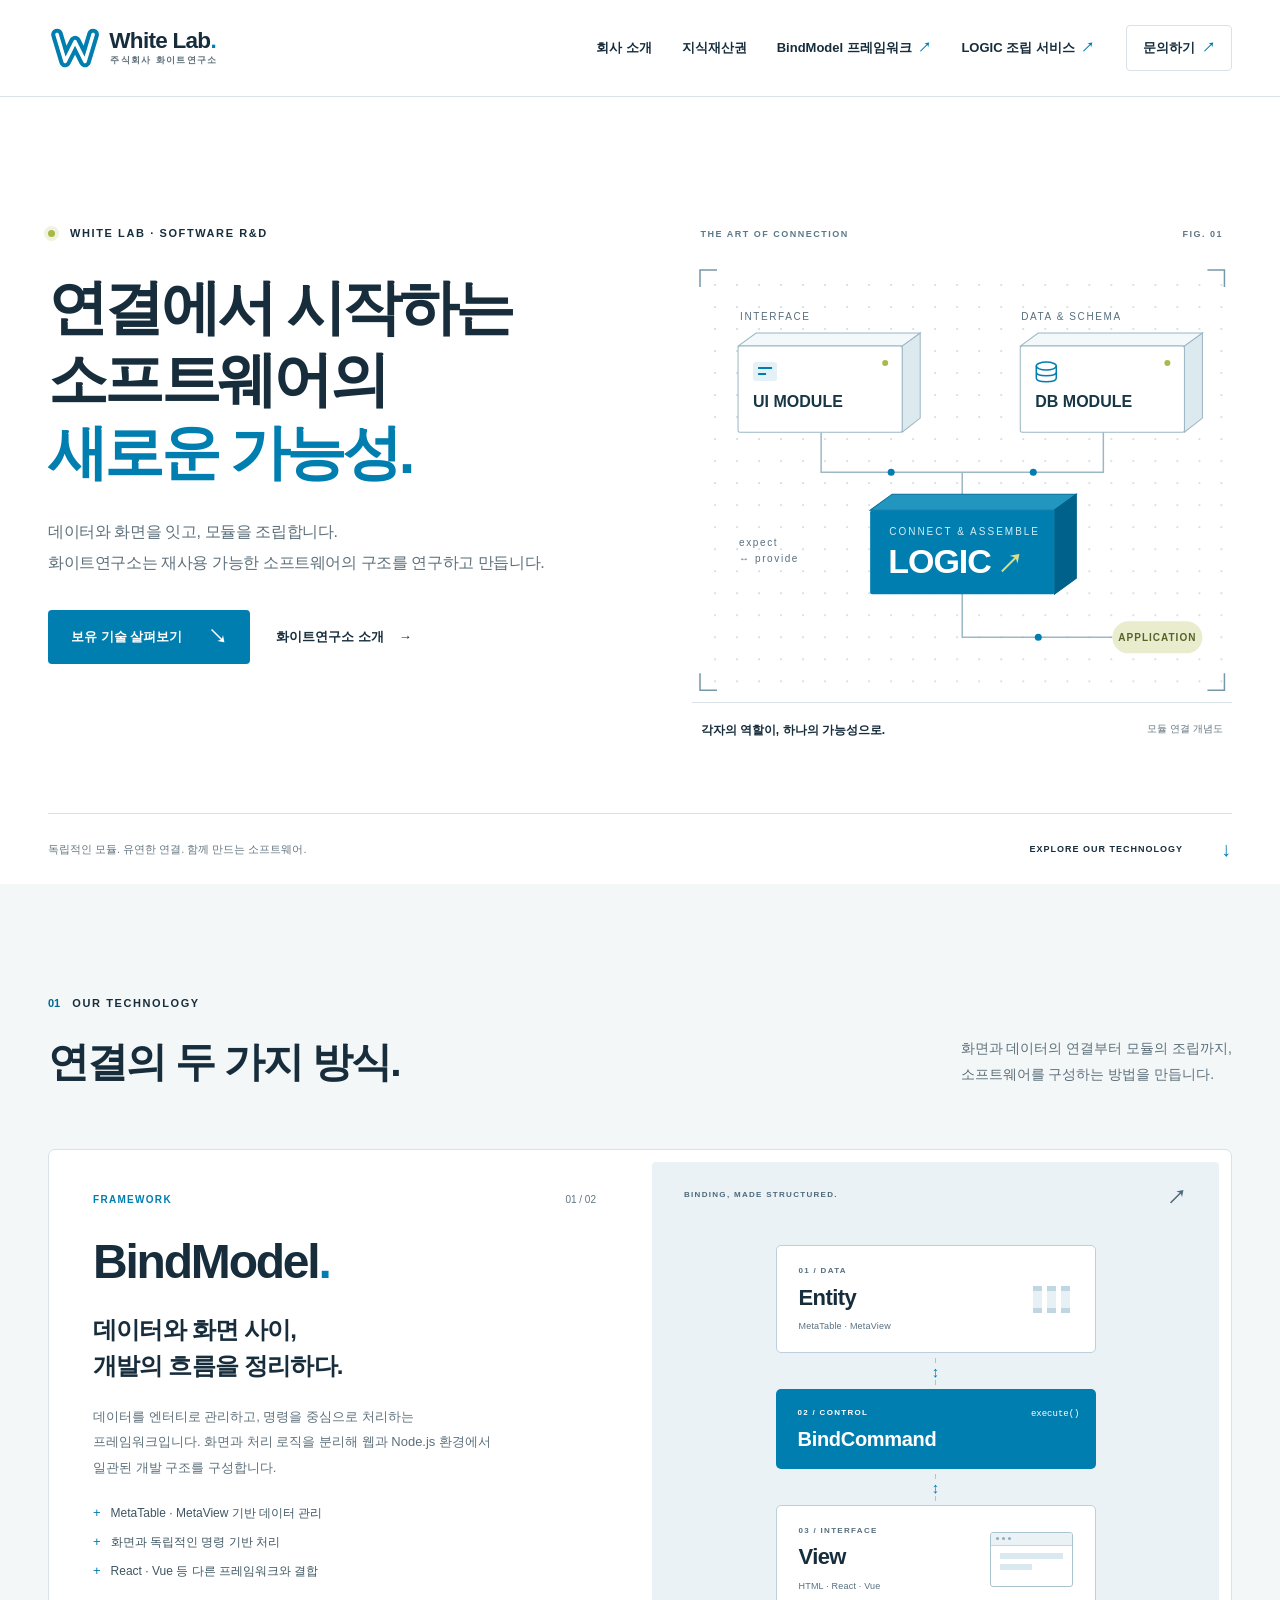
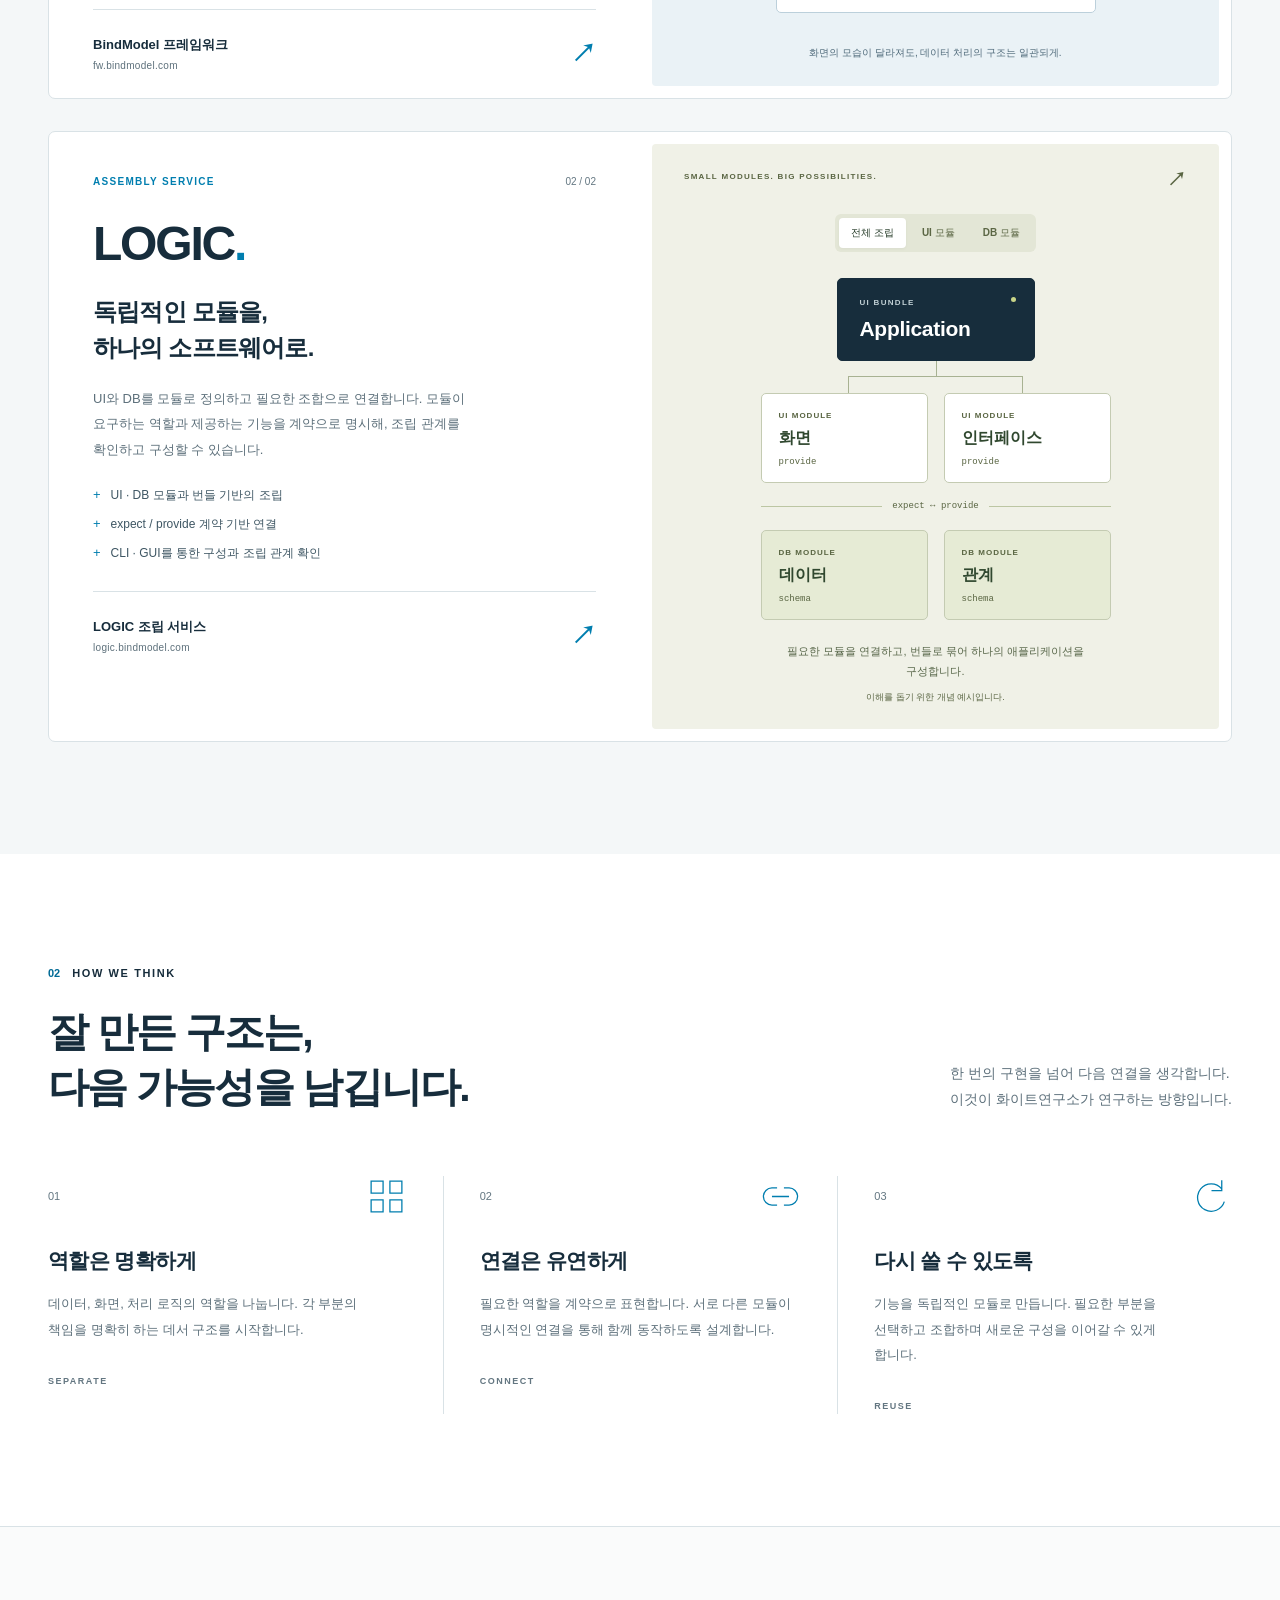
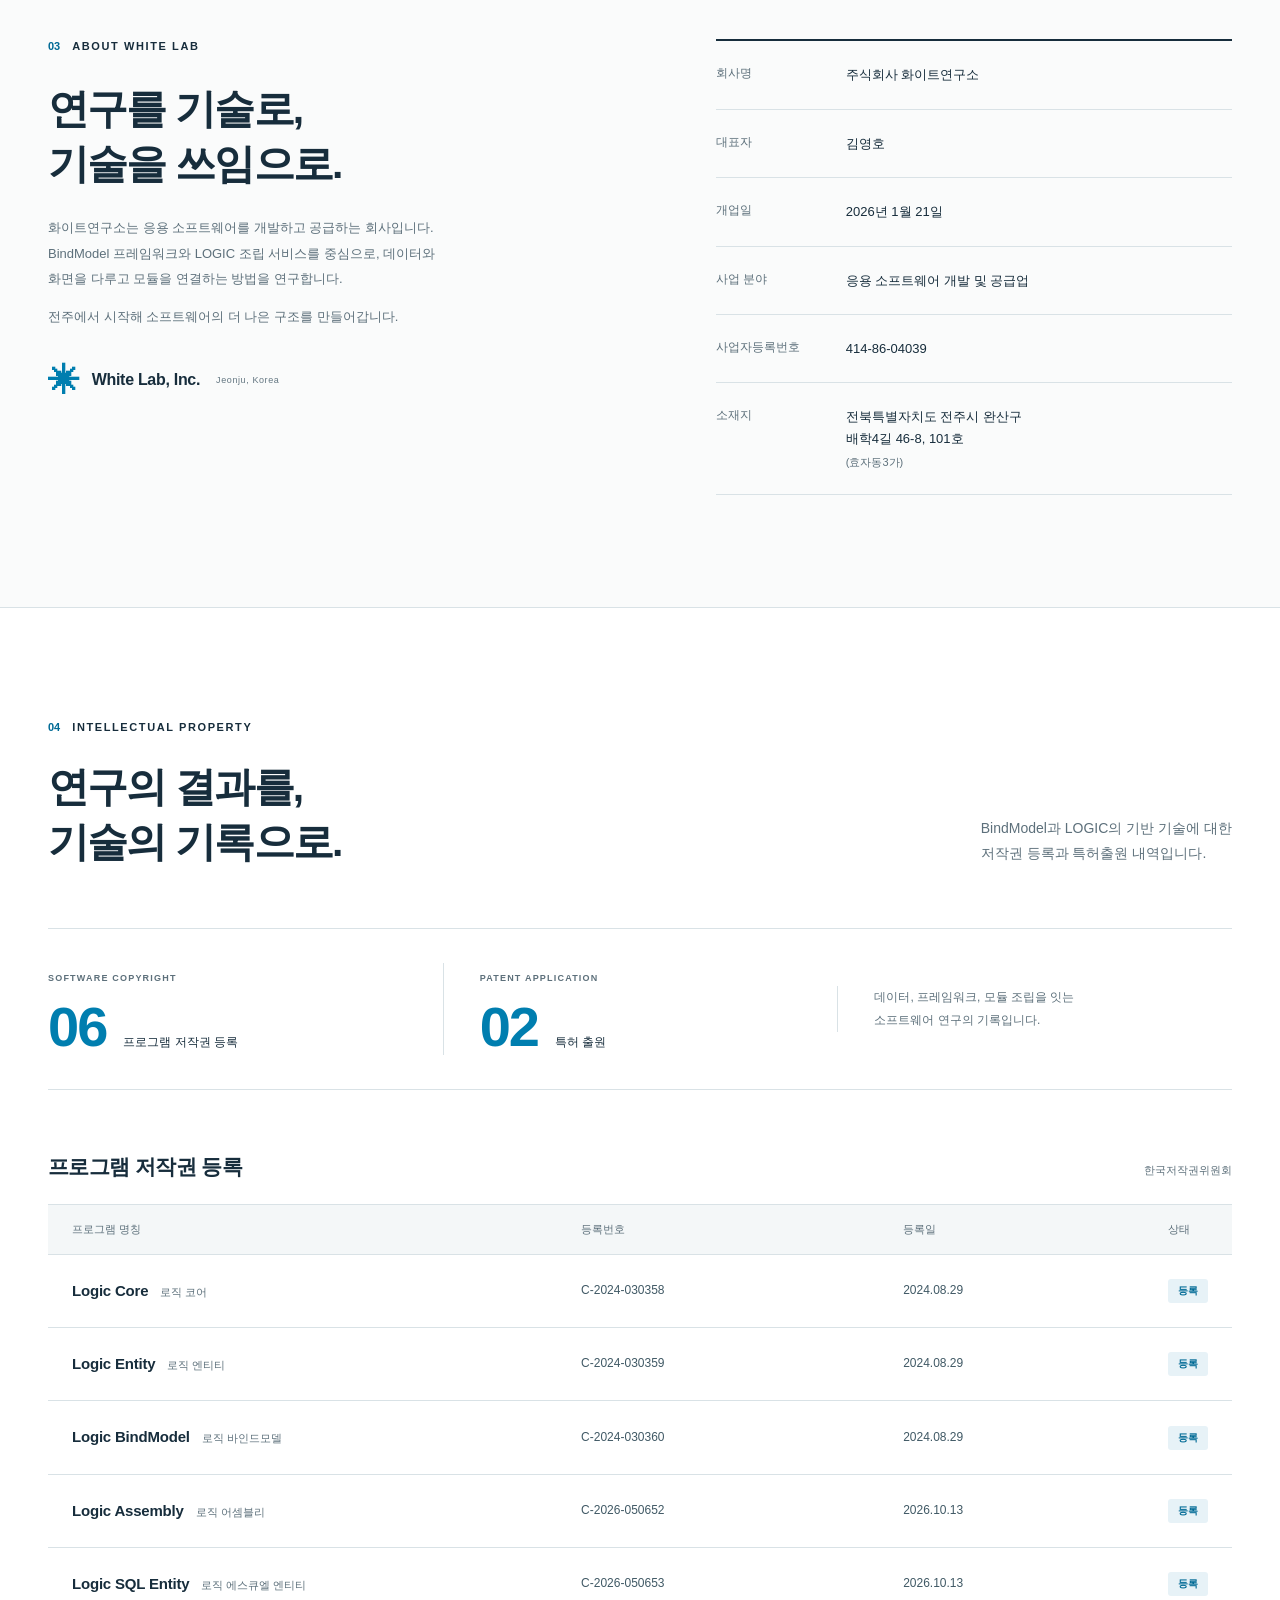
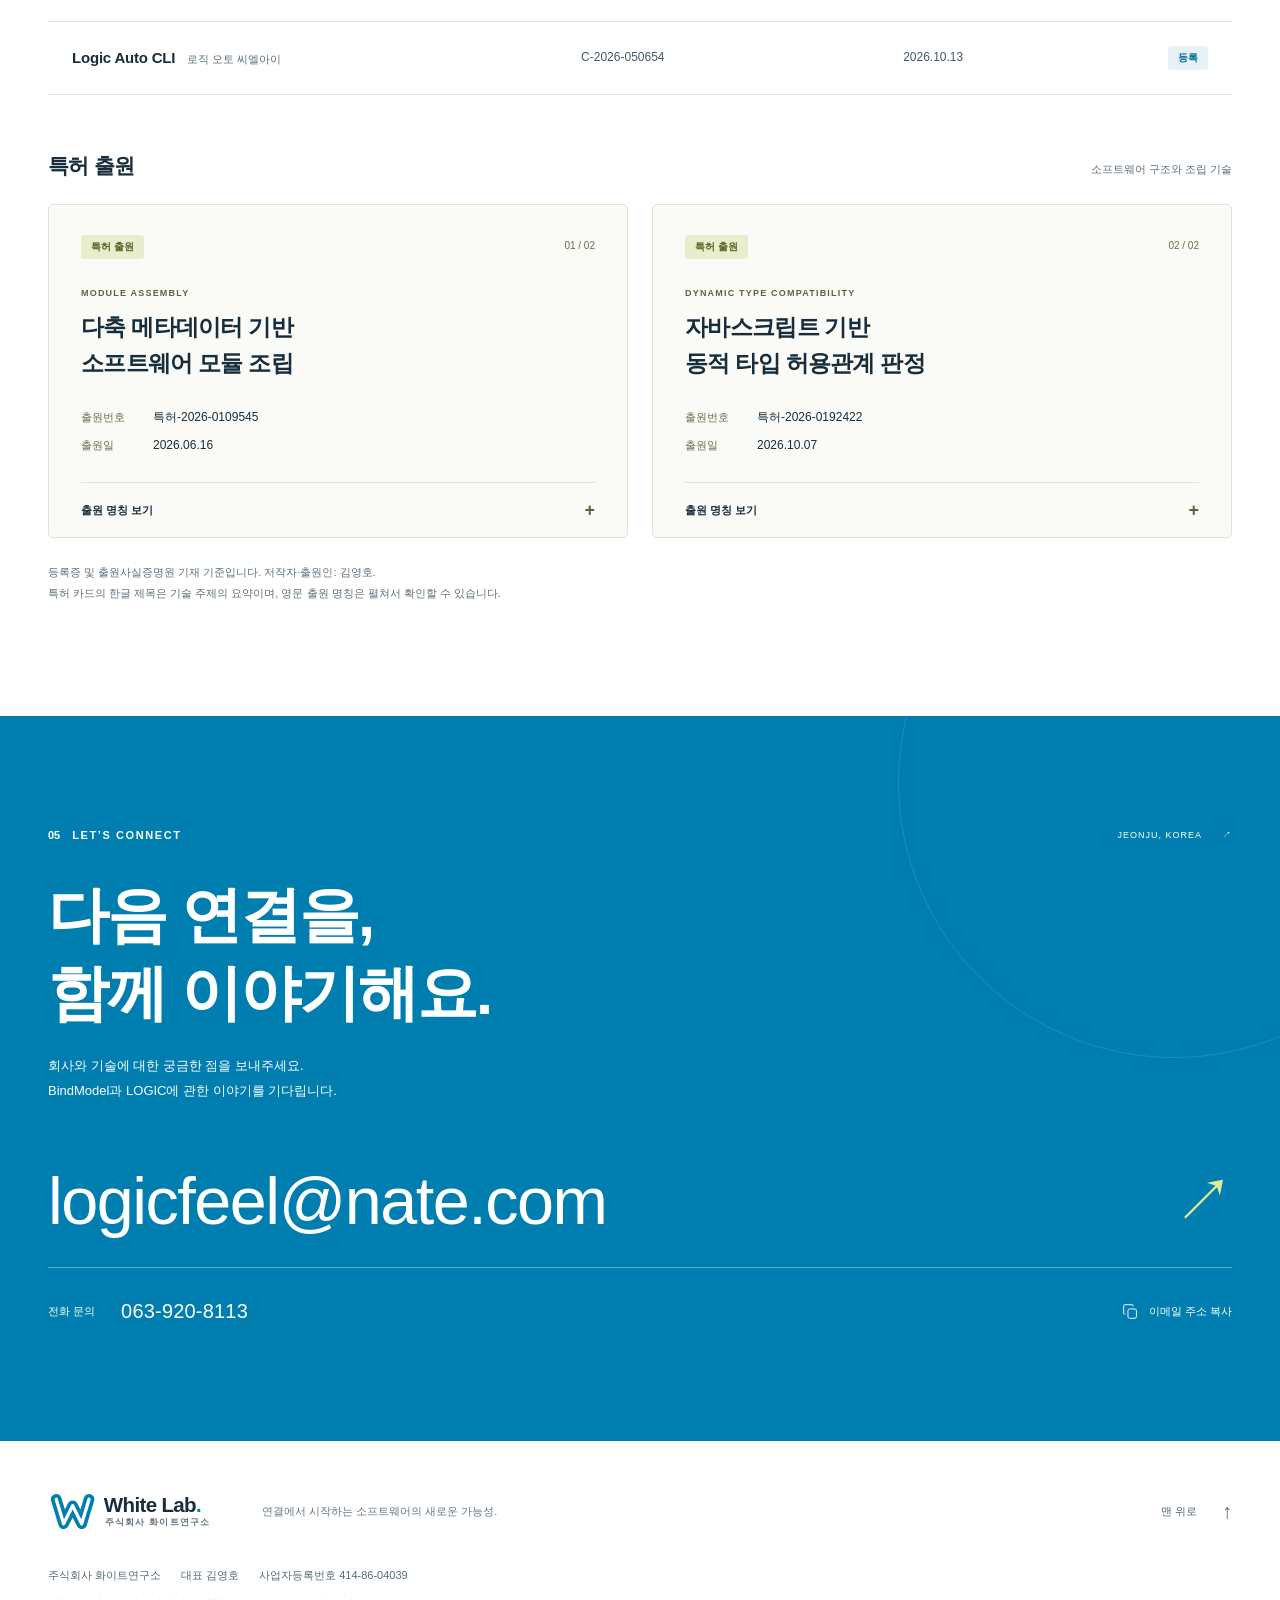
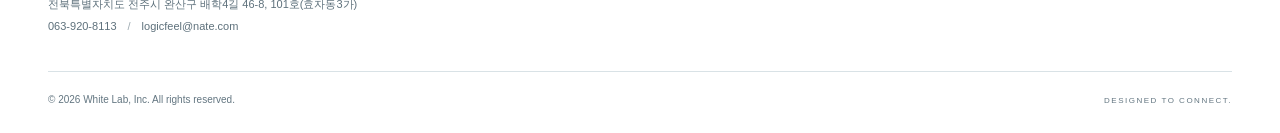
==== docs/index.html @ f27eade4 "fix: align site metadata with published GitHub Pages domain" ====
<!doctype html>
<html lang="ko">
<head>
  <meta charset="utf-8">
  <meta name="viewport" content="width=device-width, initial-scale=1">
  <meta name="theme-color" content="#007eaf">
  <meta name="description" content="주식회사 화이트연구소는 BindModel 프레임워크와 LOGIC 조립 서비스를 통해 데이터와 화면, 모듈과 서비스를 연결하는 소프트웨어 구조를 연구합니다.">
  <meta property="og:type" content="website">
  <meta property="og:url" content="https://bindmodel.com/white-lab/">
  <meta property="og:locale" content="ko_KR">
  <meta property="og:site_name" content="화이트연구소 · White Lab">
  <meta property="og:title" content="화이트연구소 — 연결에서 시작하는 소프트웨어">
  <meta property="og:description" content="BindModel 프레임워크와 LOGIC 조립 서비스. 재사용 가능한 소프트웨어의 구조를 연구하고 만듭니다.">
  <title>화이트연구소 — 연결에서 시작하는 소프트웨어</title>
  <link rel="canonical" href="https://bindmodel.com/white-lab/">
  <link rel="sitemap" type="application/xml" href="./sitemap.xml">
  <link rel="icon" href="./assets/symbol.svg" type="image/svg+xml">
  <link rel="stylesheet" href="./assets/styles.css">
  <script src="./assets/main.js" defer></script>
</head>
<body>
  <a class="skip-link" href="#main">본문으로 바로가기</a>
  <header class="site-header">
    <div class="header-inner container">
      <a class="brand" href="#" aria-label="화이트연구소 첫 화면">
        <img src="./assets/logo.svg" alt="White Lab · 주식회사 화이트연구소" width="224" height="60">
      </a>
      <button class="menu-toggle" type="button" aria-controls="primary-nav" aria-expanded="false" hidden>
        <span class="menu-label">메뉴 열기</span><span class="menu-bars" aria-hidden="true"></span>
      </button>
      <nav class="primary-nav" id="primary-nav" aria-label="주메뉴">
        <a href="#about">회사 소개</a>
        <a href="#intellectual-property">지식재산권</a>
        <a href="https://fw.bindmodel.com/" target="_blank" rel="noopener noreferrer">BindModel 프레임워크 <span aria-hidden="true">↗</span><span class="sr-only"> (새 창)</span></a>
        <a href="https://logic.bindmodel.com/" target="_blank" rel="noopener noreferrer">LOGIC 조립 서비스 <span aria-hidden="true">↗</span><span class="sr-only"> (새 창)</span></a>
        <a class="nav-contact" href="#contact">문의하기 <span aria-hidden="true">↗</span></a>
      </nav>
    </div>
  </header>

  <main id="main">
    <section class="hero container" aria-labelledby="hero-title">
      <div class="hero-copy">
        <p class="eyebrow"><span class="status-dot" aria-hidden="true"></span> WHITE LAB · SOFTWARE R&amp;D</p>
        <h1 id="hero-title">연결에서 시작하는<br>소프트웨어의<br><span>새로운 가능성.</span></h1>
        <p class="hero-description">데이터와 화면을 잇고, 모듈을 조립합니다.<br>화이트연구소는 재사용 가능한<br class="mobile-break"> 소프트웨어의 구조를 연구하고 만듭니다.</p>
        <div class="hero-actions">
          <a class="button button-primary" href="#technology">보유 기술 살펴보기 <span aria-hidden="true">↘</span></a>
          <a class="text-link" href="#about">화이트연구소 소개 <span aria-hidden="true">→</span></a>
        </div>
      </div>
      <figure class="hero-figure">
        <div class="figure-top"><span>THE ART OF CONNECTION</span><span class="figure-index">FIG. 01</span></div>
        <svg class="assembly-art" viewBox="0 0 540 440" role="img" aria-labelledby="art-title art-desc">
          <title id="art-title">화면과 데이터를 연결하는 모듈 조립 개념도</title>
          <desc id="art-desc">UI 모듈과 데이터 모듈이 중앙의 LOGIC을 거쳐 하나의 애플리케이션으로 연결됩니다.</desc>
          <defs>
            <pattern id="dot-grid" width="22" height="22" patternUnits="userSpaceOnUse"><circle cx="1" cy="1" r="1" fill="#cbd9df"/></pattern>
          </defs>
          <rect x="8" y="8" width="524" height="420" fill="url(#dot-grid)"/>
          <g fill="none" stroke="#9db8c5" stroke-width="1.5">
            <path d="M129 170v40h141v41M411 170v40H270"/>
            <path d="M270 331v44h150"/>
            <path d="M8 25V8h17m490 0h17v17M8 411v17h17m490 0h17v-17" stroke="#7598a8"/>
          </g>
          <g class="art-flow" fill="#007eaf"><circle cx="199" cy="210" r="3.5"/><circle cx="341" cy="210" r="3.5"/><circle cx="346" cy="375" r="3.5"/></g>
          <g class="art-module art-module-ui">
            <path d="m46 84 18-13h164l-18 13z" fill="#f3f8fa" stroke="#9ab6c3"/>
            <path d="m210 84 18-13v85l-18 14z" fill="#dce9ee" stroke="#9ab6c3"/>
            <rect x="46" y="84" width="164" height="86" rx="2" fill="#fff" stroke="#9ab6c3"/>
            <rect x="61" y="100" width="24" height="19" rx="3" fill="#e4f1f6"/>
            <path d="M66 106h14m-14 6h8" stroke="#007eaf" stroke-width="2"/>
            <text x="61" y="145" fill="#173746" font-size="16" font-weight="700">UI MODULE</text>
            <circle cx="193" cy="101" r="3" fill="#acba4c"/>
          </g>
          <g class="art-module art-module-data">
            <path d="m328 84 18-13h164l-18 13z" fill="#f3f8fa" stroke="#9ab6c3"/>
            <path d="m492 84 18-13v85l-18 14z" fill="#dce9ee" stroke="#9ab6c3"/>
            <rect x="328" y="84" width="164" height="86" rx="2" fill="#fff" stroke="#9ab6c3"/>
            <g fill="none" stroke="#007eaf" stroke-width="1.5"><ellipse cx="354" cy="104" rx="10" ry="4"/><path d="M344 104v12c0 5 20 5 20 0v-12m-20 6c0 5 20 5 20 0"/></g>
            <text x="343" y="145" fill="#173746" font-size="16" font-weight="700">DB MODULE</text>
            <circle cx="475" cy="101" r="3" fill="#acba4c"/>
          </g>
          <g class="art-module art-module-logic">
            <path d="m178 248 22-16h184l-22 16z" fill="#2296bf" stroke="#006d99"/>
            <path d="m362 248 22-16v84l-22 16z" fill="#00618b" stroke="#00618b"/>
            <rect x="178" y="248" width="184" height="84" rx="2" fill="#007eaf"/>
            <text x="197" y="273" fill="#d2edf7" font-size="10" letter-spacing="2">CONNECT &amp; ASSEMBLE</text>
            <text x="196" y="311" fill="#fff" font-size="34" font-weight="700" letter-spacing="-1">LOGIC<tspan font-size="26" fill="#d3dd8c"> ↗</tspan></text>
          </g>
          <g fill="#566f7e" font-size="10" letter-spacing="1.6"><text x="48" y="58">INTERFACE</text><text x="329" y="58">DATA &amp; SCHEMA</text><text x="47" y="284">expect</text><text x="47" y="300">↔ provide</text></g>
          <rect x="420" y="359" width="90" height="32" rx="16" fill="#e9edce"/>
          <text x="465" y="379" text-anchor="middle" fill="#56632a" font-size="10" font-weight="700" letter-spacing="1">APPLICATION</text>
        </svg>
        <figcaption><span class="figure-caption">각자의 역할이, 하나의 가능성으로.</span><span class="figure-note">모듈 연결 개념도</span></figcaption>
      </figure>
      <div class="hero-bottom"><span>독립적인 모듈. 유연한 연결. 함께 만드는 소프트웨어.</span><a href="#technology">EXPLORE OUR TECHNOLOGY <span aria-hidden="true">↓</span></a></div>
    </section>

    <section class="technology section-space" id="technology" aria-labelledby="technology-title">
      <div class="container">
        <div class="section-heading">
          <p class="eyebrow"><span class="section-number">01</span> OUR TECHNOLOGY</p>
          <div class="heading-row"><h2 id="technology-title">연결의 두 가지 방식.</h2><p>화면과 데이터의 연결부터 모듈의 조립까지,<br>소프트웨어를 구성하는 방법을 만듭니다.</p></div>
        </div>

        <article class="product product-bindmodel" aria-labelledby="bindmodel-title">
          <div class="product-copy">
            <div class="product-meta"><span class="product-type">FRAMEWORK</span><span class="product-order">01 / 02</span></div>
            <h3 id="bindmodel-title">BindModel<span class="product-dot">.</span></h3>
            <p class="product-lead">데이터와 화면 사이,<br>개발의 흐름을 정리하다.</p>
            <p class="product-description">데이터를 엔터티로 관리하고, 명령을 중심으로 처리하는 프레임워크입니다. 화면과 처리 로직을 분리해 웹과 Node.js 환경에서 일관된 개발 구조를 구성합니다.</p>
            <ul class="feature-list"><li>MetaTable · MetaView 기반 데이터 관리</li><li>화면과 독립적인 명령 기반 처리</li><li>React · Vue 등 다른 프레임워크와 결합</li></ul>
            <a class="product-link" href="https://fw.bindmodel.com/" target="_blank" rel="noopener noreferrer"><span>BindModel 프레임워크 <small>fw.bindmodel.com</small></span><span class="link-arrow" aria-hidden="true">↗</span><span class="sr-only"> (새 창)</span></a>
          </div>
          <div class="bindmodel-visual" aria-label="데이터 엔터티, 명령, 화면이 연결되는 BindModel 개념도">
            <div class="visual-label"><span>BINDING, MADE STRUCTURED.</span><span aria-hidden="true">↗</span></div>
            <div class="binding-diagram">
              <div class="binding-node"><span class="node-category">01 / DATA</span><strong>Entity</strong><span class="node-detail">MetaTable · MetaView</span><div class="data-lines" aria-hidden="true"><i></i><i></i><i></i></div></div>
              <div class="binding-connector" aria-hidden="true"><span></span>↕<span></span></div>
              <div class="binding-command"><span class="node-category">02 / CONTROL</span><strong>BindCommand</strong><span class="command-badge">execute()</span></div>
              <div class="binding-connector" aria-hidden="true"><span></span>↕<span></span></div>
              <div class="binding-node binding-view"><div><span class="node-category">03 / INTERFACE</span><strong>View</strong><span class="node-detail">HTML · React · Vue</span></div><div class="mini-window" aria-hidden="true"><div><i></i><i></i><i></i></div><span></span><span></span></div></div>
            </div>
            <p class="visual-footnote">화면의 모습이 달라져도, 데이터 처리의 구조는 일관되게.</p>
          </div>
        </article>

        <article class="product product-logic" aria-labelledby="logic-title">
          <div class="product-copy">
            <div class="product-meta"><span class="product-type">ASSEMBLY SERVICE</span><span class="product-order">02 / 02</span></div>
            <h3 id="logic-title">LOGIC<span class="product-dot">.</span></h3>
            <p class="product-lead">독립적인 모듈을,<br>하나의 소프트웨어로.</p>
            <p class="product-description">UI와 DB를 모듈로 정의하고 필요한 조합으로 연결합니다. 모듈이 요구하는 역할과 제공하는 기능을 계약으로 명시해, 조립 관계를 확인하고 구성할 수 있습니다.</p>
            <ul class="feature-list"><li>UI · DB 모듈과 번들 기반의 조립</li><li>expect / provide 계약 기반 연결</li><li>CLI · GUI를 통한 구성과 조립 관계 확인</li></ul>
            <a class="product-link" href="https://logic.bindmodel.com/" target="_blank" rel="noopener noreferrer"><span>LOGIC 조립 서비스 <small>logic.bindmodel.com</small></span><span class="link-arrow" aria-hidden="true">↗</span><span class="sr-only"> (새 창)</span></a>
          </div>
          <div class="logic-visual">
            <div class="visual-label"><span>SMALL MODULES. BIG POSSIBILITIES.</span><span aria-hidden="true">↗</span></div>
            <div class="diagram-switch" role="group" aria-label="LOGIC 개념도 관점 선택" hidden>
              <button class="diagram-choice" type="button" data-view="assembly" aria-pressed="true">전체 조립</button>
              <button class="diagram-choice" type="button" data-view="ui" aria-pressed="false">UI 모듈</button>
              <button class="diagram-choice" type="button" data-view="db" aria-pressed="false">DB 모듈</button>
            </div>
            <div class="logic-diagram" data-active-view="assembly">
              <div class="assembly-root"><span class="node-category">UI BUNDLE</span><strong>Application</strong><span class="root-indicator" aria-hidden="true"></span></div>
              <div class="tree-branches" aria-hidden="true"><span></span><span></span></div>
              <div class="module-row module-row-ui"><div class="assembly-node"><span>UI MODULE</span><strong>화면</strong><small>provide</small></div><div class="assembly-node"><span>UI MODULE</span><strong>인터페이스</strong><small>provide</small></div></div>
              <div class="contract-bridge"><span></span><code>expect ↔ provide</code><span></span></div>
              <div class="module-row module-row-db"><div class="assembly-node"><span>DB MODULE</span><strong>데이터</strong><small>schema</small></div><div class="assembly-node"><span>DB MODULE</span><strong>관계</strong><small>schema</small></div></div>
            </div>
            <p class="diagram-description" id="diagram-description" aria-live="polite">필요한 모듈을 연결하고, 번들로 묶어 하나의 애플리케이션을 구성합니다.</p>
            <span class="concept-label">이해를 돕기 위한 개념 예시입니다.</span>
          </div>
        </article>
      </div>
    </section>

    <section class="approach section-space" aria-labelledby="approach-title">
      <div class="container">
        <div class="section-heading"><p class="eyebrow"><span class="section-number">02</span> HOW WE THINK</p><div class="heading-row"><h2 id="approach-title">잘 만든 구조는,<br>다음 가능성을 남깁니다.</h2><p>한 번의 구현을 넘어 다음 연결을 생각합니다.<br>이것이 화이트연구소가 연구하는 방향입니다.</p></div></div>
        <div class="principles">
          <article class="principle"><div class="principle-top"><span>01</span><svg viewBox="0 0 48 48" aria-hidden="true"><path d="M6 6h14v14H6zm22 0h14v14H28zM6 28h14v14H6zm22 0h14v14H28z"/></svg></div><h3>역할은 명확하게</h3><p>데이터, 화면, 처리 로직의 역할을 나눕니다. 각 부분의 책임을 명확히 하는 데서 구조를 시작합니다.</p><span class="principle-word">SEPARATE</span></article>
          <article class="principle"><div class="principle-top"><span>02</span><svg viewBox="0 0 48 48" aria-hidden="true"><path d="M20 14h-6a10 10 0 0 0 0 20h6m8-20h6a10 10 0 0 1 0 20h-6M14 24h20"/></svg></div><h3>연결은 유연하게</h3><p>필요한 역할을 계약으로 표현합니다. 서로 다른 모듈이 명시적인 연결을 통해 함께 동작하도록 설계합니다.</p><span class="principle-word">CONNECT</span></article>
          <article class="principle"><div class="principle-top"><span>03</span><svg viewBox="0 0 48 48" aria-hidden="true"><path d="M36 15a16 16 0 1 0 3 15M36 5v12H24"/></svg></div><h3>다시 쓸 수 있도록</h3><p>기능을 독립적인 모듈로 만듭니다. 필요한 부분을 선택하고 조합하며 새로운 구성을 이어갈 수 있게 합니다.</p><span class="principle-word">REUSE</span></article>
        </div>
      </div>
    </section>

    <section class="about section-space" id="about" aria-labelledby="about-title">
      <div class="container about-grid">
        <div class="about-copy"><p class="eyebrow"><span class="section-number">03</span> ABOUT WHITE LAB</p><h2 id="about-title">연구를 기술로,<br>기술을 쓰임으로.</h2><p>화이트연구소는 응용 소프트웨어를 개발하고 공급하는 회사입니다. BindModel 프레임워크와 LOGIC 조립 서비스를 중심으로, 데이터와 화면을 다루고 모듈을 연결하는 방법을 연구합니다.</p><p>전주에서 시작해 소프트웨어의 더 나은 구조를 만들어갑니다.</p><div class="about-signature"><span class="small-cross" aria-hidden="true">✳</span> White Lab, Inc.<span>Jeonju, Korea</span></div></div>
        <dl class="company-facts"><div><dt>회사명</dt><dd>주식회사 화이트연구소</dd></div><div><dt>대표자</dt><dd>김영호</dd></div><div><dt>개업일</dt><dd><time datetime="2026-01-21">2026년 1월 21일</time></dd></div><div><dt>사업 분야</dt><dd>응용 소프트웨어 개발 및 공급업</dd></div><div><dt>사업자등록번호</dt><dd>414-86-04039</dd></div><div><dt>소재지</dt><dd>전북특별자치도 전주시 완산구<br>배학4길 46-8, 101호<span class="address-detail">(효자동3가)</span></dd></div></dl>
      </div>
    </section>

    <section class="intellectual-property section-space" id="intellectual-property" aria-labelledby="ip-title">
      <div class="container">
        <div class="section-heading">
          <p class="eyebrow"><span class="section-number">04</span> INTELLECTUAL PROPERTY</p>
          <div class="heading-row"><h2 id="ip-title">연구의 결과를,<br>기술의 기록으로.</h2><p>BindModel과 LOGIC의 기반 기술에 대한<br>저작권 등록과 특허출원 내역입니다.</p></div>
        </div>

        <div class="ip-totals" aria-label="저작권 등록 6건, 특허 출원 2건">
          <div class="ip-total"><span class="ip-total-label">SOFTWARE COPYRIGHT</span><div><strong>06</strong><span>프로그램 저작권 등록</span></div></div>
          <div class="ip-total"><span class="ip-total-label">PATENT APPLICATION</span><div><strong>02</strong><span>특허 출원</span></div></div>
          <p class="ip-total-note">데이터, 프레임워크, 모듈 조립을 잇는<br>소프트웨어 연구의 기록입니다.</p>
        </div>

        <div class="ip-group-heading"><h3 id="copyright-title">프로그램 저작권 등록</h3><span>한국저작권위원회</span></div>
        <table class="copyright-table" aria-labelledby="copyright-title">
          <caption class="sr-only">등록된 프로그램 6건의 명칭, 등록번호, 등록일과 상태</caption>
          <thead><tr><th scope="col">프로그램 명칭</th><th scope="col">등록번호</th><th scope="col">등록일</th><th scope="col">상태</th></tr></thead>
          <tbody>
            <tr><th scope="row"><strong>Logic Core</strong><span>로직 코어</span></th><td><span class="ip-mobile-label">등록번호</span>C-2024-030358</td><td><span class="ip-mobile-label">등록일</span><time datetime="2024-08-29">2024.08.29</time></td><td><span class="ip-status ip-status-registered">등록</span></td></tr>
            <tr><th scope="row"><strong>Logic Entity</strong><span>로직 엔티티</span></th><td><span class="ip-mobile-label">등록번호</span>C-2024-030359</td><td><span class="ip-mobile-label">등록일</span><time datetime="2024-08-29">2024.08.29</time></td><td><span class="ip-status ip-status-registered">등록</span></td></tr>
            <tr><th scope="row"><strong>Logic BindModel</strong><span>로직 바인드모델</span></th><td><span class="ip-mobile-label">등록번호</span>C-2024-030360</td><td><span class="ip-mobile-label">등록일</span><time datetime="2024-08-29">2024.08.29</time></td><td><span class="ip-status ip-status-registered">등록</span></td></tr>
            <tr><th scope="row"><strong>Logic Assembly</strong><span>로직 어셈블리</span></th><td><span class="ip-mobile-label">등록번호</span>C-2026-050652</td><td><span class="ip-mobile-label">등록일</span><time datetime="2026-10-13">2026.10.13</time></td><td><span class="ip-status ip-status-registered">등록</span></td></tr>
            <tr><th scope="row"><strong>Logic SQL Entity</strong><span>로직 에스큐엘 엔티티</span></th><td><span class="ip-mobile-label">등록번호</span>C-2026-050653</td><td><span class="ip-mobile-label">등록일</span><time datetime="2026-10-13">2026.10.13</time></td><td><span class="ip-status ip-status-registered">등록</span></td></tr>
            <tr><th scope="row"><strong>Logic Auto CLI</strong><span>로직 오토 씨엘아이</span></th><td><span class="ip-mobile-label">등록번호</span>C-2026-050654</td><td><span class="ip-mobile-label">등록일</span><time datetime="2026-10-13">2026.10.13</time></td><td><span class="ip-status ip-status-registered">등록</span></td></tr>
          </tbody>
        </table>

        <div class="ip-group-heading patent-group-heading"><h3 id="patents-title">특허 출원</h3><span>소프트웨어 구조와 조립 기술</span></div>
        <div class="patent-grid" role="group" aria-labelledby="patents-title">
          <article class="patent-record" aria-labelledby="patent-assembly-title">
            <div class="patent-record-top"><span class="ip-status ip-status-filed">특허 출원</span><span class="patent-index">01 / 02</span></div>
            <p class="patent-topic">MODULE ASSEMBLY</p>
            <h4 id="patent-assembly-title">다축 메타데이터 기반<br>소프트웨어 모듈 조립</h4>
            <dl class="patent-metadata"><div><dt>출원번호</dt><dd>특허-2026-0109545</dd></div><div><dt>출원일</dt><dd><time datetime="2026-06-16">2026.06.16</time></dd></div></dl>
            <details class="patent-details"><summary>출원 명칭 보기<span aria-hidden="true">+</span></summary><p lang="en">METHOD AND SYSTEM FOR ASSEMBLING SOFTWARE MODULES USING MULTI-AXIS DEPENDENCY METADATA AND RESOLUTION</p></details>
          </article>
          <article class="patent-record" aria-labelledby="patent-type-title">
            <div class="patent-record-top"><span class="ip-status ip-status-filed">특허 출원</span><span class="patent-index">02 / 02</span></div>
            <p class="patent-topic">DYNAMIC TYPE COMPATIBILITY</p>
            <h4 id="patent-type-title">자바스크립트 기반<br>동적 타입 허용관계 판정</h4>
            <dl class="patent-metadata"><div><dt>출원번호</dt><dd>특허-2026-0192422</dd></div><div><dt>출원일</dt><dd><time datetime="2026-10-07">2026.10.07</time></dd></div></dl>
            <details class="patent-details"><summary>출원 명칭 보기<span aria-hidden="true">+</span></summary><p lang="en">METHOD, APPARATUS AND RECORDING MEDIUM FOR DYNAMIC TYPE COMPATIBILITY DETERMINATION USING INTERPRETATION OF JAVASCRIPT VALUE STRUCTURES AS TYPE META-EXPRESSIONS AND A DIRECTED COMPATIBILITY GRAPH</p></details>
          </article>
        </div>
        <p class="ip-source-note">등록증 및 출원사실증명원 기재 기준입니다. 저작자·출원인: 김영호.<br>특허 카드의 한글 제목은 기술 주제의 요약이며, 영문 출원 명칭은 펼쳐서 확인할 수 있습니다.</p>
      </div>
    </section>

    <section class="contact section-space" id="contact" aria-labelledby="contact-title">
      <div class="container">
        <div class="contact-top"><p class="eyebrow"><span class="section-number">05</span> LET’S CONNECT</p><span class="contact-location">JEONJU, KOREA <span aria-hidden="true">↗</span></span></div>
        <h2 id="contact-title">다음 연결을,<br>함께 이야기해요.</h2>
        <p class="contact-description">회사와 기술에 대한 궁금한 점을 보내주세요.<br>BindModel과 LOGIC에 관한 이야기를 기다립니다.</p>
        <a class="contact-email" href="mailto:logicfeel@nate.com"><span>logicfeel@nate.com</span><span class="contact-email-arrow" aria-hidden="true">↗</span></a>
        <div class="contact-bottom"><div class="contact-phone"><span>전화 문의</span><a href="tel:+82639208113">063-920-8113</a></div><button class="copy-email" type="button" data-email="logicfeel@nate.com" hidden><svg viewBox="0 0 20 20" aria-hidden="true"><rect x="7" y="7" width="10" height="11" rx="2"/><path d="M4 13H3a1 1 0 0 1-1-1V3a1 1 0 0 1 1-1h9a1 1 0 0 1 1 1v1"/></svg><span>이메일 주소 복사</span></button></div>
        <p class="copy-status sr-only" role="status"></p>
      </div>
    </section>
  </main>

  <footer class="site-footer">
    <div class="container"><div class="footer-top"><a href="#" class="footer-brand" aria-label="화이트연구소 첫 화면"><img src="./assets/logo.svg" alt="White Lab · 주식회사 화이트연구소" width="224" height="60" loading="lazy"></a><p>연결에서 시작하는 소프트웨어의 새로운 가능성.</p><a class="back-top" href="#">맨 위로 <span aria-hidden="true">↑</span></a></div><div class="footer-details"><span>주식회사 화이트연구소</span><span>대표 김영호</span><span>사업자등록번호 414-86-04039</span></div><address>전북특별자치도 전주시 완산구 배학4길 46-8, 101호(효자동3가)<br><a href="tel:+82639208113">063-920-8113</a><span class="footer-separator" aria-hidden="true">/</span><a href="mailto:logicfeel@nate.com">logicfeel@nate.com</a></address><div class="footer-bottom"><small>© <span id="copyright-year">2026</span> White Lab, Inc. All rights reserved.</small><span>DESIGNED TO CONNECT.</span></div></div>
  </footer>
</body>
</html>
---- docs/assets/styles.css ----
@charset "UTF-8";

:root {
  --blue: #007eaf;
  --blue-dark: #006a95;
  --ink: #172d3c;
  --muted: #5d707b;
  --line: #d9e2e6;
  --paper: #f4f7f8;
  --olive: #aab746;
  --olive-light: #e9edce;
  --font: -apple-system, BlinkMacSystemFont, "Apple SD Gothic Neo", "Noto Sans KR", "Malgun Gothic", "Segoe UI", sans-serif;
}

* { box-sizing: border-box; }
html { scroll-behavior: smooth; scroll-padding-top: 112px; }
body { margin: 0; color: var(--ink); background: #fff; font-family: var(--font); font-size: 16px; line-height: 1.65; word-break: keep-all; -webkit-font-smoothing: antialiased; }
::selection { color: var(--ink); background: #dfe9a3; }
a { color: inherit; text-decoration: none; }
button { font: inherit; }
button, a { -webkit-tap-highlight-color: transparent; }
button { cursor: pointer; }
img, svg { display: block; max-width: 100%; }
figure, h1, h2, h3, p, dl, dd { margin: 0; }
button[hidden], [hidden] { display: none !important; }
button:focus-visible, a:focus-visible, summary:focus-visible { outline: 3px solid var(--blue); outline-offset: 6px; border-radius: 3px; }
.contact a:focus-visible, .contact button:focus-visible { outline-color: #e5edb5; }
.container { width: min(1248px, calc(100% - 96px)); margin-inline: auto; }
.sr-only { position: absolute; width: 1px; height: 1px; padding: 0; margin: -1px; overflow: hidden; clip: rect(0, 0, 0, 0); white-space: nowrap; border: 0; }
.skip-link { position: fixed; z-index: 20; top: 12px; left: 16px; padding: 10px 20px; background: var(--ink); color: #fff; transform: translateY(-160%); }
.skip-link:focus { transform: translateY(0); }
.section-space { padding-block: 112px; }
.eyebrow { display: flex; gap: 12px; align-items: center; font-size: 11px; font-weight: 700; line-height: 1.4; letter-spacing: 1.6px; }
.section-number { color: var(--blue-dark); font-size: 11px; letter-spacing: 0; }
.site-header { position: sticky; z-index: 10; top: 0; background: #fff; border-bottom: 1px solid var(--line); }
.header-inner { display: flex; align-items: center; justify-content: space-between; gap: 32px; min-height: 96px; }
.brand { flex-shrink: 0; }
.brand img { width: 202px; height: auto; }
.primary-nav { display: flex; align-items: center; gap: 30px; }
.primary-nav a { font-size: 13px; font-weight: 600; white-space: nowrap; transition: color .2s; }
.primary-nav a:hover { color: var(--blue); }
.primary-nav a > span[aria-hidden] { padding-left: 3px; color: var(--blue); }
.primary-nav .nav-contact { margin-left: 2px; padding: 11px 16px; border: 1px solid var(--line); border-radius: 4px; }
.primary-nav .nav-contact:hover { border-color: var(--blue); }
.menu-toggle { display: none; }

.hero { display: grid; grid-template-columns: 1.07fr 1fr; gap: 28px; align-items: center; padding-top: 84px; }
.hero-copy { padding-bottom: 32px; }
.status-dot { width: 7px; height: 7px; border-radius: 50%; background: var(--olive); box-shadow: 0 0 0 4px #f0f3df; margin-right: 3px; }
h1 { margin-top: 30px; font-size: clamp(44px, 4.65vw, 68px); font-weight: 750; line-height: 1.22; letter-spacing: -3.7px; }
h1 > span { color: var(--blue); }
.hero-description { margin-top: 28px; color: var(--muted); font-size: 16px; line-height: 1.9; letter-spacing: -.4px; }
.mobile-break { display: none; }
.hero-actions { display: flex; align-items: center; gap: 26px; margin-top: 32px; }
.button { display: inline-flex; align-items: center; justify-content: center; gap: 26px; padding: 15px 22px; border: 1px solid transparent; border-radius: 4px; font-size: 13px; font-weight: 650; transition: background .2s, transform .2s; }
.button:hover { transform: translateY(-2px); }
.button-primary { color: #fff; background: var(--blue); }
.button-primary:hover { background: var(--blue-dark); }
.button > span { font-size: 19px; line-height: 1; }
.text-link { display: inline-flex; gap: 15px; align-items: center; font-size: 13px; font-weight: 600; }
.text-link:hover { color: var(--blue); }
.hero-figure { margin-top: 28px; padding: 18px 0 0 18px; }
.figure-top { display: flex; align-items: center; justify-content: space-between; padding-inline: 9px; color: #5b7989; font-size: 9px; font-weight: 600; letter-spacing: 1.5px; }
.figure-index { color: #637681; }
.assembly-art { width: 100%; margin-top: 20px; font-family: var(--font); }
.art-module { transition: transform .5s ease; }
.hero-figure:hover .art-module-ui { transform: translateY(-4px); }
.hero-figure:hover .art-module-data { transform: translateY(-7px); }
.hero-figure:hover .art-module-logic { transform: translateY(3px); }
.hero-figure figcaption { display: flex; justify-content: space-between; gap: 10px; padding: 18px 9px 0; border-top: 1px solid var(--line); }
.figure-caption { font-size: 12px; font-weight: 600; }
.figure-note { color: #637681; font-size: 10px; }
.hero-bottom { grid-column: 1 / -1; display: flex; align-items: center; justify-content: space-between; gap: 20px; padding: 25px 0; margin-top: 44px; border-top: 1px solid var(--line); }
.hero-bottom > span { color: #657681; font-size: 11px; }
.hero-bottom > a { display: flex; gap: 38px; align-items: center; font-size: 9px; font-weight: 650; letter-spacing: 1px; }
.hero-bottom > a > span { color: var(--blue); font-size: 20px; line-height: 1; }

.technology { background: var(--paper); }
.section-heading { margin-bottom: 58px; }
.heading-row { display: flex; justify-content: space-between; align-items: flex-end; gap: 36px; margin-top: 24px; }
h2 { font-size: clamp(32px, 3.2vw, 44px); line-height: 1.35; letter-spacing: -1.8px; font-weight: 700; }
.heading-row > p { padding-bottom: 3px; color: var(--muted); font-size: 14px; line-height: 1.85; }
.product { display: grid; grid-template-columns: 1fr 1fr; background: #fff; border: 1px solid var(--line); border-radius: 7px; overflow: hidden; }
.product + .product { margin-top: 32px; }
.product-copy { padding: 42px 44px 0; }
.product-meta { display: flex; justify-content: space-between; gap: 20px; align-items: center; }
.product-type { color: var(--blue); font-size: 10px; font-weight: 700; letter-spacing: 1.3px; }
.product-order { color: #637681; font-size: 10px; font-variant-numeric: tabular-nums; }
.product h3 { margin-top: 28px; font-size: 48px; line-height: 1.1; letter-spacing: -2.2px; }
.product-dot { color: var(--blue); }
.product-lead { margin-top: 23px; font-size: 24px; font-weight: 650; line-height: 1.5; letter-spacing: -.8px; }
.product-description { max-width: 410px; margin-top: 20px; color: var(--muted); font-size: 13px; line-height: 1.95; }
.feature-list { display: grid; gap: 7px; margin: 22px 0 28px; padding: 0; list-style: none; }
.feature-list li { display: flex; gap: 10px; align-items: baseline; color: #3e5663; font-size: 12px; }
.feature-list li::before { content: "+"; flex-shrink: 0; color: var(--blue); font-size: 13px; }
.product-link { display: flex; gap: 24px; align-items: center; justify-content: space-between; padding: 23px 0; border-top: 1px solid var(--line); font-size: 13px; font-weight: 700; }
.product-link small { display: block; margin-top: 3px; color: var(--muted); font-size: 10px; font-weight: 400; letter-spacing: .3px; }
.link-arrow { color: var(--blue); font-size: 25px; transition: transform .2s; }
.product-link:hover .link-arrow { transform: translate(3px, -3px); }
.product-link:hover { color: var(--blue); }
.bindmodel-visual, .logic-visual { display: flex; flex-direction: column; align-items: stretch; margin: 12px; padding: 26px 32px 24px; background: #eaf2f6; border-radius: 4px; }
.visual-label { display: flex; justify-content: space-between; gap: 10px; color: #4e6979; font-size: 8px; font-weight: 650; letter-spacing: 1.3px; }
.visual-label > span:last-child { font-size: 19px; line-height: 1; }
.binding-diagram { flex: 1; display: flex; flex-direction: column; justify-content: center; width: min(320px, 100%); margin: 34px auto 26px; }
.binding-node { position: relative; padding: 18px 22px; background: #fff; border: 1px solid #bcd0db; border-radius: 5px; }
.node-category { display: block; color: #566f7e; font-size: 8px; font-weight: 600; letter-spacing: 1.3px; }
.binding-node strong { display: block; margin-top: 6px; font-size: 22px; font-weight: 650; letter-spacing: -.6px; line-height: 1.3; }
.node-detail { display: block; margin-top: 7px; color: #566f7e; font-size: 9px; letter-spacing: .2px; }
.data-lines { position: absolute; top: 40px; right: 25px; display: grid; grid-template-columns: repeat(3, 9px); gap: 5px; }
.data-lines i { width: 9px; height: 27px; border-top: 5px solid #c0d7e2; border-bottom: 5px solid #c0d7e2; background: #e7f0f4; }
.binding-connector { display: flex; flex-direction: column; align-items: center; justify-content: center; gap: 1px; height: 36px; color: var(--blue); font-size: 15px; line-height: 1; }
.binding-connector > span { display: block; width: 1px; height: 5px; background: #abc6d3; }
.binding-command { position: relative; padding: 17px 22px; color: #fff; background: var(--blue); border-radius: 5px; }
.binding-command .node-category { color: #fff; }
.binding-command strong { display: block; margin-top: 7px; font-size: 20px; letter-spacing: -.3px; line-height: 1.3; }
.command-badge { position: absolute; top: 18px; right: 16px; color: #fff; font-family: ui-monospace, monospace; font-size: 9px; }
.binding-view { display: flex; align-items: center; justify-content: space-between; gap: 12px; }
.mini-window { width: 83px; height: 55px; border: 1px solid #a9c3d0; border-radius: 3px; overflow: hidden; }
.mini-window > div { display: flex; gap: 3px; height: 13px; padding: 4px 5px; background: #eaf2f6; border-bottom: 1px solid #c5d7e0; }
.mini-window i { width: 3px; height: 3px; background: #8eafbf; border-radius: 50%; }
.mini-window > span { display: block; height: 6px; margin: 7px 9px 0; background: #dae8ef; }
.mini-window > span:last-child { width: 32px; margin-top: 5px; }
.visual-footnote { max-width: 320px; margin: 0 auto; color: #4e6979; font-size: 10px; text-align: center; line-height: 1.8; }

.logic-visual { background: #f0f1e7; }
.logic-visual .visual-label { color: #596542; }
.diagram-switch { display: flex; justify-content: center; gap: 4px; align-self: center; max-width: 100%; margin-top: 25px; padding: 4px; background: #e3e6d6; border-radius: 6px; }
.diagram-choice { padding: 7px 12px; border: 0; border-radius: 4px; color: #5b6644; background: transparent; font-size: 10px; font-weight: 550; }
.diagram-choice[aria-pressed="true"] { color: #263c29; background: #fff; box-shadow: 0 1px 3px #3547240c; }
.diagram-choice:hover { background: #ffffff80; }
.logic-diagram { flex: 1; display: flex; flex-direction: column; justify-content: center; width: min(350px, 100%); margin: 26px auto 22px; }
.assembly-root { position: relative; width: 198px; align-self: center; padding: 17px 22px; color: #fff; background: var(--ink); border: 1px solid var(--ink); border-radius: 5px; transition: background .25s; }
.assembly-root .node-category { color: #c1d0d5; }
.assembly-root strong { display: block; margin-top: 6px; font-size: 21px; font-weight: 600; line-height: 1.3; letter-spacing: -.3px; }
.root-indicator { position: absolute; top: 18px; right: 18px; width: 5px; height: 5px; background: #c8d488; border-radius: 50%; }
.tree-branches { position: relative; display: flex; justify-content: center; height: 32px; }
.tree-branches::before { position: absolute; top: 0; left: 50%; content: ""; width: 1px; height: 16px; background: #a8b292; }
.tree-branches span { width: 25%; margin-top: 15px; border-top: 1px solid #a8b292; }
.tree-branches span:first-child { border-left: 1px solid #a8b292; }
.tree-branches span:last-child { border-right: 1px solid #a8b292; }
.module-row { display: grid; grid-template-columns: 1fr 1fr; gap: 16px; transition: opacity .25s; }
.assembly-node { padding: 15px 17px 12px; border: 1px solid #c4cbb2; border-radius: 5px; background: #fff; transition: background .25s, border-color .25s; }
.assembly-node > span { display: block; color: #596542; font-size: 8px; font-weight: 600; letter-spacing: 1px; }
.assembly-node > strong { display: block; margin-top: 5px; color: #30482f; font-size: 16px; font-weight: 650; line-height: 1.4; }
.assembly-node > small { display: block; margin-top: 6px; color: #596542; font-family: ui-monospace, monospace; font-size: 9px; }
.module-row-db .assembly-node { background: #e6ebd5; }
.contract-bridge { display: flex; gap: 10px; justify-content: center; align-items: center; margin: 16px 0; }
.contract-bridge span { flex: 1; height: 1px; background: #bcc6a3; }
.contract-bridge code { color: #596542; font-size: 9px; }
.logic-diagram[data-active-view="ui"] .module-row-ui .assembly-node { background: #e0f0f7; border-color: var(--blue); }
.logic-diagram[data-active-view="ui"] .module-row-db { opacity: .4; }
.logic-diagram[data-active-view="db"] .module-row-ui { opacity: .4; }
.logic-diagram[data-active-view="db"] .module-row-db .assembly-node { background: #dce5b5; border-color: #788835; }
.diagram-description { max-width: 350px; min-height: 38px; margin: 0 auto; color: #58674a; font-size: 11px; line-height: 1.8; text-align: center; }
.concept-label { display: block; margin-top: 8px; color: #596542; font-size: 9px; text-align: center; }

.approach { border-bottom: 1px solid var(--line); }
.principles { display: grid; grid-template-columns: repeat(3, 1fr); margin-top: 60px; }
.principle { position: relative; padding: 0 36px 0 0; }
.principle + .principle { padding-left: 36px; border-left: 1px solid var(--line); }
.principle:last-child { padding-right: 0; }
.principle-top { display: flex; justify-content: space-between; align-items: center; color: #637681; font-size: 11px; font-variant-numeric: tabular-nums; }
.principle-top svg { width: 41px; height: 41px; fill: none; stroke: var(--blue); stroke-width: 1.5; }
.principle h3 { margin-top: 27px; font-size: 21px; font-weight: 650; letter-spacing: -.6px; }
.principle p { max-width: 320px; margin-top: 13px; color: var(--muted); font-size: 13px; line-height: 1.95; }
.principle-word { display: block; margin-top: 32px; color: #637681; font-size: 9px; font-weight: 600; letter-spacing: 1.5px; }

.about { background: #fafbfb; }
.about-grid { display: grid; grid-template-columns: 1.1fr 1fr; gap: 100px; }
.about h2 { margin-top: 27px; }
.about-copy > p:not(.eyebrow) { max-width: 420px; margin-top: 23px; color: var(--muted); font-size: 13px; line-height: 1.95; }
.about-copy > p + p:not(.eyebrow) { margin-top: 13px; }
.about-signature { display: flex; align-items: center; gap: 12px; margin-top: 35px; font-size: 16px; font-weight: 650; letter-spacing: -.3px; }
.small-cross { color: var(--blue); font-size: 32px; line-height: 1; }
.about-signature > span:last-child { margin-left: 4px; color: #637681; font-size: 9px; font-weight: 400; letter-spacing: .6px; }
.company-facts { border-top: 2px solid var(--ink); }
.company-facts > div { display: grid; grid-template-columns: 115px 1fr; gap: 15px; padding: 23px 0; border-bottom: 1px solid var(--line); }
.company-facts dt { color: var(--muted); font-size: 12px; }
.company-facts dd { font-size: 13px; font-weight: 500; }
.address-detail { display: block; margin-top: 4px; color: var(--muted); font-size: 11px; font-weight: 400; }

.intellectual-property { border-top: 1px solid var(--line); }
.ip-totals { display: grid; grid-template-columns: 1fr 1fr 1.1fr; gap: 36px; align-items: center; padding: 34px 0; margin-bottom: 60px; border-block: 1px solid var(--line); }
.ip-total + .ip-total { padding-left: 36px; border-left: 1px solid var(--line); }
.ip-total-label { color: var(--muted); font-size: 9px; font-weight: 600; letter-spacing: 1.2px; }
.ip-total > div { display: flex; align-items: baseline; gap: 17px; margin-top: 9px; }
.ip-total strong { color: var(--blue); font-size: 56px; font-weight: 600; line-height: 1; letter-spacing: -2px; font-variant-numeric: tabular-nums; }
.ip-total > div > span { font-size: 12px; font-weight: 550; }
.ip-total-note { padding-left: 36px; color: var(--muted); border-left: 1px solid var(--line); font-size: 12px; line-height: 1.9; }
.ip-group-heading { display: flex; align-items: baseline; justify-content: space-between; gap: 24px; margin-bottom: 20px; }
.ip-group-heading h3 { font-size: 21px; font-weight: 650; letter-spacing: -.6px; }
.ip-group-heading > span { color: var(--muted); font-size: 11px; }
.copyright-table { width: 100%; border-collapse: collapse; text-align: left; }
.copyright-table thead { background: var(--paper); }
.copyright-table thead th { padding: 15px 24px; color: var(--muted); border-block: 1px solid var(--line); font-size: 11px; font-weight: 500; }
.copyright-table tbody th, .copyright-table td { padding: 23px 24px; border-bottom: 1px solid var(--line); }
.copyright-table tbody th { width: 43%; font-weight: 400; }
.copyright-table tbody th strong { display: inline-block; margin-right: 12px; font-size: 15px; font-weight: 650; letter-spacing: -.2px; }
.copyright-table tbody th > span { display: inline-block; color: var(--muted); font-size: 11px; }
.copyright-table td { color: #405965; font-size: 12px; white-space: nowrap; font-variant-numeric: tabular-nums; }
.copyright-table td:last-child { width: 85px; }
.ip-mobile-label { display: none; }
.ip-status { display: inline-block; padding: 4px 10px; border-radius: 3px; font-size: 10px; font-weight: 650; line-height: 1.6; white-space: nowrap; }
.ip-status-registered { color: var(--blue-dark); background: #e7f2f7; }
.ip-status-filed { color: #536323; background: var(--olive-light); }
.patent-group-heading { margin-top: 54px; }
.patent-grid { display: grid; grid-template-columns: 1fr 1fr; gap: 24px; align-items: start; }
.patent-record { min-width: 0; padding: 30px 32px 0; background: #fafbf6; border: 1px solid #dfe4d3; border-radius: 5px; }
.patent-record-top { display: flex; align-items: center; justify-content: space-between; gap: 16px; }
.patent-index { color: #63704f; font-size: 10px; font-variant-numeric: tabular-nums; }
.patent-topic { margin-top: 27px; color: #596542; font-size: 9px; font-weight: 600; letter-spacing: 1.2px; }
.patent-record h4 { margin: 10px 0 0; font-size: 23px; font-weight: 650; line-height: 1.55; letter-spacing: -.7px; }
.patent-metadata { display: grid; gap: 9px; margin-top: 26px; }
.patent-metadata > div { display: flex; align-items: baseline; gap: 24px; }
.patent-metadata dt { flex: 0 0 48px; color: #64714f; font-size: 11px; }
.patent-metadata dd { font-size: 12px; font-variant-numeric: tabular-nums; }
.patent-details { margin-top: 26px; border-top: 1px solid #dfe4d3; }
.patent-details summary { display: flex; justify-content: space-between; gap: 20px; padding: 18px 0; font-size: 11px; font-weight: 600; cursor: pointer; list-style: none; }
.patent-details summary::-webkit-details-marker { display: none; }
.patent-details summary > span { color: #596542; font-size: 18px; line-height: 1; transition: transform .2s; }
.patent-details[open] summary > span { transform: rotate(45deg); }
.patent-details p { padding-bottom: 24px; color: #596542; font-size: 11px; line-height: 1.85; overflow-wrap: anywhere; word-break: normal; }
.ip-source-note { margin-top: 24px; color: var(--muted); font-size: 11px; line-height: 1.9; }

.contact { position: relative; color: #fff; background: var(--blue); overflow: hidden; }
.contact::after { position: absolute; top: -210px; right: -170px; width: 550px; height: 550px; border: 1px solid #ffffff1f; border-radius: 50%; content: ""; pointer-events: none; }
.contact .container { position: relative; z-index: 1; }
.contact-top { display: flex; justify-content: space-between; align-items: center; gap: 20px; }
.contact .eyebrow { color: #fff; }
.contact .section-number { color: #fff; }
.contact-location { display: flex; align-items: center; gap: 20px; color: #fff; font-size: 9px; font-weight: 500; letter-spacing: 1px; }
.contact h2 { margin-top: 32px; font-size: clamp(40px, 4.8vw, 64px); line-height: 1.28; letter-spacing: -2px; }
.contact-description { margin-top: 21px; color: #fff; font-size: 13px; line-height: 1.9; }
.contact-email { display: flex; align-items: center; justify-content: space-between; gap: 20px; padding: 32px 0 24px; margin-top: 25px; border-bottom: 1px solid #ffffff59; font-size: clamp(28px, 5.2vw, 70px); font-weight: 500; letter-spacing: -1.5px; line-height: 1.25; }
.contact-email-arrow { color: #e0e99a; font-size: .9em; transition: transform .2s; }
.contact-email:hover .contact-email-arrow { transform: translate(5px, -5px); }
.contact-bottom { display: flex; justify-content: space-between; align-items: center; gap: 20px; padding-top: 26px; }
.contact-phone { display: flex; gap: 26px; align-items: center; }
.contact-phone > span { color: #fff; font-size: 11px; }
.contact-phone > a { font-size: 20px; font-weight: 500; letter-spacing: .2px; }
.copy-email { display: flex; gap: 10px; align-items: center; padding: 8px 0 8px 8px; color: #fff; background: transparent; border: 0; font-size: 11px; }
.copy-email:hover { text-decoration: underline; text-underline-offset: 4px; }
.copy-email svg { width: 17px; height: 17px; fill: none; stroke: currentColor; stroke-width: 1.1; }

.site-footer { padding: 46px 0 25px; background: #fff; }
.footer-top { display: flex; align-items: center; gap: 30px; margin-bottom: 30px; }
.footer-brand img { width: 184px; height: auto; }
.footer-top p { flex: 1; color: #637681; font-size: 11px; }
.back-top { display: flex; gap: 25px; align-items: center; color: #526975; font-size: 11px; }
.back-top span { font-size: 20px; }
.footer-details { display: flex; flex-wrap: wrap; gap: 8px 20px; color: #556b77; font-size: 11px; }
.site-footer address { margin-top: 9px; color: var(--muted); font-size: 11px; font-style: normal; line-height: 2; }
.site-footer address a:hover { color: var(--blue); }
.footer-separator { margin-inline: 11px; color: #9daab1; }
.footer-bottom { display: flex; justify-content: space-between; align-items: center; gap: 20px; margin-top: 34px; padding-top: 20px; border-top: 1px solid var(--line); color: #637681; }
.footer-bottom small { font-size: 10px; }
.footer-bottom > span { font-size: 8px; letter-spacing: 1.5px; }

.error-main { min-height: calc(100svh - 190px); padding-block: 65px 80px; }
.error-code { margin-top: 25px; color: var(--blue); font-size: clamp(72px, 10vw, 120px); font-weight: 650; line-height: 1; letter-spacing: -5px; }
.error-code > span { color: var(--olive); }
.error-main h1 { margin-top: 25px; font-size: clamp(32px, 4vw, 48px); letter-spacing: -1.8px; }
.error-description { margin-top: 20px; color: var(--muted); font-size: 14px; line-height: 1.9; }
.error-footer { display: flex; flex-wrap: wrap; justify-content: space-between; gap: 12px; padding-block: 22px; border-top: 1px solid var(--line); color: var(--muted); font-size: 11px; }

@media (min-width: 1600px) {
  .hero { padding-top: 106px; }
  .hero-bottom { margin-top: 64px; }
}

@media (max-width: 1120px) {
  .container { width: calc(100% - 64px); }
  .header-inner { gap: 20px; }
  .brand img { width: 180px; }
  .primary-nav { gap: 20px; }
  .primary-nav a { font-size: 12px; }
  .primary-nav .nav-contact { padding-inline: 12px; }
  h1 { font-size: 51px; letter-spacing: -2.8px; }
  .hero { gap: 15px; }
  .hero-actions { gap: 18px; }
  .button { gap: 18px; padding-inline: 17px; font-size: 12px; }
  .text-link { gap: 10px; font-size: 12px; }
  .hero-figure { padding-left: 0; }
  .product-copy { padding: 34px 30px 0; }
  .bindmodel-visual, .logic-visual { padding: 25px 23px; }
  .product h3 { font-size: 43px; }
  .product-lead { font-size: 22px; }
  .about-grid { gap: 60px; }
  .company-facts > div { grid-template-columns: 100px 1fr; }
}

@media (max-width: 900px) {
  html { scroll-padding-top: 94px; }
  .header-inner { min-height: 80px; flex-wrap: wrap; gap: 0; }
  .brand img { width: 184px; }
  .menu-toggle { display: flex; gap: 13px; align-items: center; justify-content: center; min-width: 44px; min-height: 44px; padding: 8px; background: transparent; border: 0; color: var(--ink); font-size: 11px; }
  .menu-bars { position: relative; width: 20px; height: 12px; border-top: 1.5px solid currentColor; border-bottom: 1.5px solid currentColor; }
  .menu-bars::after { position: absolute; top: 4px; left: 0; width: 20px; border-top: 1.5px solid currentColor; content: ""; }
  .menu-toggle[aria-expanded="true"] .menu-bars { height: 0; border-bottom: 0; transform: rotate(45deg); }
  .menu-toggle[aria-expanded="true"] .menu-bars::after { top: -1.5px; transform: rotate(-90deg); }
  .primary-nav { flex-basis: 100%; flex-wrap: wrap; gap: 12px 24px; padding: 18px 0 23px; }
  .js .primary-nav { display: none; }
  .js .primary-nav.is-open { display: flex; flex-direction: column; align-items: stretch; gap: 0; padding: 10px 0 22px; }
  .primary-nav a { font-size: 13px; padding: 12px 0; }
  .js .primary-nav a { padding: 14px 0; border-top: 1px solid var(--line); }
  .primary-nav .nav-contact { margin-left: 0; padding: 10px 15px; }
  .js .primary-nav .nav-contact { margin-top: 8px; padding: 12px 15px; }
  .hero { padding-top: 58px; }
  h1 { font-size: 43px; letter-spacing: -2.5px; }
  .hero-description { font-size: 14px; }
  .hero-actions { flex-wrap: wrap; gap: 18px; }
  .hero-copy { padding-bottom: 0; }
  .figure-caption { font-size: 10px; }
  .figure-note { font-size: 8px; }
  .figure-top { font-size: 7px; letter-spacing: 1px; }
  .hero-bottom { margin-top: 32px; }
  .section-space { padding-block: 84px; }
  .heading-row > p { font-size: 12px; }
  .product-copy { padding: 28px 24px 0; }
  .product-description { font-size: 12px; }
  .feature-list li { font-size: 11px; }
  .bindmodel-visual, .logic-visual { padding: 25px 18px; margin: 8px; }
  .visual-label { font-size: 7px; letter-spacing: .8px; }
  .diagram-choice { padding-inline: 10px; }
  .binding-node, .binding-command { padding-inline: 17px; }
  .command-badge { font-size: 8px; right: 13px; }
  .binding-command strong { font-size: 18px; }
  .assembly-node { padding-inline: 12px; }
  .module-row { gap: 10px; }
  .principle { padding-right: 24px; }
  .principle + .principle { padding-left: 24px; }
  .principle h3 { font-size: 19px; }
  .principle p { font-size: 12px; }
  .about-grid { gap: 35px; }
  .company-facts > div { grid-template-columns: 82px 1fr; gap: 10px; }
  .company-facts dt { font-size: 11px; }
  .company-facts dd { font-size: 12px; }
  .ip-totals { gap: 24px; }
  .ip-total + .ip-total { padding-left: 24px; }
  .ip-total > div { align-items: flex-start; flex-direction: column; gap: 12px; }
  .ip-total strong { font-size: 48px; }
  .ip-total-note { padding-left: 24px; font-size: 11px; }
  .copyright-table thead th, .copyright-table tbody th, .copyright-table td { padding-inline: 16px; }
  .copyright-table tbody th strong { display: block; margin-right: 0; }
  .copyright-table tbody th > span { margin-top: 4px; }
  .patent-record { padding: 25px 24px 0; }
  .patent-record h4 { font-size: 20px; }
  .footer-top p { display: none; }
  .back-top { margin-left: auto; }
}

@media (max-width: 680px) {
  .container { width: calc(100% - 40px); }
  html { scroll-padding-top: 88px; }
  .header-inner { min-height: 74px; }
  .brand img { width: 172px; }
  .menu-toggle { padding-right: 0; }
  .menu-label { font-size: 10px; }
  .hero { grid-template-columns: 1fr; gap: 0; padding-top: 48px; }
  .hero .eyebrow { font-size: 9px; letter-spacing: 1.3px; }
  h1 { margin-top: 26px; font-size: clamp(38px, 8.8vw, 56px); line-height: 1.27; letter-spacing: -2px; }
  .hero-description { margin-top: 23px; font-size: 13px; line-height: 1.95; }
  .hero-actions { margin-top: 26px; gap: 22px; }
  .button { padding: 14px 18px; font-size: 11px; }
  .text-link { font-size: 11px; }
  .hero-figure { width: min(480px, 100%); justify-self: center; margin-top: 48px; padding-top: 20px; border-top: 1px solid var(--line); }
  .figure-top { font-size: 8px; }
  .assembly-art { margin-top: 16px; }
  .hero-figure figcaption { padding-top: 15px; }
  .figure-caption { font-size: 11px; }
  .figure-note { font-size: 9px; }
  .hero-bottom { margin-top: 32px; padding-block: 20px; }
  .hero-bottom > span { max-width: 200px; font-size: 10px; }
  .hero-bottom > a { font-size: 0; gap: 0; }
  .hero-bottom > a > span { font-size: 23px; }
  .section-space { padding-block: 64px; }
  .eyebrow { gap: 10px; font-size: 9px; letter-spacing: 1.3px; }
  .section-number { font-size: 10px; }
  .section-heading { margin-bottom: 32px; }
  .heading-row { display: block; margin-top: 20px; }
  h2 { font-size: 31px; letter-spacing: -1.3px; }
  .heading-row > p { margin-top: 18px; font-size: 12px; }
  .product { grid-template-columns: 1fr; border-radius: 5px; }
  .product + .product { margin-top: 25px; }
  .product-copy { padding: 28px 25px 0; }
  .product h3 { margin-top: 22px; font-size: 43px; }
  .product-lead { margin-top: 18px; font-size: 21px; }
  .product-description { max-width: 100%; margin-top: 17px; font-size: 12px; }
  .feature-list { margin-top: 20px; margin-bottom: 23px; }
  .feature-list li { font-size: 11px; }
  .product-link { padding-block: 20px; font-size: 12px; }
  .bindmodel-visual, .logic-visual { margin: 0 8px 8px; padding: 23px 25px; }
  .visual-label { font-size: 8px; }
  .binding-diagram { width: min(300px, 100%); margin-block: 28px 22px; }
  .binding-node { padding: 16px 20px; }
  .binding-command { padding: 16px 20px; }
  .binding-command strong { font-size: 20px; }
  .visual-footnote { font-size: 9px; }
  .logic-diagram { width: min(320px, 100%); margin-block: 24px 22px; }
  .diagram-choice { padding-inline: 13px; }
  .assembly-node { padding: 15px 17px; }
  .diagram-description { min-height: 40px; font-size: 10px; }
  .concept-label { margin-top: 7px; font-size: 8px; }
  .principles { grid-template-columns: 1fr; margin-top: 35px; }
  .principle, .principle + .principle { padding: 0 0 25px; border-left: 0; }
  .principle + .principle { padding-top: 25px; border-top: 1px solid var(--line); }
  .principle:last-child { padding-bottom: 0; }
  .principle-top svg { width: 35px; height: 35px; }
  .principle h3 { margin-top: 14px; font-size: 20px; }
  .principle p { max-width: 100%; margin-top: 10px; font-size: 12px; }
  .principle-word { margin-top: 18px; font-size: 8px; }
  .about-grid { grid-template-columns: 1fr; gap: 38px; }
  .about h2 { margin-top: 20px; }
  .about-copy > p:not(.eyebrow) { max-width: 100%; margin-top: 20px; font-size: 12px; }
  .about-signature { margin-top: 26px; }
  .company-facts > div { grid-template-columns: 103px 1fr; padding-block: 19px; }
  .company-facts dt { font-size: 11px; }
  .company-facts dd { font-size: 12px; }
  .ip-totals { grid-template-columns: 1fr 1fr; gap: 20px; padding-block: 24px; margin-bottom: 36px; }
  .ip-total + .ip-total { padding-left: 20px; }
  .ip-total-label { font-size: 8px; letter-spacing: .7px; }
  .ip-total strong { font-size: 45px; }
  .ip-total > div > span { font-size: 11px; }
  .ip-total-note { grid-column: 1 / -1; padding-left: 0; border-left: 0; font-size: 11px; }
  .ip-total-note br { display: none; }
  .ip-group-heading { gap: 12px; margin-bottom: 16px; }
  .ip-group-heading h3 { font-size: 18px; }
  .ip-group-heading > span { font-size: 9px; }
  .copyright-table, .copyright-table tbody { display: block; }
  .copyright-table thead { position: absolute; width: 1px; height: 1px; overflow: hidden; clip: rect(0, 0, 0, 0); white-space: nowrap; }
  .copyright-table tbody { border-top: 1px solid var(--line); }
  .copyright-table tbody tr { display: grid; grid-template-columns: 1fr auto; gap: 9px 12px; padding: 20px 0; border-bottom: 1px solid var(--line); }
  .copyright-table tbody th, .copyright-table td { width: auto; padding: 0; border-bottom: 0; }
  .copyright-table tbody th { grid-column: 1 / -1; padding-bottom: 4px; }
  .copyright-table tbody th strong { display: inline-block; margin-right: 10px; font-size: 15px; }
  .copyright-table tbody th > span { margin-top: 0; font-size: 10px; }
  .copyright-table td { font-size: 11px; }
  .copyright-table td:nth-child(2) { grid-column: 1; grid-row: 2; }
  .copyright-table td:nth-child(3) { grid-column: 1 / -1; grid-row: 3; }
  .copyright-table td:last-child { grid-column: 2; grid-row: 2 / 4; width: auto; align-self: center; }
  .ip-mobile-label { display: inline-block; width: 52px; color: var(--muted); font-size: 10px; }
  .ip-status { font-size: 9px; padding: 4px 9px; }
  .patent-group-heading { margin-top: 38px; }
  .patent-group-heading > span { max-width: 110px; text-align: right; }
  .patent-grid { grid-template-columns: 1fr; gap: 16px; }
  .patent-record { padding: 24px 23px 0; }
  .patent-topic { margin-top: 23px; font-size: 8px; }
  .patent-record h4 { font-size: 21px; }
  .patent-metadata { margin-top: 21px; }
  .patent-metadata > div { gap: 18px; }
  .patent-metadata dt { font-size: 10px; }
  .patent-metadata dd { font-size: 11px; }
  .patent-details { margin-top: 21px; }
  .patent-details p { font-size: 10px; }
  .ip-source-note { margin-top: 20px; font-size: 10px; }
  .contact h2 { margin-top: 28px; font-size: 39px; letter-spacing: -1.5px; }
  .contact-location { font-size: 7px; gap: 9px; letter-spacing: .8px; }
  .contact-description { margin-top: 19px; font-size: 12px; }
  .contact-email { gap: 12px; padding-top: 24px; padding-bottom: 20px; margin-top: 16px; font-size: clamp(24px, 6.3vw, 42px); letter-spacing: -.7px; }
  .contact-bottom { padding-top: 21px; gap: 13px; }
  .contact-phone { display: block; }
  .contact-phone > span { display: block; margin-bottom: 5px; font-size: 10px; }
  .contact-phone > a { font-size: 17px; }
  .copy-email { font-size: 10px; gap: 7px; padding-block: 12px; }
  .site-footer { padding-top: 30px; }
  .footer-top { margin-bottom: 24px; }
  .footer-brand img { width: 165px; }
  .back-top { gap: 16px; font-size: 10px; }
  .footer-details { gap: 6px 13px; font-size: 10px; }
  .site-footer address { margin-top: 9px; font-size: 10px; }
  .footer-bottom { flex-wrap: wrap; gap: 13px; margin-top: 27px; padding-top: 18px; }
  .footer-bottom small { font-size: 9px; }
  .footer-bottom > span { font-size: 7px; }
}

@media (max-width: 370px) {
  .container { width: calc(100% - 32px); }
  h1 { font-size: 34px; }
  .hero-actions { gap: 17px; }
  .button { padding-inline: 13px; gap: 12px; }
  .text-link { font-size: 10px; gap: 6px; }
  .mobile-break { display: inline; }
  .product-copy { padding-inline: 20px; }
  .bindmodel-visual, .logic-visual { padding-inline: 18px; }
  .visual-label { font-size: 7px; }
  .company-facts > div { grid-template-columns: 90px 1fr; }
  .contact-email { font-size: 22px; }
  .contact-location { display: none; }
}

@media (prefers-reduced-motion: reduce) {
  html { scroll-behavior: auto; }
  *, *::before, *::after { transition: none !important; animation: none !important; }
}

@media print {
  .site-header { position: static; }
  .primary-nav, .hero-actions, .hero-bottom, .back-top, .copy-email, .diagram-switch { display: none !important; }
  .container { width: 100%; }
  .section-space { padding-block: 32px; }
  .product, .principle, .company-facts, .copyright-table tr, .patent-record { break-inside: avoid; }
  .contact { color: var(--ink); background: #fff; border-block: 1px solid var(--line); }
  .contact .eyebrow, .contact-description, .contact-phone > span, .contact-location { color: var(--muted); }
  .contact-email { font-size: 36px; border-color: var(--line); }
  .contact::after { display: none; }
}
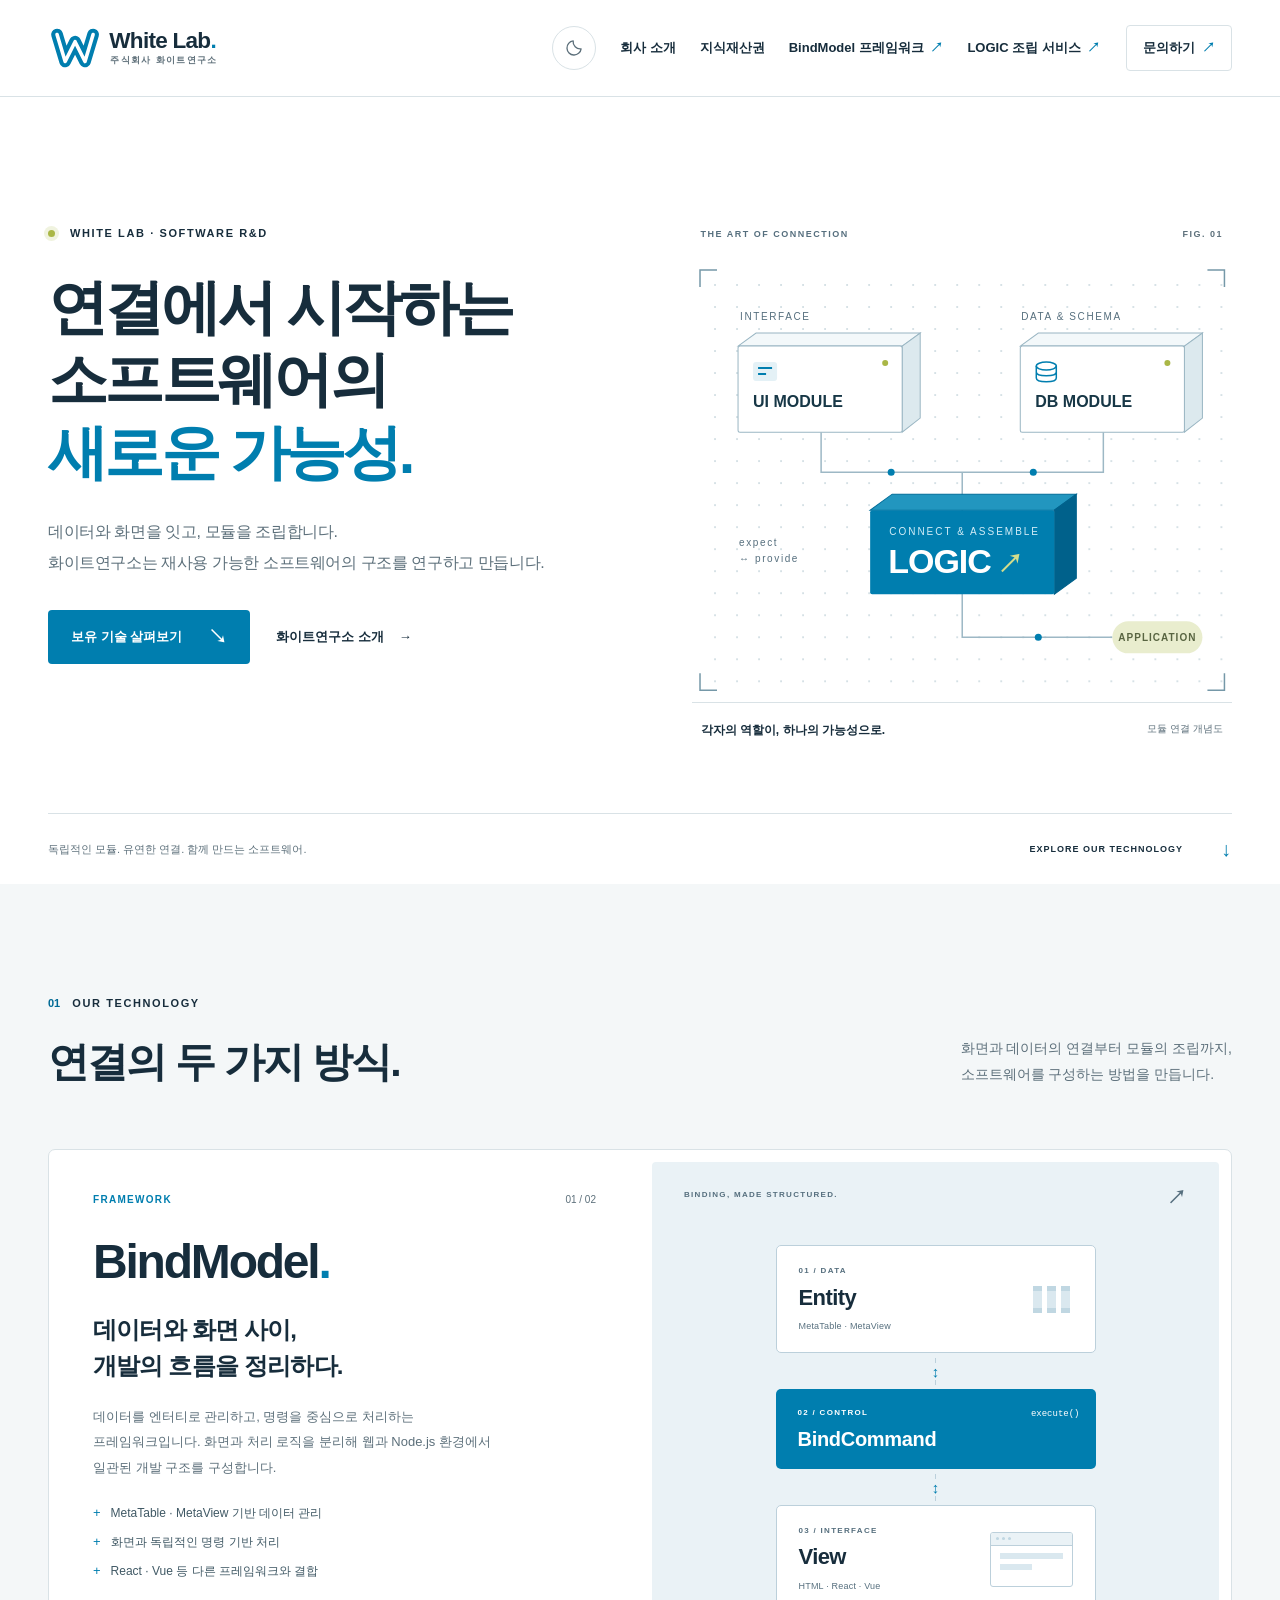
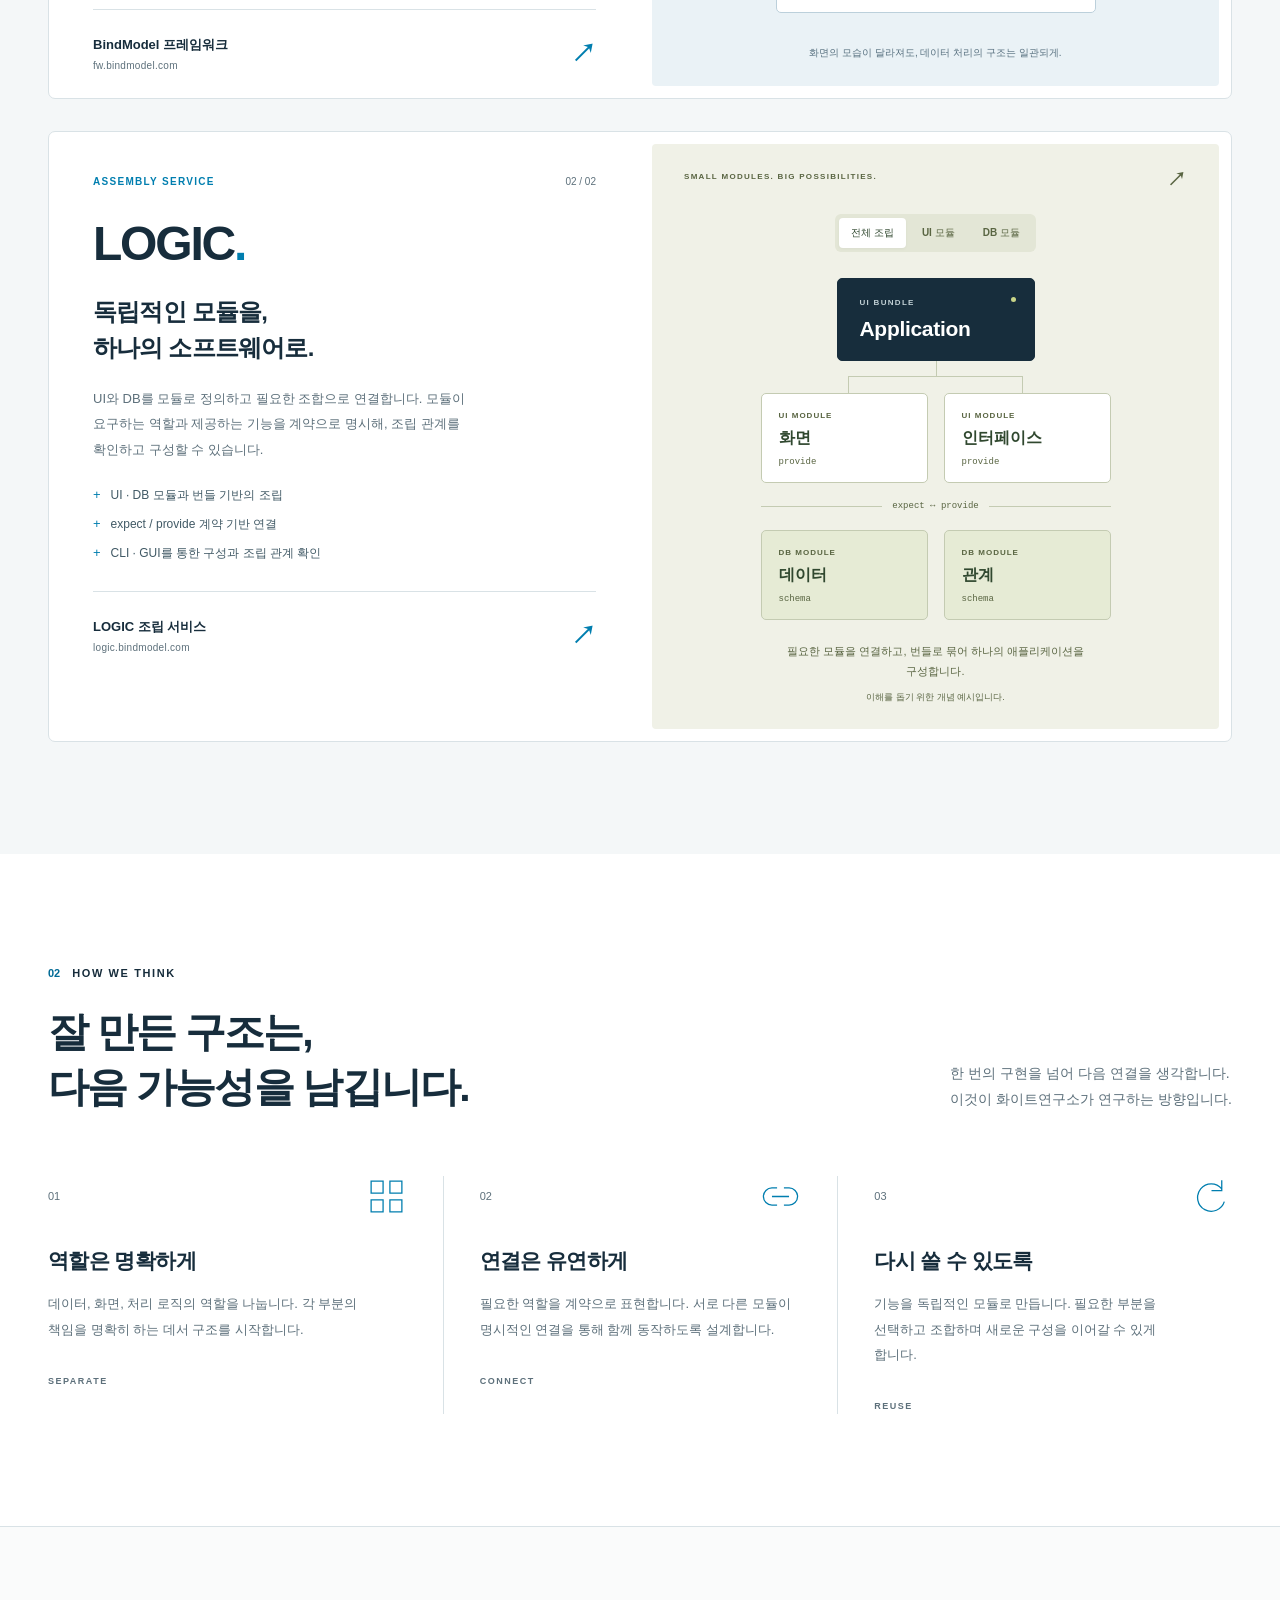
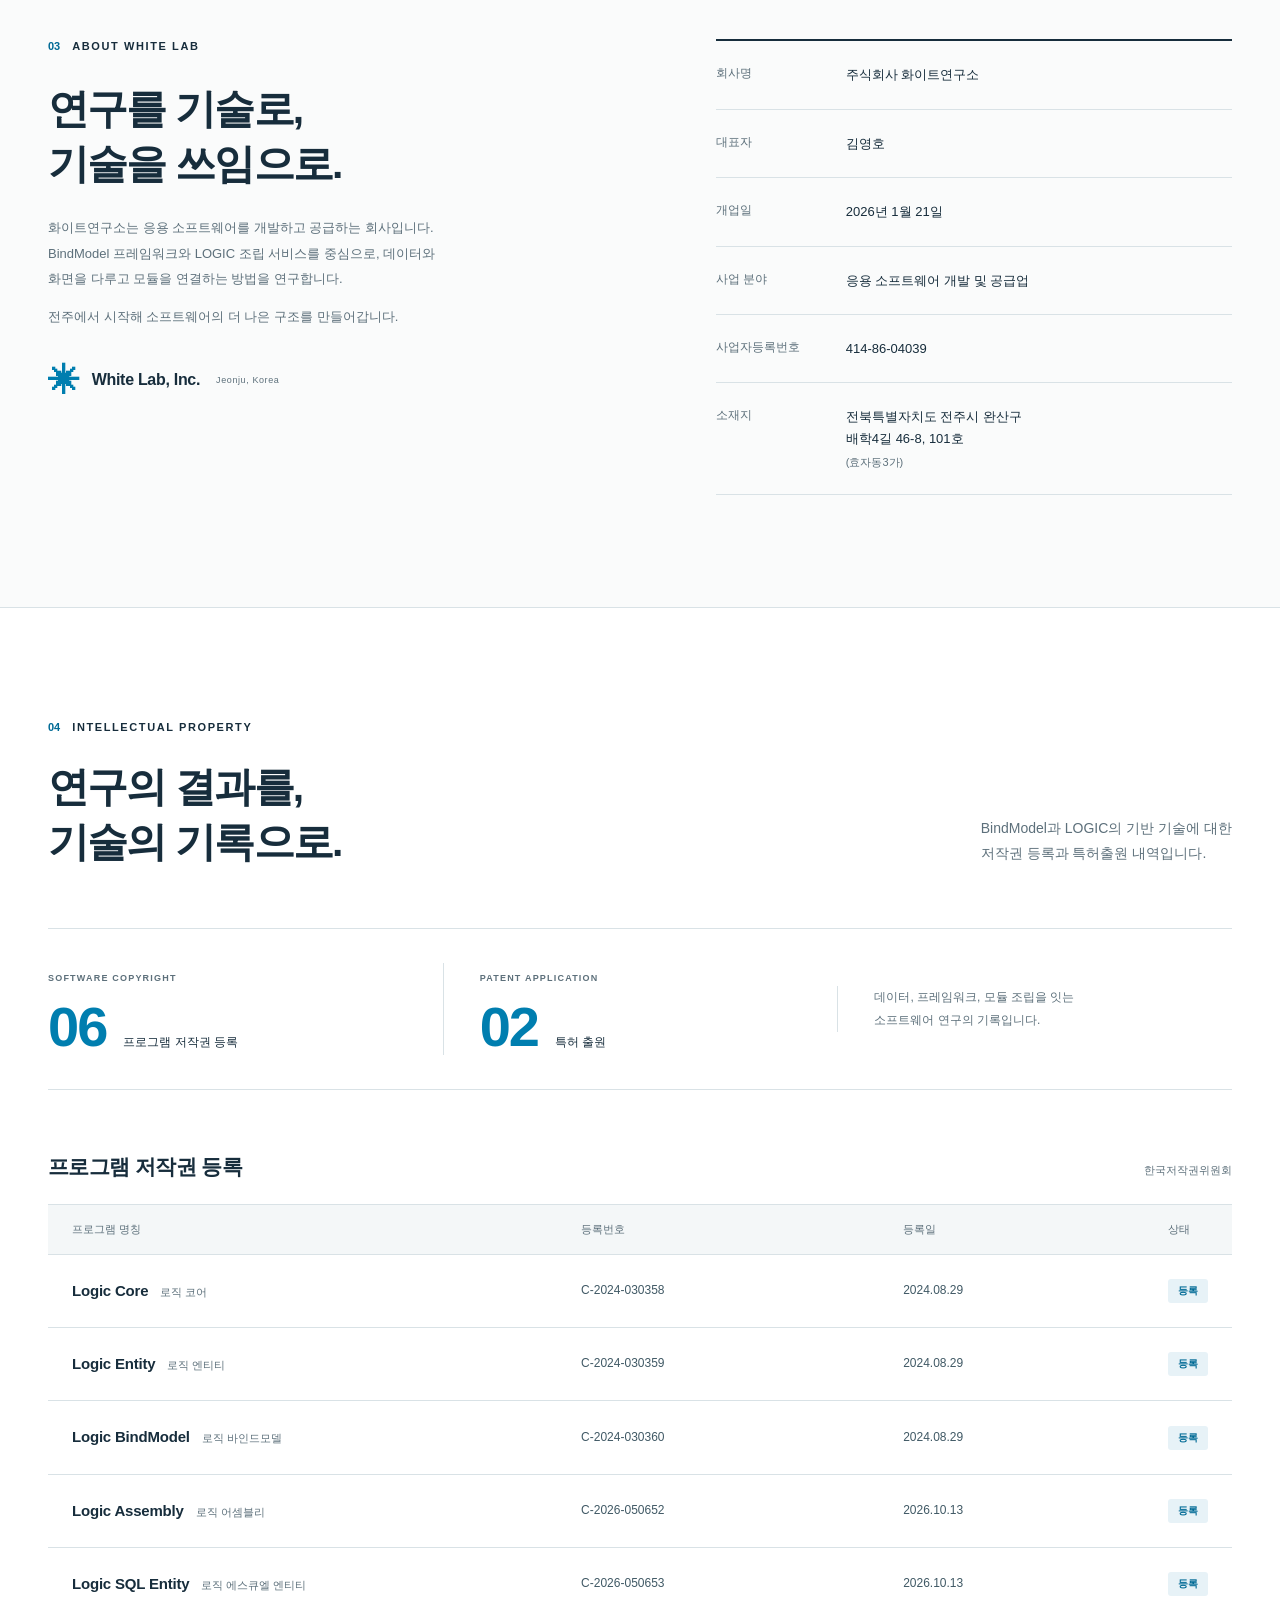
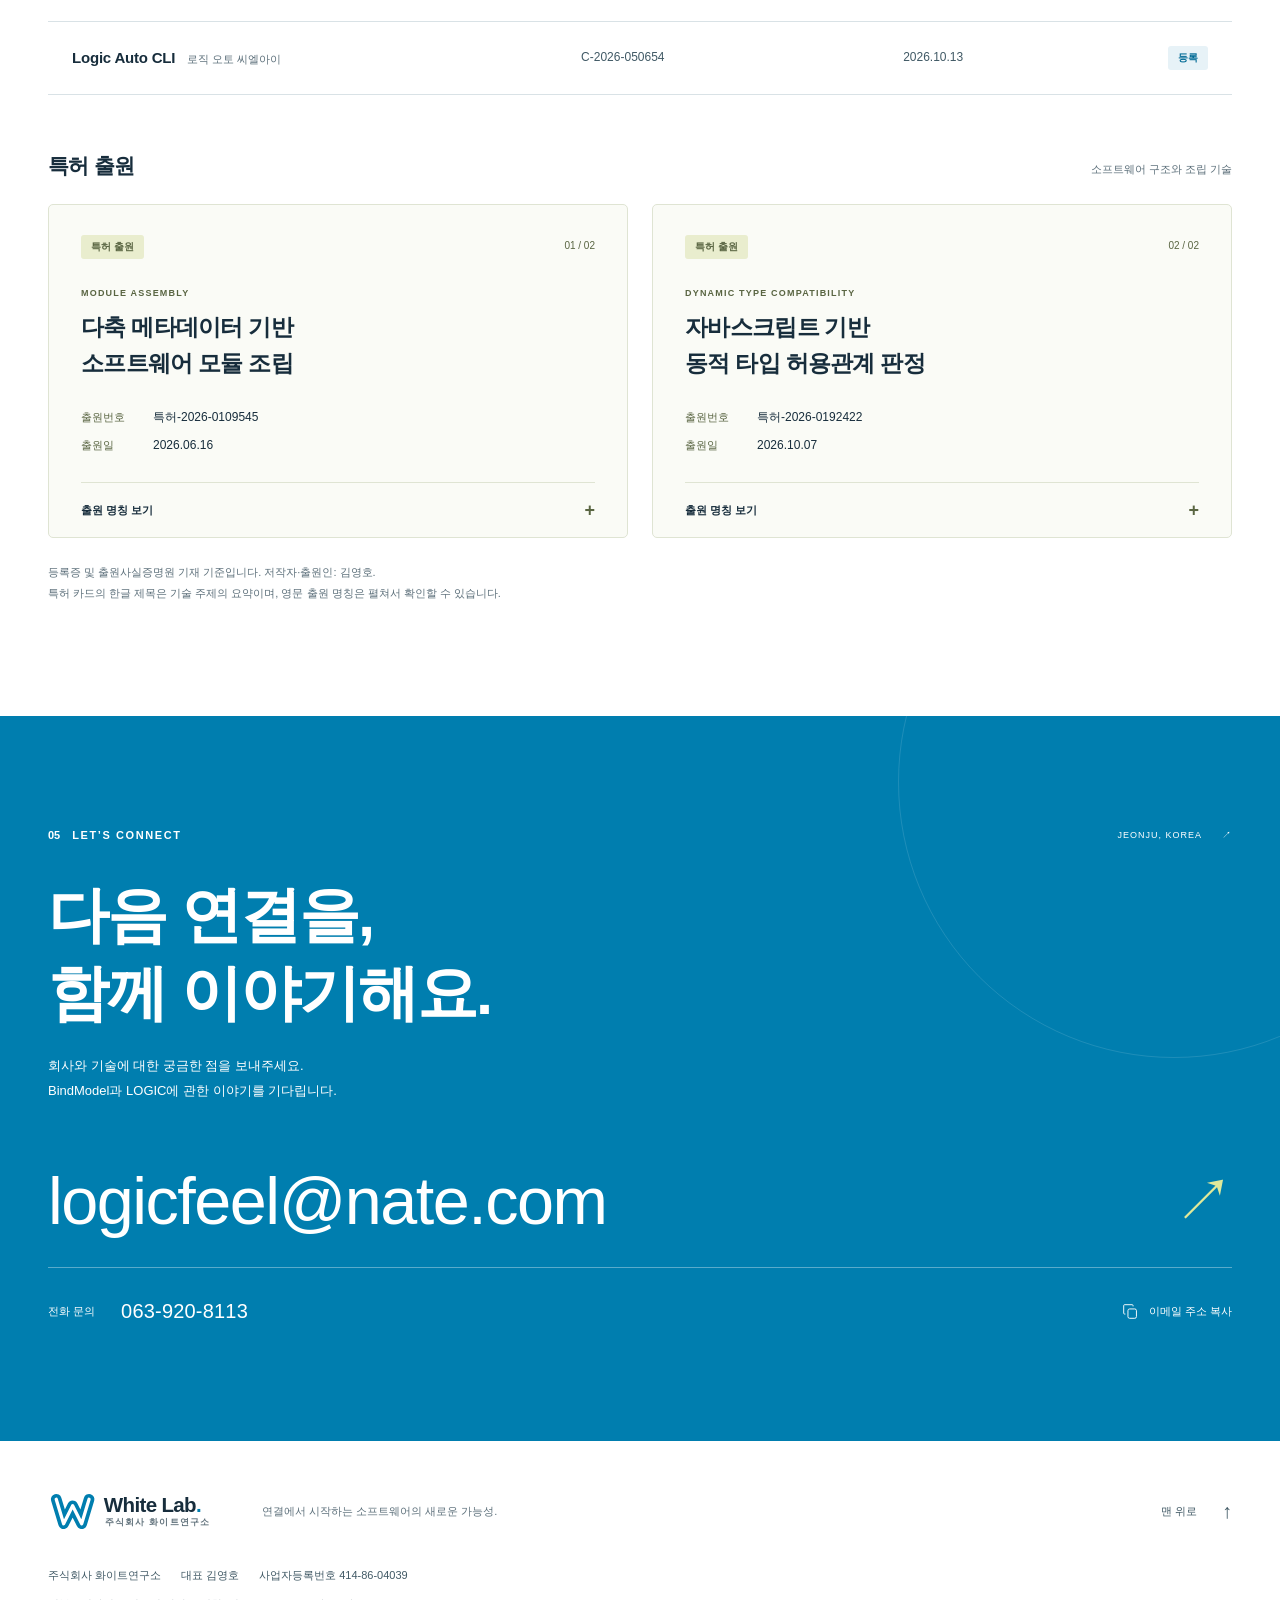
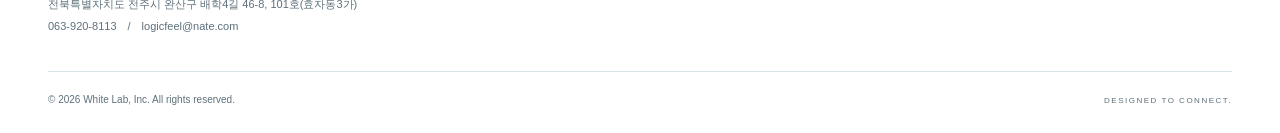
==== commit 3baf3e3d: "다크 모드" ====
--- a/docs/index.html
+++ b/docs/index.html
@@ -6,15 +6,16 @@
   <meta name="theme-color" content="#007eaf">
   <meta name="description" content="주식회사 화이트연구소는 BindModel 프레임워크와 LOGIC 조립 서비스를 통해 데이터와 화면, 모듈과 서비스를 연결하는 소프트웨어 구조를 연구합니다.">
   <meta property="og:type" content="website">
-  <meta property="og:url" content="https://bindmodel.com/white-lab/">
+  <meta property="og:url" content="https://bindmodel.com/">
   <meta property="og:locale" content="ko_KR">
   <meta property="og:site_name" content="화이트연구소 · White Lab">
   <meta property="og:title" content="화이트연구소 — 연결에서 시작하는 소프트웨어">
   <meta property="og:description" content="BindModel 프레임워크와 LOGIC 조립 서비스. 재사용 가능한 소프트웨어의 구조를 연구하고 만듭니다.">
   <title>화이트연구소 — 연결에서 시작하는 소프트웨어</title>
-  <link rel="canonical" href="https://bindmodel.com/white-lab/">
+  <link rel="canonical" href="https://bindmodel.com/">
   <link rel="sitemap" type="application/xml" href="./sitemap.xml">
   <link rel="icon" href="./assets/symbol.svg" type="image/svg+xml">
+  <script src="./assets/theme.js"></script>
   <link rel="stylesheet" href="./assets/styles.css">
   <script src="./assets/main.js" defer></script>
 </head>
@@ -23,11 +24,18 @@
   <header class="site-header">
     <div class="header-inner container">
       <a class="brand" href="#" aria-label="화이트연구소 첫 화면">
-        <img src="./assets/logo.svg" alt="White Lab · 주식회사 화이트연구소" width="224" height="60">
+        <img class="logo-light" src="./assets/logo.svg" alt="White Lab · 주식회사 화이트연구소" width="224" height="60">
+        <img class="logo-dark" src="./assets/logo-dark.svg" alt="White Lab · 주식회사 화이트연구소" width="224" height="60">
       </a>
-      <button class="menu-toggle" type="button" aria-controls="primary-nav" aria-expanded="false" hidden>
-        <span class="menu-label">메뉴 열기</span><span class="menu-bars" aria-hidden="true"></span>
-      </button>
+      <div class="header-actions">
+        <button class="theme-toggle" type="button" aria-label="다크 모드" aria-pressed="false" title="다크 모드로 전환" hidden>
+          <svg class="theme-icon-moon" viewBox="0 0 24 24" aria-hidden="true"><path d="M20.5 13A8.5 8.5 0 0 1 11 3.5 8.5 8.5 0 1 0 20.5 13Z"/></svg>
+          <svg class="theme-icon-sun" viewBox="0 0 24 24" aria-hidden="true"><circle cx="12" cy="12" r="4"/><path d="M12 2v2m0 16v2M2 12h2m16 0h2M5 5l1.5 1.5m11 11L19 19M5 19l1.5-1.5m11-11L19 5"/></svg>
+        </button>
+        <button class="menu-toggle" type="button" aria-controls="primary-nav" aria-expanded="false" hidden>
+          <span class="menu-label">메뉴 열기</span><span class="menu-bars" aria-hidden="true"></span>
+        </button>
+      </div>
       <nav class="primary-nav" id="primary-nav" aria-label="주메뉴">
         <a href="#about">회사 소개</a>
         <a href="#intellectual-property">지식재산권</a>
@@ -55,31 +63,31 @@
           <title id="art-title">화면과 데이터를 연결하는 모듈 조립 개념도</title>
           <desc id="art-desc">UI 모듈과 데이터 모듈이 중앙의 LOGIC을 거쳐 하나의 애플리케이션으로 연결됩니다.</desc>
           <defs>
-            <pattern id="dot-grid" width="22" height="22" patternUnits="userSpaceOnUse"><circle cx="1" cy="1" r="1" fill="#cbd9df"/></pattern>
+            <pattern id="dot-grid" width="22" height="22" patternUnits="userSpaceOnUse"><circle cx="1" cy="1" r="1" fill="var(--art-grid)"/></pattern>
           </defs>
           <rect x="8" y="8" width="524" height="420" fill="url(#dot-grid)"/>
-          <g fill="none" stroke="#9db8c5" stroke-width="1.5">
+          <g fill="none" stroke="var(--art-wire)" stroke-width="1.5">
             <path d="M129 170v40h141v41M411 170v40H270"/>
             <path d="M270 331v44h150"/>
-            <path d="M8 25V8h17m490 0h17v17M8 411v17h17m490 0h17v-17" stroke="#7598a8"/>
-          </g>
-          <g class="art-flow" fill="#007eaf"><circle cx="199" cy="210" r="3.5"/><circle cx="341" cy="210" r="3.5"/><circle cx="346" cy="375" r="3.5"/></g>
+            <path d="M8 25V8h17m490 0h17v17M8 411v17h17m490 0h17v-17" stroke="var(--art-corner)"/>
+          </g>
+          <g class="art-flow" fill="var(--blue)"><circle cx="199" cy="210" r="3.5"/><circle cx="341" cy="210" r="3.5"/><circle cx="346" cy="375" r="3.5"/></g>
           <g class="art-module art-module-ui">
-            <path d="m46 84 18-13h164l-18 13z" fill="#f3f8fa" stroke="#9ab6c3"/>
-            <path d="m210 84 18-13v85l-18 14z" fill="#dce9ee" stroke="#9ab6c3"/>
-            <rect x="46" y="84" width="164" height="86" rx="2" fill="#fff" stroke="#9ab6c3"/>
-            <rect x="61" y="100" width="24" height="19" rx="3" fill="#e4f1f6"/>
-            <path d="M66 106h14m-14 6h8" stroke="#007eaf" stroke-width="2"/>
-            <text x="61" y="145" fill="#173746" font-size="16" font-weight="700">UI MODULE</text>
-            <circle cx="193" cy="101" r="3" fill="#acba4c"/>
+            <path d="m46 84 18-13h164l-18 13z" fill="var(--art-node-top)" stroke="var(--art-node-line)"/>
+            <path d="m210 84 18-13v85l-18 14z" fill="var(--art-node-side)" stroke="var(--art-node-line)"/>
+            <rect x="46" y="84" width="164" height="86" rx="2" fill="var(--surface)" stroke="var(--art-node-line)"/>
+            <rect x="61" y="100" width="24" height="19" rx="3" fill="var(--art-icon-bg)"/>
+            <path d="M66 106h14m-14 6h8" stroke="var(--blue)" stroke-width="2"/>
+            <text x="61" y="145" fill="var(--art-ink)" font-size="16" font-weight="700">UI MODULE</text>
+            <circle cx="193" cy="101" r="3" fill="var(--olive)"/>
           </g>
           <g class="art-module art-module-data">
-            <path d="m328 84 18-13h164l-18 13z" fill="#f3f8fa" stroke="#9ab6c3"/>
-            <path d="m492 84 18-13v85l-18 14z" fill="#dce9ee" stroke="#9ab6c3"/>
-            <rect x="328" y="84" width="164" height="86" rx="2" fill="#fff" stroke="#9ab6c3"/>
-            <g fill="none" stroke="#007eaf" stroke-width="1.5"><ellipse cx="354" cy="104" rx="10" ry="4"/><path d="M344 104v12c0 5 20 5 20 0v-12m-20 6c0 5 20 5 20 0"/></g>
-            <text x="343" y="145" fill="#173746" font-size="16" font-weight="700">DB MODULE</text>
-            <circle cx="475" cy="101" r="3" fill="#acba4c"/>
+            <path d="m328 84 18-13h164l-18 13z" fill="var(--art-node-top)" stroke="var(--art-node-line)"/>
+            <path d="m492 84 18-13v85l-18 14z" fill="var(--art-node-side)" stroke="var(--art-node-line)"/>
+            <rect x="328" y="84" width="164" height="86" rx="2" fill="var(--surface)" stroke="var(--art-node-line)"/>
+            <g fill="none" stroke="var(--blue)" stroke-width="1.5"><ellipse cx="354" cy="104" rx="10" ry="4"/><path d="M344 104v12c0 5 20 5 20 0v-12m-20 6c0 5 20 5 20 0"/></g>
+            <text x="343" y="145" fill="var(--art-ink)" font-size="16" font-weight="700">DB MODULE</text>
+            <circle cx="475" cy="101" r="3" fill="var(--olive)"/>
           </g>
           <g class="art-module art-module-logic">
             <path d="m178 248 22-16h184l-22 16z" fill="#2296bf" stroke="#006d99"/>
@@ -88,9 +96,9 @@
             <text x="197" y="273" fill="#d2edf7" font-size="10" letter-spacing="2">CONNECT &amp; ASSEMBLE</text>
             <text x="196" y="311" fill="#fff" font-size="34" font-weight="700" letter-spacing="-1">LOGIC<tspan font-size="26" fill="#d3dd8c"> ↗</tspan></text>
           </g>
-          <g fill="#566f7e" font-size="10" letter-spacing="1.6"><text x="48" y="58">INTERFACE</text><text x="329" y="58">DATA &amp; SCHEMA</text><text x="47" y="284">expect</text><text x="47" y="300">↔ provide</text></g>
-          <rect x="420" y="359" width="90" height="32" rx="16" fill="#e9edce"/>
-          <text x="465" y="379" text-anchor="middle" fill="#56632a" font-size="10" font-weight="700" letter-spacing="1">APPLICATION</text>
+          <g fill="var(--diagram-label)" font-size="10" letter-spacing="1.6"><text x="48" y="58">INTERFACE</text><text x="329" y="58">DATA &amp; SCHEMA</text><text x="47" y="284">expect</text><text x="47" y="300">↔ provide</text></g>
+          <rect x="420" y="359" width="90" height="32" rx="16" fill="var(--olive-light)"/>
+          <text x="465" y="379" text-anchor="middle" fill="var(--olive-ink)" font-size="10" font-weight="700" letter-spacing="1">APPLICATION</text>
         </svg>
         <figcaption><span class="figure-caption">각자의 역할이, 하나의 가능성으로.</span><span class="figure-note">모듈 연결 개념도</span></figcaption>
       </figure>
@@ -235,7 +243,7 @@
   </main>
 
   <footer class="site-footer">
-    <div class="container"><div class="footer-top"><a href="#" class="footer-brand" aria-label="화이트연구소 첫 화면"><img src="./assets/logo.svg" alt="White Lab · 주식회사 화이트연구소" width="224" height="60" loading="lazy"></a><p>연결에서 시작하는 소프트웨어의 새로운 가능성.</p><a class="back-top" href="#">맨 위로 <span aria-hidden="true">↑</span></a></div><div class="footer-details"><span>주식회사 화이트연구소</span><span>대표 김영호</span><span>사업자등록번호 414-86-04039</span></div><address>전북특별자치도 전주시 완산구 배학4길 46-8, 101호(효자동3가)<br><a href="tel:+82639208113">063-920-8113</a><span class="footer-separator" aria-hidden="true">/</span><a href="mailto:logicfeel@nate.com">logicfeel@nate.com</a></address><div class="footer-bottom"><small>© <span id="copyright-year">2026</span> White Lab, Inc. All rights reserved.</small><span>DESIGNED TO CONNECT.</span></div></div>
+    <div class="container"><div class="footer-top"><a href="#" class="footer-brand" aria-label="화이트연구소 첫 화면"><img class="logo-light" src="./assets/logo.svg" alt="White Lab · 주식회사 화이트연구소" width="224" height="60" loading="lazy"><img class="logo-dark" src="./assets/logo-dark.svg" alt="White Lab · 주식회사 화이트연구소" width="224" height="60" loading="lazy"></a><p>연결에서 시작하는 소프트웨어의 새로운 가능성.</p><a class="back-top" href="#">맨 위로 <span aria-hidden="true">↑</span></a></div><div class="footer-details"><span>주식회사 화이트연구소</span><span>대표 김영호</span><span>사업자등록번호 414-86-04039</span></div><address>전북특별자치도 전주시 완산구 배학4길 46-8, 101호(효자동3가)<br><a href="tel:+82639208113">063-920-8113</a><span class="footer-separator" aria-hidden="true">/</span><a href="mailto:logicfeel@nate.com">logicfeel@nate.com</a></address><div class="footer-bottom"><small>© <span id="copyright-year">2026</span> White Lab, Inc. All rights reserved.</small><span>DESIGNED TO CONNECT.</span></div></div>
   </footer>
 </body>
 </html>
--- a/docs/assets/styles.css
+++ b/docs/assets/styles.css
@@ -1,6 +1,43 @@
 @charset "UTF-8";
 
 :root {
+  color-scheme: light;
+  --surface: #fff;
+  --about-bg: #fafbfb;
+  --blue-fill: #007eaf;
+  --blue-fill-hover: #006a95;
+  --contact-bg: #007eaf;
+  --text-secondary: #405965;
+  --diagram-blue-bg: #eaf2f6;
+  --diagram-label: #566f7e;
+  --diagram-node-line: #bcd0db;
+  --diagram-detail-line: #c0d7e2;
+  --diagram-detail-bg: #dae8ef;
+  --diagram-olive-bg: #f0f1e7;
+  --olive-ink: #596542;
+  --olive-strong: #30482f;
+  --olive-control: #e3e6d6;
+  --olive-hover: #ffffff80;
+  --olive-line: #c4cbb2;
+  --olive-surface: #e6ebd5;
+  --olive-active-bg: #dce5b5;
+  --olive-active-line: #788835;
+  --root-bg: #172d3c;
+  --registered-bg: #e7f2f7;
+  --patent-bg: #fafbf6;
+  --patent-line: #dfe4d3;
+  --status-halo: #f0f3df;
+  --art-grid: #cbd9df;
+  --art-wire: #9db8c5;
+  --art-corner: #7598a8;
+  --art-node-top: #f3f8fa;
+  --art-node-side: #dce9ee;
+  --art-node-line: #9ab6c3;
+  --art-ink: #173746;
+  --art-icon-bg: #e4f1f6;
+  --logo-light-display: block;
+  --logo-dark-display: none;
+
   --blue: #007eaf;
   --blue-dark: #006a95;
   --ink: #172d3c;
@@ -12,10 +49,107 @@
   --font: -apple-system, BlinkMacSystemFont, "Apple SD Gothic Neo", "Noto Sans KR", "Malgun Gothic", "Segoe UI", sans-serif;
 }
 
+/* Keep system dark mode usable even when JavaScript is disabled. */
+@media screen and (prefers-color-scheme: dark) {
+  :root:not([data-theme]) {
+    color-scheme: dark;
+    --blue: #63c7ef;
+    --blue-dark: #88d9f6;
+    --ink: #e8f0f5;
+    --muted: #a3b5c0;
+    --line: #2c3e4b;
+    --paper: #0c151c;
+    --olive: #bac96b;
+    --olive-light: #303c25;
+    --surface: #101a22;
+    --about-bg: #14212a;
+    --blue-fill: #0079a8;
+    --blue-fill-hover: #006a95;
+    --contact-bg: #103b50;
+    --text-secondary: #b8c9d3;
+    --diagram-blue-bg: #152a38;
+    --diagram-label: #a8c3d2;
+    --diagram-node-line: #456375;
+    --diagram-detail-line: #587d91;
+    --diagram-detail-bg: #2c4859;
+    --diagram-olive-bg: #20291f;
+    --olive-ink: #bdcda0;
+    --olive-strong: #dce8cb;
+    --olive-control: #2d3827;
+    --olive-hover: #3b4b32;
+    --olive-line: #566847;
+    --olive-surface: #2d3b26;
+    --olive-active-bg: #3b4f2d;
+    --olive-active-line: #a7bc6c;
+    --root-bg: #283e4c;
+    --registered-bg: #17394a;
+    --patent-bg: #1a241c;
+    --patent-line: #3c4b33;
+    --status-halo: #2c3526;
+    --art-grid: #2c414e;
+    --art-wire: #597e93;
+    --art-corner: #658b9f;
+    --art-node-top: #203644;
+    --art-node-side: #192c39;
+    --art-node-line: #55798d;
+    --art-ink: #e0edf4;
+    --art-icon-bg: #1c3c4e;
+    --logo-light-display: none;
+    --logo-dark-display: block;
+  }
+}
+
+:root[data-theme="dark"] {
+  color-scheme: dark;
+  --blue: #63c7ef;
+  --blue-dark: #88d9f6;
+  --ink: #e8f0f5;
+  --muted: #a3b5c0;
+  --line: #2c3e4b;
+  --paper: #0c151c;
+  --olive: #bac96b;
+  --olive-light: #303c25;
+  --surface: #101a22;
+  --about-bg: #14212a;
+  --blue-fill: #0079a8;
+  --blue-fill-hover: #006a95;
+  --contact-bg: #103b50;
+  --text-secondary: #b8c9d3;
+  --diagram-blue-bg: #152a38;
+  --diagram-label: #a8c3d2;
+  --diagram-node-line: #456375;
+  --diagram-detail-line: #587d91;
+  --diagram-detail-bg: #2c4859;
+  --diagram-olive-bg: #20291f;
+  --olive-ink: #bdcda0;
+  --olive-strong: #dce8cb;
+  --olive-control: #2d3827;
+  --olive-hover: #3b4b32;
+  --olive-line: #566847;
+  --olive-surface: #2d3b26;
+  --olive-active-bg: #3b4f2d;
+  --olive-active-line: #a7bc6c;
+  --root-bg: #283e4c;
+  --registered-bg: #17394a;
+  --patent-bg: #1a241c;
+  --patent-line: #3c4b33;
+  --status-halo: #2c3526;
+  --art-grid: #2c414e;
+  --art-wire: #597e93;
+  --art-corner: #658b9f;
+  --art-node-top: #203644;
+  --art-node-side: #192c39;
+  --art-node-line: #55798d;
+  --art-ink: #e0edf4;
+  --art-icon-bg: #1c3c4e;
+  --logo-light-display: none;
+  --logo-dark-display: block;
+}
+
 * { box-sizing: border-box; }
 html { scroll-behavior: smooth; scroll-padding-top: 112px; }
-body { margin: 0; color: var(--ink); background: #fff; font-family: var(--font); font-size: 16px; line-height: 1.65; word-break: keep-all; -webkit-font-smoothing: antialiased; }
-::selection { color: var(--ink); background: #dfe9a3; }
+body { margin: 0; color: var(--ink); background: var(--surface); font-family: var(--font); font-size: 16px; line-height: 1.65; word-break: keep-all; -webkit-font-smoothing: antialiased; }
+::selection { color: #172d3c; background: #dfe9a3; }
 a { color: inherit; text-decoration: none; }
 button { font: inherit; }
 button, a { -webkit-tap-highlight-color: transparent; }
@@ -27,16 +161,26 @@
 .contact a:focus-visible, .contact button:focus-visible { outline-color: #e5edb5; }
 .container { width: min(1248px, calc(100% - 96px)); margin-inline: auto; }
 .sr-only { position: absolute; width: 1px; height: 1px; padding: 0; margin: -1px; overflow: hidden; clip: rect(0, 0, 0, 0); white-space: nowrap; border: 0; }
-.skip-link { position: fixed; z-index: 20; top: 12px; left: 16px; padding: 10px 20px; background: var(--ink); color: #fff; transform: translateY(-160%); }
+.skip-link { position: fixed; z-index: 20; top: 12px; left: 16px; padding: 10px 20px; background: var(--ink); color: var(--surface); transform: translateY(-160%); }
 .skip-link:focus { transform: translateY(0); }
 .section-space { padding-block: 112px; }
 .eyebrow { display: flex; gap: 12px; align-items: center; font-size: 11px; font-weight: 700; line-height: 1.4; letter-spacing: 1.6px; }
 .section-number { color: var(--blue-dark); font-size: 11px; letter-spacing: 0; }
-.site-header { position: sticky; z-index: 10; top: 0; background: #fff; border-bottom: 1px solid var(--line); }
-.header-inner { display: flex; align-items: center; justify-content: space-between; gap: 32px; min-height: 96px; }
+.site-header { position: sticky; z-index: 10; top: 0; background: var(--surface); border-bottom: 1px solid var(--line); }
+.header-inner { display: flex; align-items: center; justify-content: space-between; gap: 24px; min-height: 96px; }
 .brand { flex-shrink: 0; }
 .brand img { width: 202px; height: auto; }
-.primary-nav { display: flex; align-items: center; gap: 30px; }
+.logo-light { display: var(--logo-light-display); }
+.logo-dark { display: var(--logo-dark-display); }
+.header-actions { display: flex; flex-shrink: 0; align-items: center; gap: 12px; margin-left: auto; }
+.theme-toggle { display: inline-flex; flex-shrink: 0; align-items: center; justify-content: center; width: 44px; height: 44px; padding: 11px; color: var(--muted); background: transparent; border: 1px solid var(--line); border-radius: 50%; transition: color .2s, background .2s, border-color .2s; }
+.theme-toggle:hover { color: var(--blue); background: var(--paper); border-color: var(--blue); }
+.theme-toggle svg { width: 20px; height: 20px; fill: none; stroke: currentColor; stroke-width: 1.6; stroke-linecap: round; stroke-linejoin: round; }
+.theme-toggle .theme-icon-moon { display: block; }
+.theme-toggle .theme-icon-sun { display: none; }
+.theme-toggle[aria-pressed="true"] .theme-icon-moon { display: none; }
+.theme-toggle[aria-pressed="true"] .theme-icon-sun { display: block; }
+.primary-nav { display: flex; align-items: center; gap: 24px; }
 .primary-nav a { font-size: 13px; font-weight: 600; white-space: nowrap; transition: color .2s; }
 .primary-nav a:hover { color: var(--blue); }
 .primary-nav a > span[aria-hidden] { padding-left: 3px; color: var(--blue); }
@@ -46,7 +190,7 @@
 
 .hero { display: grid; grid-template-columns: 1.07fr 1fr; gap: 28px; align-items: center; padding-top: 84px; }
 .hero-copy { padding-bottom: 32px; }
-.status-dot { width: 7px; height: 7px; border-radius: 50%; background: var(--olive); box-shadow: 0 0 0 4px #f0f3df; margin-right: 3px; }
+.status-dot { width: 7px; height: 7px; border-radius: 50%; background: var(--olive); box-shadow: 0 0 0 4px var(--status-halo); margin-right: 3px; }
 h1 { margin-top: 30px; font-size: clamp(44px, 4.65vw, 68px); font-weight: 750; line-height: 1.22; letter-spacing: -3.7px; }
 h1 > span { color: var(--blue); }
 .hero-description { margin-top: 28px; color: var(--muted); font-size: 16px; line-height: 1.9; letter-spacing: -.4px; }
@@ -54,14 +198,14 @@
 .hero-actions { display: flex; align-items: center; gap: 26px; margin-top: 32px; }
 .button { display: inline-flex; align-items: center; justify-content: center; gap: 26px; padding: 15px 22px; border: 1px solid transparent; border-radius: 4px; font-size: 13px; font-weight: 650; transition: background .2s, transform .2s; }
 .button:hover { transform: translateY(-2px); }
-.button-primary { color: #fff; background: var(--blue); }
-.button-primary:hover { background: var(--blue-dark); }
+.button-primary { color: #fff; background: var(--blue-fill); }
+.button-primary:hover { background: var(--blue-fill-hover); }
 .button > span { font-size: 19px; line-height: 1; }
 .text-link { display: inline-flex; gap: 15px; align-items: center; font-size: 13px; font-weight: 600; }
 .text-link:hover { color: var(--blue); }
 .hero-figure { margin-top: 28px; padding: 18px 0 0 18px; }
-.figure-top { display: flex; align-items: center; justify-content: space-between; padding-inline: 9px; color: #5b7989; font-size: 9px; font-weight: 600; letter-spacing: 1.5px; }
-.figure-index { color: #637681; }
+.figure-top { display: flex; align-items: center; justify-content: space-between; padding-inline: 9px; color: var(--diagram-label); font-size: 9px; font-weight: 600; letter-spacing: 1.5px; }
+.figure-index { color: var(--muted); }
 .assembly-art { width: 100%; margin-top: 20px; font-family: var(--font); }
 .art-module { transition: transform .5s ease; }
 .hero-figure:hover .art-module-ui { transform: translateY(-4px); }
@@ -69,9 +213,9 @@
 .hero-figure:hover .art-module-logic { transform: translateY(3px); }
 .hero-figure figcaption { display: flex; justify-content: space-between; gap: 10px; padding: 18px 9px 0; border-top: 1px solid var(--line); }
 .figure-caption { font-size: 12px; font-weight: 600; }
-.figure-note { color: #637681; font-size: 10px; }
+.figure-note { color: var(--muted); font-size: 10px; }
 .hero-bottom { grid-column: 1 / -1; display: flex; align-items: center; justify-content: space-between; gap: 20px; padding: 25px 0; margin-top: 44px; border-top: 1px solid var(--line); }
-.hero-bottom > span { color: #657681; font-size: 11px; }
+.hero-bottom > span { color: var(--muted); font-size: 11px; }
 .hero-bottom > a { display: flex; gap: 38px; align-items: center; font-size: 9px; font-weight: 650; letter-spacing: 1px; }
 .hero-bottom > a > span { color: var(--blue); font-size: 20px; line-height: 1; }
 
@@ -80,99 +224,99 @@
 .heading-row { display: flex; justify-content: space-between; align-items: flex-end; gap: 36px; margin-top: 24px; }
 h2 { font-size: clamp(32px, 3.2vw, 44px); line-height: 1.35; letter-spacing: -1.8px; font-weight: 700; }
 .heading-row > p { padding-bottom: 3px; color: var(--muted); font-size: 14px; line-height: 1.85; }
-.product { display: grid; grid-template-columns: 1fr 1fr; background: #fff; border: 1px solid var(--line); border-radius: 7px; overflow: hidden; }
+.product { display: grid; grid-template-columns: 1fr 1fr; background: var(--surface); border: 1px solid var(--line); border-radius: 7px; overflow: hidden; }
 .product + .product { margin-top: 32px; }
 .product-copy { padding: 42px 44px 0; }
 .product-meta { display: flex; justify-content: space-between; gap: 20px; align-items: center; }
 .product-type { color: var(--blue); font-size: 10px; font-weight: 700; letter-spacing: 1.3px; }
-.product-order { color: #637681; font-size: 10px; font-variant-numeric: tabular-nums; }
+.product-order { color: var(--muted); font-size: 10px; font-variant-numeric: tabular-nums; }
 .product h3 { margin-top: 28px; font-size: 48px; line-height: 1.1; letter-spacing: -2.2px; }
 .product-dot { color: var(--blue); }
 .product-lead { margin-top: 23px; font-size: 24px; font-weight: 650; line-height: 1.5; letter-spacing: -.8px; }
 .product-description { max-width: 410px; margin-top: 20px; color: var(--muted); font-size: 13px; line-height: 1.95; }
 .feature-list { display: grid; gap: 7px; margin: 22px 0 28px; padding: 0; list-style: none; }
-.feature-list li { display: flex; gap: 10px; align-items: baseline; color: #3e5663; font-size: 12px; }
+.feature-list li { display: flex; gap: 10px; align-items: baseline; color: var(--text-secondary); font-size: 12px; }
 .feature-list li::before { content: "+"; flex-shrink: 0; color: var(--blue); font-size: 13px; }
 .product-link { display: flex; gap: 24px; align-items: center; justify-content: space-between; padding: 23px 0; border-top: 1px solid var(--line); font-size: 13px; font-weight: 700; }
 .product-link small { display: block; margin-top: 3px; color: var(--muted); font-size: 10px; font-weight: 400; letter-spacing: .3px; }
 .link-arrow { color: var(--blue); font-size: 25px; transition: transform .2s; }
 .product-link:hover .link-arrow { transform: translate(3px, -3px); }
 .product-link:hover { color: var(--blue); }
-.bindmodel-visual, .logic-visual { display: flex; flex-direction: column; align-items: stretch; margin: 12px; padding: 26px 32px 24px; background: #eaf2f6; border-radius: 4px; }
-.visual-label { display: flex; justify-content: space-between; gap: 10px; color: #4e6979; font-size: 8px; font-weight: 650; letter-spacing: 1.3px; }
+.bindmodel-visual, .logic-visual { display: flex; flex-direction: column; align-items: stretch; margin: 12px; padding: 26px 32px 24px; background: var(--diagram-blue-bg); border-radius: 4px; }
+.visual-label { display: flex; justify-content: space-between; gap: 10px; color: var(--diagram-label); font-size: 8px; font-weight: 650; letter-spacing: 1.3px; }
 .visual-label > span:last-child { font-size: 19px; line-height: 1; }
 .binding-diagram { flex: 1; display: flex; flex-direction: column; justify-content: center; width: min(320px, 100%); margin: 34px auto 26px; }
-.binding-node { position: relative; padding: 18px 22px; background: #fff; border: 1px solid #bcd0db; border-radius: 5px; }
-.node-category { display: block; color: #566f7e; font-size: 8px; font-weight: 600; letter-spacing: 1.3px; }
+.binding-node { position: relative; padding: 18px 22px; background: var(--surface); border: 1px solid var(--diagram-node-line); border-radius: 5px; }
+.node-category { display: block; color: var(--diagram-label); font-size: 8px; font-weight: 600; letter-spacing: 1.3px; }
 .binding-node strong { display: block; margin-top: 6px; font-size: 22px; font-weight: 650; letter-spacing: -.6px; line-height: 1.3; }
-.node-detail { display: block; margin-top: 7px; color: #566f7e; font-size: 9px; letter-spacing: .2px; }
+.node-detail { display: block; margin-top: 7px; color: var(--diagram-label); font-size: 9px; letter-spacing: .2px; }
 .data-lines { position: absolute; top: 40px; right: 25px; display: grid; grid-template-columns: repeat(3, 9px); gap: 5px; }
-.data-lines i { width: 9px; height: 27px; border-top: 5px solid #c0d7e2; border-bottom: 5px solid #c0d7e2; background: #e7f0f4; }
+.data-lines i { width: 9px; height: 27px; border-top: 5px solid var(--diagram-detail-line); border-bottom: 5px solid var(--diagram-detail-line); background: var(--diagram-detail-bg); }
 .binding-connector { display: flex; flex-direction: column; align-items: center; justify-content: center; gap: 1px; height: 36px; color: var(--blue); font-size: 15px; line-height: 1; }
-.binding-connector > span { display: block; width: 1px; height: 5px; background: #abc6d3; }
-.binding-command { position: relative; padding: 17px 22px; color: #fff; background: var(--blue); border-radius: 5px; }
+.binding-connector > span { display: block; width: 1px; height: 5px; background: var(--diagram-node-line); }
+.binding-command { position: relative; padding: 17px 22px; color: #fff; background: var(--blue-fill); border-radius: 5px; }
 .binding-command .node-category { color: #fff; }
 .binding-command strong { display: block; margin-top: 7px; font-size: 20px; letter-spacing: -.3px; line-height: 1.3; }
 .command-badge { position: absolute; top: 18px; right: 16px; color: #fff; font-family: ui-monospace, monospace; font-size: 9px; }
 .binding-view { display: flex; align-items: center; justify-content: space-between; gap: 12px; }
-.mini-window { width: 83px; height: 55px; border: 1px solid #a9c3d0; border-radius: 3px; overflow: hidden; }
-.mini-window > div { display: flex; gap: 3px; height: 13px; padding: 4px 5px; background: #eaf2f6; border-bottom: 1px solid #c5d7e0; }
-.mini-window i { width: 3px; height: 3px; background: #8eafbf; border-radius: 50%; }
-.mini-window > span { display: block; height: 6px; margin: 7px 9px 0; background: #dae8ef; }
+.mini-window { width: 83px; height: 55px; border: 1px solid var(--diagram-node-line); border-radius: 3px; overflow: hidden; }
+.mini-window > div { display: flex; gap: 3px; height: 13px; padding: 4px 5px; background: var(--diagram-blue-bg); border-bottom: 1px solid var(--diagram-node-line); }
+.mini-window i { width: 3px; height: 3px; background: var(--diagram-detail-line); border-radius: 50%; }
+.mini-window > span { display: block; height: 6px; margin: 7px 9px 0; background: var(--diagram-detail-bg); }
 .mini-window > span:last-child { width: 32px; margin-top: 5px; }
-.visual-footnote { max-width: 320px; margin: 0 auto; color: #4e6979; font-size: 10px; text-align: center; line-height: 1.8; }
-
-.logic-visual { background: #f0f1e7; }
-.logic-visual .visual-label { color: #596542; }
-.diagram-switch { display: flex; justify-content: center; gap: 4px; align-self: center; max-width: 100%; margin-top: 25px; padding: 4px; background: #e3e6d6; border-radius: 6px; }
-.diagram-choice { padding: 7px 12px; border: 0; border-radius: 4px; color: #5b6644; background: transparent; font-size: 10px; font-weight: 550; }
-.diagram-choice[aria-pressed="true"] { color: #263c29; background: #fff; box-shadow: 0 1px 3px #3547240c; }
-.diagram-choice:hover { background: #ffffff80; }
+.visual-footnote { max-width: 320px; margin: 0 auto; color: var(--diagram-label); font-size: 10px; text-align: center; line-height: 1.8; }
+
+.logic-visual { background: var(--diagram-olive-bg); }
+.logic-visual .visual-label { color: var(--olive-ink); }
+.diagram-switch { display: flex; justify-content: center; gap: 4px; align-self: center; max-width: 100%; margin-top: 25px; padding: 4px; background: var(--olive-control); border-radius: 6px; }
+.diagram-choice { padding: 7px 12px; border: 0; border-radius: 4px; color: var(--olive-ink); background: transparent; font-size: 10px; font-weight: 550; }
+.diagram-choice[aria-pressed="true"] { color: var(--olive-strong); background: var(--surface); box-shadow: 0 1px 3px #3547240c; }
+.diagram-choice:hover { background: var(--olive-hover); }
 .logic-diagram { flex: 1; display: flex; flex-direction: column; justify-content: center; width: min(350px, 100%); margin: 26px auto 22px; }
-.assembly-root { position: relative; width: 198px; align-self: center; padding: 17px 22px; color: #fff; background: var(--ink); border: 1px solid var(--ink); border-radius: 5px; transition: background .25s; }
+.assembly-root { position: relative; width: 198px; align-self: center; padding: 17px 22px; color: #fff; background: var(--root-bg); border: 1px solid var(--root-bg); border-radius: 5px; transition: background .25s; }
 .assembly-root .node-category { color: #c1d0d5; }
 .assembly-root strong { display: block; margin-top: 6px; font-size: 21px; font-weight: 600; line-height: 1.3; letter-spacing: -.3px; }
 .root-indicator { position: absolute; top: 18px; right: 18px; width: 5px; height: 5px; background: #c8d488; border-radius: 50%; }
 .tree-branches { position: relative; display: flex; justify-content: center; height: 32px; }
-.tree-branches::before { position: absolute; top: 0; left: 50%; content: ""; width: 1px; height: 16px; background: #a8b292; }
-.tree-branches span { width: 25%; margin-top: 15px; border-top: 1px solid #a8b292; }
-.tree-branches span:first-child { border-left: 1px solid #a8b292; }
-.tree-branches span:last-child { border-right: 1px solid #a8b292; }
+.tree-branches::before { position: absolute; top: 0; left: 50%; content: ""; width: 1px; height: 16px; background: var(--olive-line); }
+.tree-branches span { width: 25%; margin-top: 15px; border-top: 1px solid var(--olive-line); }
+.tree-branches span:first-child { border-left: 1px solid var(--olive-line); }
+.tree-branches span:last-child { border-right: 1px solid var(--olive-line); }
 .module-row { display: grid; grid-template-columns: 1fr 1fr; gap: 16px; transition: opacity .25s; }
-.assembly-node { padding: 15px 17px 12px; border: 1px solid #c4cbb2; border-radius: 5px; background: #fff; transition: background .25s, border-color .25s; }
-.assembly-node > span { display: block; color: #596542; font-size: 8px; font-weight: 600; letter-spacing: 1px; }
-.assembly-node > strong { display: block; margin-top: 5px; color: #30482f; font-size: 16px; font-weight: 650; line-height: 1.4; }
-.assembly-node > small { display: block; margin-top: 6px; color: #596542; font-family: ui-monospace, monospace; font-size: 9px; }
-.module-row-db .assembly-node { background: #e6ebd5; }
+.assembly-node { padding: 15px 17px 12px; border: 1px solid var(--olive-line); border-radius: 5px; background: var(--surface); transition: background .25s, border-color .25s; }
+.assembly-node > span { display: block; color: var(--olive-ink); font-size: 8px; font-weight: 600; letter-spacing: 1px; }
+.assembly-node > strong { display: block; margin-top: 5px; color: var(--olive-strong); font-size: 16px; font-weight: 650; line-height: 1.4; }
+.assembly-node > small { display: block; margin-top: 6px; color: var(--olive-ink); font-family: ui-monospace, monospace; font-size: 9px; }
+.module-row-db .assembly-node { background: var(--olive-surface); }
 .contract-bridge { display: flex; gap: 10px; justify-content: center; align-items: center; margin: 16px 0; }
-.contract-bridge span { flex: 1; height: 1px; background: #bcc6a3; }
-.contract-bridge code { color: #596542; font-size: 9px; }
-.logic-diagram[data-active-view="ui"] .module-row-ui .assembly-node { background: #e0f0f7; border-color: var(--blue); }
+.contract-bridge span { flex: 1; height: 1px; background: var(--olive-line); }
+.contract-bridge code { color: var(--olive-ink); font-size: 9px; }
+.logic-diagram[data-active-view="ui"] .module-row-ui .assembly-node { background: var(--registered-bg); border-color: var(--blue); }
 .logic-diagram[data-active-view="ui"] .module-row-db { opacity: .4; }
 .logic-diagram[data-active-view="db"] .module-row-ui { opacity: .4; }
-.logic-diagram[data-active-view="db"] .module-row-db .assembly-node { background: #dce5b5; border-color: #788835; }
-.diagram-description { max-width: 350px; min-height: 38px; margin: 0 auto; color: #58674a; font-size: 11px; line-height: 1.8; text-align: center; }
-.concept-label { display: block; margin-top: 8px; color: #596542; font-size: 9px; text-align: center; }
+.logic-diagram[data-active-view="db"] .module-row-db .assembly-node { background: var(--olive-active-bg); border-color: var(--olive-active-line); }
+.diagram-description { max-width: 350px; min-height: 38px; margin: 0 auto; color: var(--olive-ink); font-size: 11px; line-height: 1.8; text-align: center; }
+.concept-label { display: block; margin-top: 8px; color: var(--olive-ink); font-size: 9px; text-align: center; }
 
 .approach { border-bottom: 1px solid var(--line); }
 .principles { display: grid; grid-template-columns: repeat(3, 1fr); margin-top: 60px; }
 .principle { position: relative; padding: 0 36px 0 0; }
 .principle + .principle { padding-left: 36px; border-left: 1px solid var(--line); }
 .principle:last-child { padding-right: 0; }
-.principle-top { display: flex; justify-content: space-between; align-items: center; color: #637681; font-size: 11px; font-variant-numeric: tabular-nums; }
+.principle-top { display: flex; justify-content: space-between; align-items: center; color: var(--muted); font-size: 11px; font-variant-numeric: tabular-nums; }
 .principle-top svg { width: 41px; height: 41px; fill: none; stroke: var(--blue); stroke-width: 1.5; }
 .principle h3 { margin-top: 27px; font-size: 21px; font-weight: 650; letter-spacing: -.6px; }
 .principle p { max-width: 320px; margin-top: 13px; color: var(--muted); font-size: 13px; line-height: 1.95; }
-.principle-word { display: block; margin-top: 32px; color: #637681; font-size: 9px; font-weight: 600; letter-spacing: 1.5px; }
-
-.about { background: #fafbfb; }
+.principle-word { display: block; margin-top: 32px; color: var(--muted); font-size: 9px; font-weight: 600; letter-spacing: 1.5px; }
+
+.about { background: var(--about-bg); }
 .about-grid { display: grid; grid-template-columns: 1.1fr 1fr; gap: 100px; }
 .about h2 { margin-top: 27px; }
 .about-copy > p:not(.eyebrow) { max-width: 420px; margin-top: 23px; color: var(--muted); font-size: 13px; line-height: 1.95; }
 .about-copy > p + p:not(.eyebrow) { margin-top: 13px; }
 .about-signature { display: flex; align-items: center; gap: 12px; margin-top: 35px; font-size: 16px; font-weight: 650; letter-spacing: -.3px; }
 .small-cross { color: var(--blue); font-size: 32px; line-height: 1; }
-.about-signature > span:last-child { margin-left: 4px; color: #637681; font-size: 9px; font-weight: 400; letter-spacing: .6px; }
+.about-signature > span:last-child { margin-left: 4px; color: var(--muted); font-size: 9px; font-weight: 400; letter-spacing: .6px; }
 .company-facts { border-top: 2px solid var(--ink); }
 .company-facts > div { display: grid; grid-template-columns: 115px 1fr; gap: 15px; padding: 23px 0; border-bottom: 1px solid var(--line); }
 .company-facts dt { color: var(--muted); font-size: 12px; }
@@ -197,32 +341,32 @@
 .copyright-table tbody th { width: 43%; font-weight: 400; }
 .copyright-table tbody th strong { display: inline-block; margin-right: 12px; font-size: 15px; font-weight: 650; letter-spacing: -.2px; }
 .copyright-table tbody th > span { display: inline-block; color: var(--muted); font-size: 11px; }
-.copyright-table td { color: #405965; font-size: 12px; white-space: nowrap; font-variant-numeric: tabular-nums; }
+.copyright-table td { color: var(--text-secondary); font-size: 12px; white-space: nowrap; font-variant-numeric: tabular-nums; }
 .copyright-table td:last-child { width: 85px; }
 .ip-mobile-label { display: none; }
 .ip-status { display: inline-block; padding: 4px 10px; border-radius: 3px; font-size: 10px; font-weight: 650; line-height: 1.6; white-space: nowrap; }
-.ip-status-registered { color: var(--blue-dark); background: #e7f2f7; }
-.ip-status-filed { color: #536323; background: var(--olive-light); }
+.ip-status-registered { color: var(--blue-dark); background: var(--registered-bg); }
+.ip-status-filed { color: var(--olive-ink); background: var(--olive-light); }
 .patent-group-heading { margin-top: 54px; }
 .patent-grid { display: grid; grid-template-columns: 1fr 1fr; gap: 24px; align-items: start; }
-.patent-record { min-width: 0; padding: 30px 32px 0; background: #fafbf6; border: 1px solid #dfe4d3; border-radius: 5px; }
+.patent-record { min-width: 0; padding: 30px 32px 0; background: var(--patent-bg); border: 1px solid var(--patent-line); border-radius: 5px; }
 .patent-record-top { display: flex; align-items: center; justify-content: space-between; gap: 16px; }
-.patent-index { color: #63704f; font-size: 10px; font-variant-numeric: tabular-nums; }
-.patent-topic { margin-top: 27px; color: #596542; font-size: 9px; font-weight: 600; letter-spacing: 1.2px; }
+.patent-index { color: var(--olive-ink); font-size: 10px; font-variant-numeric: tabular-nums; }
+.patent-topic { margin-top: 27px; color: var(--olive-ink); font-size: 9px; font-weight: 600; letter-spacing: 1.2px; }
 .patent-record h4 { margin: 10px 0 0; font-size: 23px; font-weight: 650; line-height: 1.55; letter-spacing: -.7px; }
 .patent-metadata { display: grid; gap: 9px; margin-top: 26px; }
 .patent-metadata > div { display: flex; align-items: baseline; gap: 24px; }
-.patent-metadata dt { flex: 0 0 48px; color: #64714f; font-size: 11px; }
+.patent-metadata dt { flex: 0 0 48px; color: var(--olive-ink); font-size: 11px; }
 .patent-metadata dd { font-size: 12px; font-variant-numeric: tabular-nums; }
-.patent-details { margin-top: 26px; border-top: 1px solid #dfe4d3; }
+.patent-details { margin-top: 26px; border-top: 1px solid var(--patent-line); }
 .patent-details summary { display: flex; justify-content: space-between; gap: 20px; padding: 18px 0; font-size: 11px; font-weight: 600; cursor: pointer; list-style: none; }
 .patent-details summary::-webkit-details-marker { display: none; }
-.patent-details summary > span { color: #596542; font-size: 18px; line-height: 1; transition: transform .2s; }
+.patent-details summary > span { color: var(--olive-ink); font-size: 18px; line-height: 1; transition: transform .2s; }
 .patent-details[open] summary > span { transform: rotate(45deg); }
-.patent-details p { padding-bottom: 24px; color: #596542; font-size: 11px; line-height: 1.85; overflow-wrap: anywhere; word-break: normal; }
+.patent-details p { padding-bottom: 24px; color: var(--olive-ink); font-size: 11px; line-height: 1.85; overflow-wrap: anywhere; word-break: normal; }
 .ip-source-note { margin-top: 24px; color: var(--muted); font-size: 11px; line-height: 1.9; }
 
-.contact { position: relative; color: #fff; background: var(--blue); overflow: hidden; }
+.contact { position: relative; color: #fff; background: var(--contact-bg); overflow: hidden; }
 .contact::after { position: absolute; top: -210px; right: -170px; width: 550px; height: 550px; border: 1px solid #ffffff1f; border-radius: 50%; content: ""; pointer-events: none; }
 .contact .container { position: relative; z-index: 1; }
 .contact-top { display: flex; justify-content: space-between; align-items: center; gap: 20px; }
@@ -242,17 +386,17 @@
 .copy-email:hover { text-decoration: underline; text-underline-offset: 4px; }
 .copy-email svg { width: 17px; height: 17px; fill: none; stroke: currentColor; stroke-width: 1.1; }
 
-.site-footer { padding: 46px 0 25px; background: #fff; }
+.site-footer { padding: 46px 0 25px; background: var(--surface); }
 .footer-top { display: flex; align-items: center; gap: 30px; margin-bottom: 30px; }
 .footer-brand img { width: 184px; height: auto; }
-.footer-top p { flex: 1; color: #637681; font-size: 11px; }
-.back-top { display: flex; gap: 25px; align-items: center; color: #526975; font-size: 11px; }
+.footer-top p { flex: 1; color: var(--muted); font-size: 11px; }
+.back-top { display: flex; gap: 25px; align-items: center; color: var(--text-secondary); font-size: 11px; }
 .back-top span { font-size: 20px; }
-.footer-details { display: flex; flex-wrap: wrap; gap: 8px 20px; color: #556b77; font-size: 11px; }
+.footer-details { display: flex; flex-wrap: wrap; gap: 8px 20px; color: var(--text-secondary); font-size: 11px; }
 .site-footer address { margin-top: 9px; color: var(--muted); font-size: 11px; font-style: normal; line-height: 2; }
 .site-footer address a:hover { color: var(--blue); }
-.footer-separator { margin-inline: 11px; color: #9daab1; }
-.footer-bottom { display: flex; justify-content: space-between; align-items: center; gap: 20px; margin-top: 34px; padding-top: 20px; border-top: 1px solid var(--line); color: #637681; }
+.footer-separator { margin-inline: 11px; color: var(--muted); }
+.footer-bottom { display: flex; justify-content: space-between; align-items: center; gap: 20px; margin-top: 34px; padding-top: 20px; border-top: 1px solid var(--line); color: var(--muted); }
 .footer-bottom small { font-size: 10px; }
 .footer-bottom > span { font-size: 8px; letter-spacing: 1.5px; }
 
@@ -270,9 +414,9 @@
 
 @media (max-width: 1120px) {
   .container { width: calc(100% - 64px); }
-  .header-inner { gap: 20px; }
+  .header-inner { gap: 16px; }
   .brand img { width: 180px; }
-  .primary-nav { gap: 20px; }
+  .primary-nav { gap: 16px; }
   .primary-nav a { font-size: 12px; }
   .primary-nav .nav-contact { padding-inline: 12px; }
   h1 { font-size: 51px; letter-spacing: -2.8px; }
@@ -293,6 +437,7 @@
   html { scroll-padding-top: 94px; }
   .header-inner { min-height: 80px; flex-wrap: wrap; gap: 0; }
   .brand img { width: 184px; }
+  .header-actions { gap: 10px; }
   .menu-toggle { display: flex; gap: 13px; align-items: center; justify-content: center; min-width: 44px; min-height: 44px; padding: 8px; background: transparent; border: 0; color: var(--ink); font-size: 11px; }
   .menu-bars { position: relative; width: 20px; height: 12px; border-top: 1.5px solid currentColor; border-bottom: 1.5px solid currentColor; }
   .menu-bars::after { position: absolute; top: 4px; left: 0; width: 20px; border-top: 1.5px solid currentColor; content: ""; }
@@ -354,6 +499,7 @@
   html { scroll-padding-top: 88px; }
   .header-inner { min-height: 74px; }
   .brand img { width: 172px; }
+  .header-actions { gap: 6px; }
   .menu-toggle { padding-right: 0; }
   .menu-label { font-size: 10px; }
   .hero { grid-template-columns: 1fr; gap: 0; padding-top: 48px; }
@@ -476,6 +622,8 @@
 @media (max-width: 370px) {
   .container { width: calc(100% - 32px); }
   h1 { font-size: 34px; }
+  .header-actions { gap: 0; }
+  .menu-label { display: none; }
   .hero-actions { gap: 17px; }
   .button { padding-inline: 13px; gap: 12px; }
   .text-link { font-size: 10px; gap: 6px; }
@@ -495,12 +643,58 @@
 
 @media print {
   .site-header { position: static; }
-  .primary-nav, .hero-actions, .hero-bottom, .back-top, .copy-email, .diagram-switch { display: none !important; }
+  :root, :root[data-theme] {
+    color-scheme: light;
+    --surface: #fff;
+    --about-bg: #fafbfb;
+    --blue-fill: #007eaf;
+    --blue-fill-hover: #006a95;
+    --contact-bg: #007eaf;
+    --text-secondary: #405965;
+    --diagram-blue-bg: #eaf2f6;
+    --diagram-label: #566f7e;
+    --diagram-node-line: #bcd0db;
+    --diagram-detail-line: #c0d7e2;
+    --diagram-detail-bg: #dae8ef;
+    --diagram-olive-bg: #f0f1e7;
+    --olive-ink: #596542;
+    --olive-strong: #30482f;
+    --olive-control: #e3e6d6;
+    --olive-hover: #ffffff80;
+    --olive-line: #c4cbb2;
+    --olive-surface: #e6ebd5;
+    --olive-active-bg: #dce5b5;
+    --olive-active-line: #788835;
+    --root-bg: #172d3c;
+    --registered-bg: #e7f2f7;
+    --patent-bg: #fafbf6;
+    --patent-line: #dfe4d3;
+    --status-halo: #f0f3df;
+    --art-grid: #cbd9df;
+    --art-wire: #9db8c5;
+    --art-corner: #7598a8;
+    --art-node-top: #f3f8fa;
+    --art-node-side: #dce9ee;
+    --art-node-line: #9ab6c3;
+    --art-ink: #173746;
+    --art-icon-bg: #e4f1f6;
+    --logo-light-display: block;
+    --logo-dark-display: none;
+    --blue: #007eaf;
+    --blue-dark: #006a95;
+    --ink: #172d3c;
+    --muted: #5d707b;
+    --line: #d9e2e6;
+    --paper: #f4f7f8;
+    --olive: #aab746;
+    --olive-light: #e9edce;
+  }
+  .header-actions, .primary-nav, .hero-actions, .hero-bottom, .back-top, .copy-email, .diagram-switch { display: none !important; }
   .container { width: 100%; }
   .section-space { padding-block: 32px; }
   .product, .principle, .company-facts, .copyright-table tr, .patent-record { break-inside: avoid; }
-  .contact { color: var(--ink); background: #fff; border-block: 1px solid var(--line); }
-  .contact .eyebrow, .contact-description, .contact-phone > span, .contact-location { color: var(--muted); }
+  .contact { color: var(--ink); background: var(--surface); border-block: 1px solid var(--line); }
+  .contact .eyebrow, .contact .section-number, .contact-description, .contact-phone > span, .contact-location { color: var(--muted); }
   .contact-email { font-size: 36px; border-color: var(--line); }
   .contact::after { display: none; }
 }
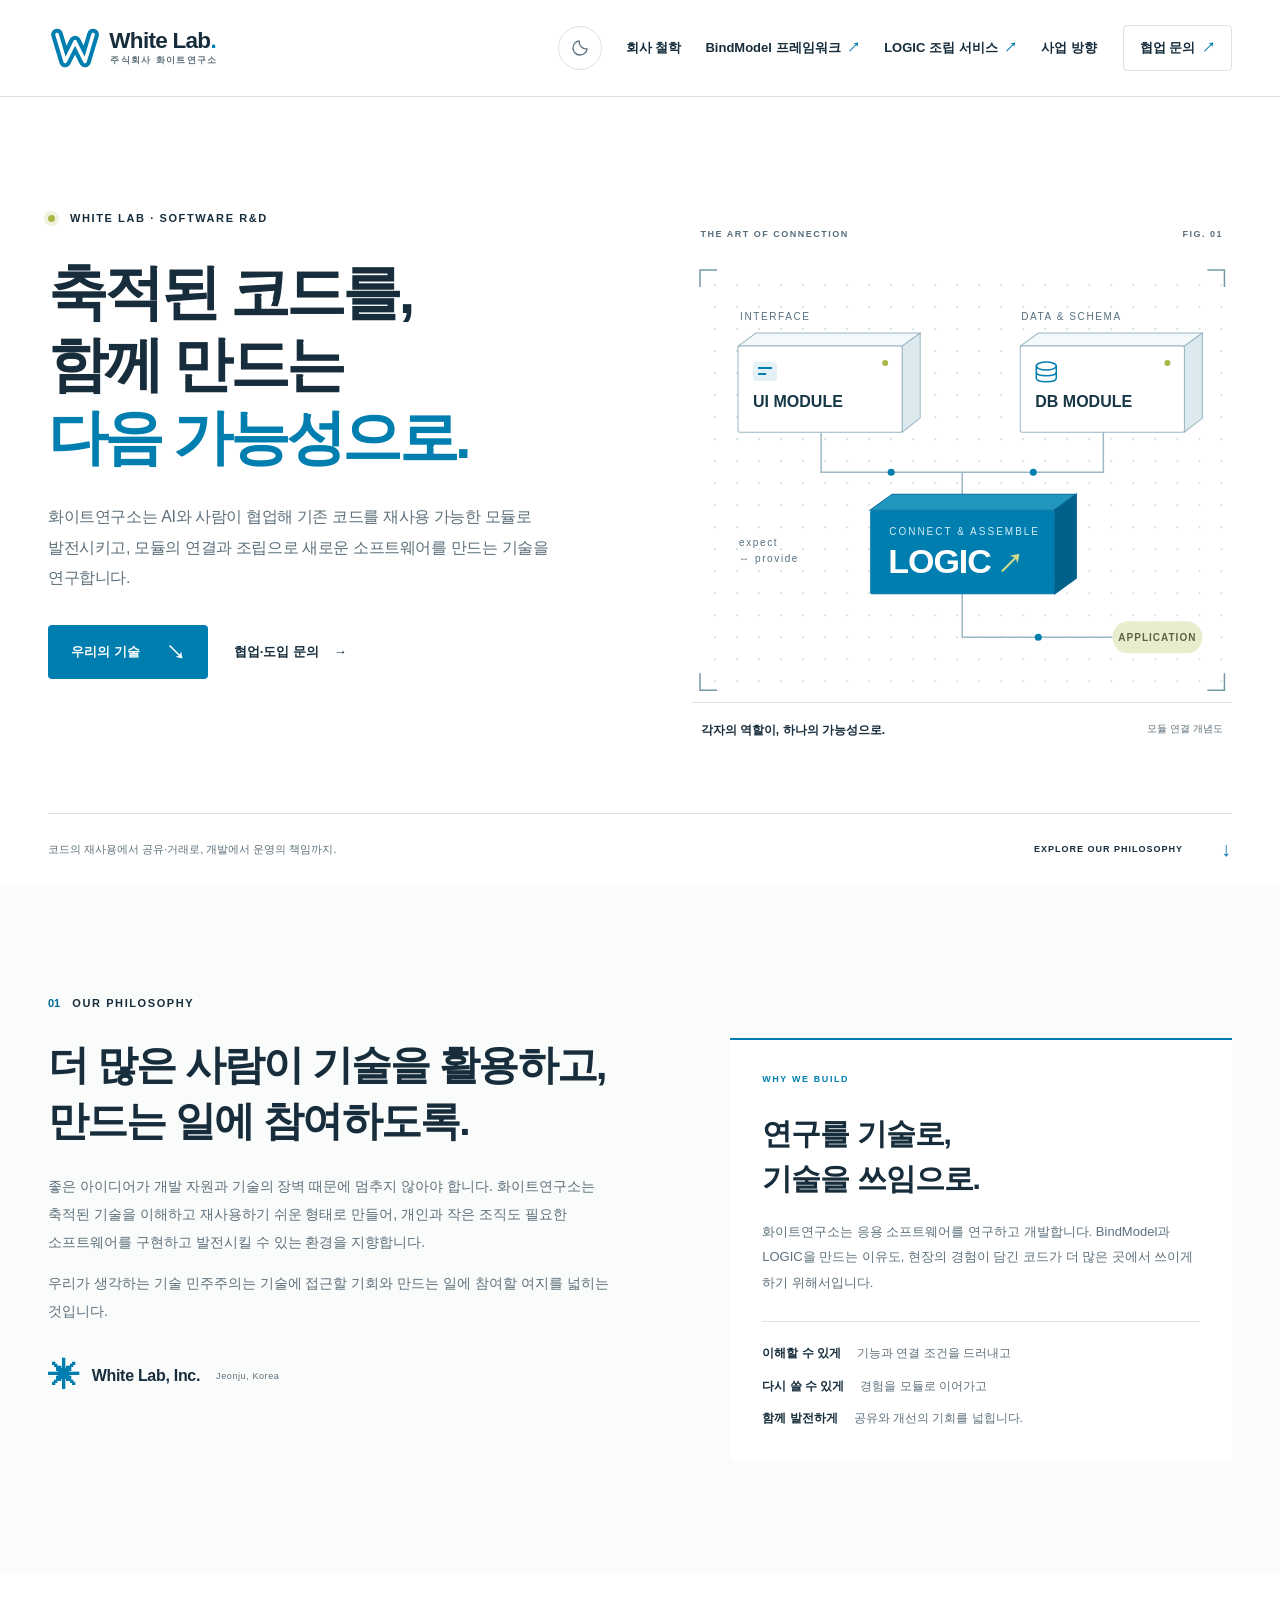
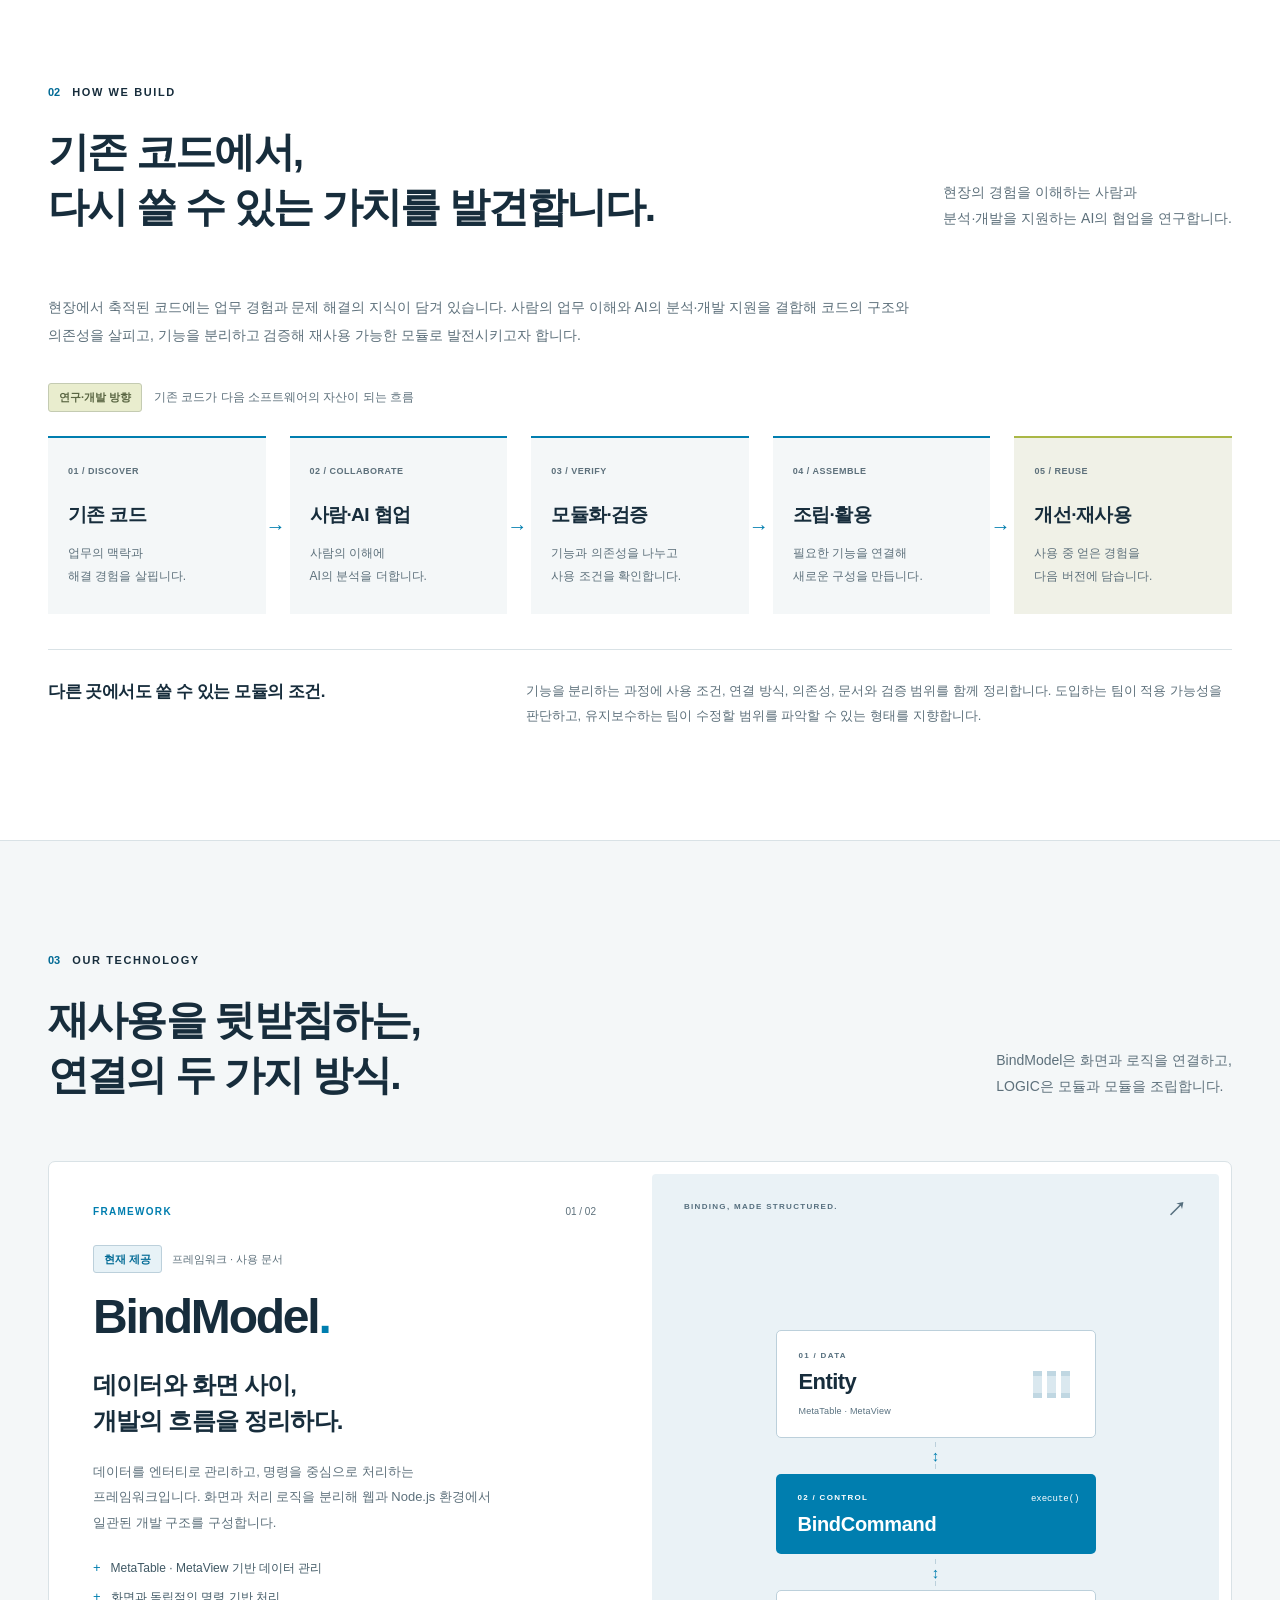
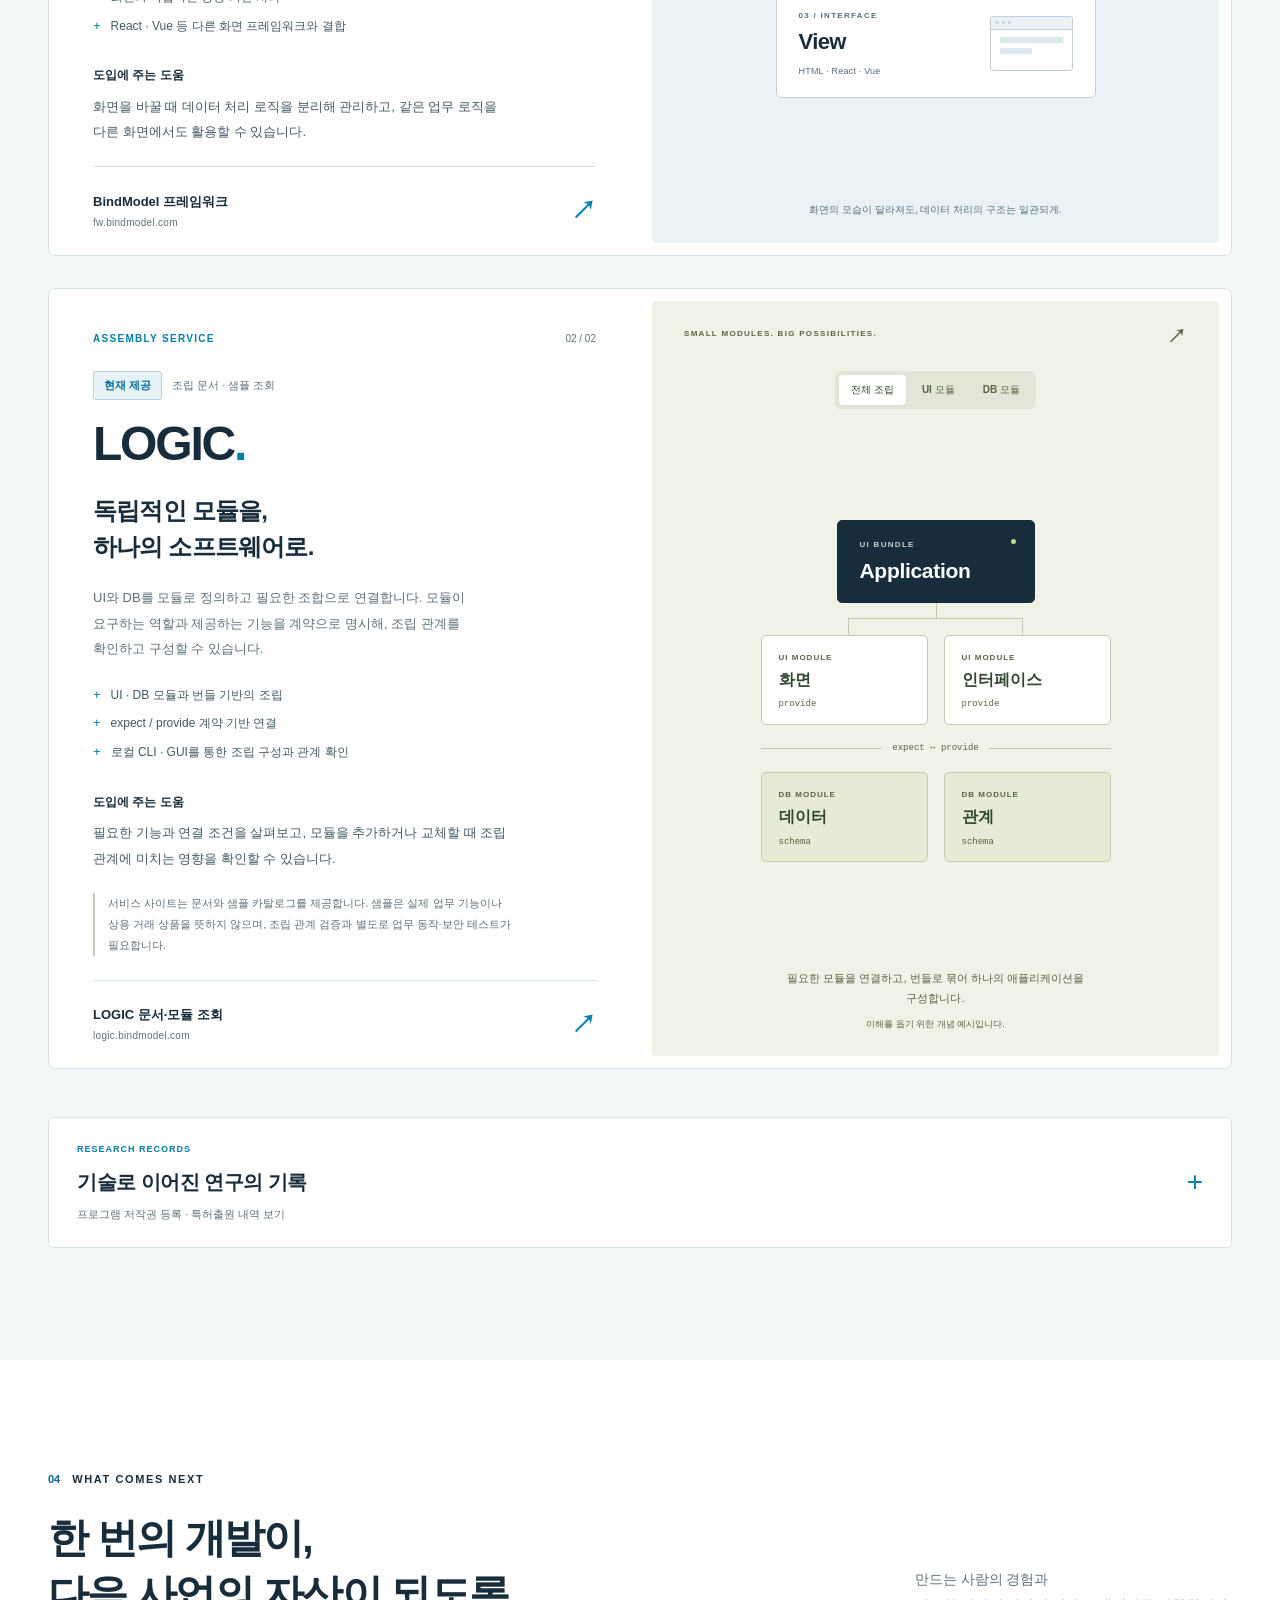
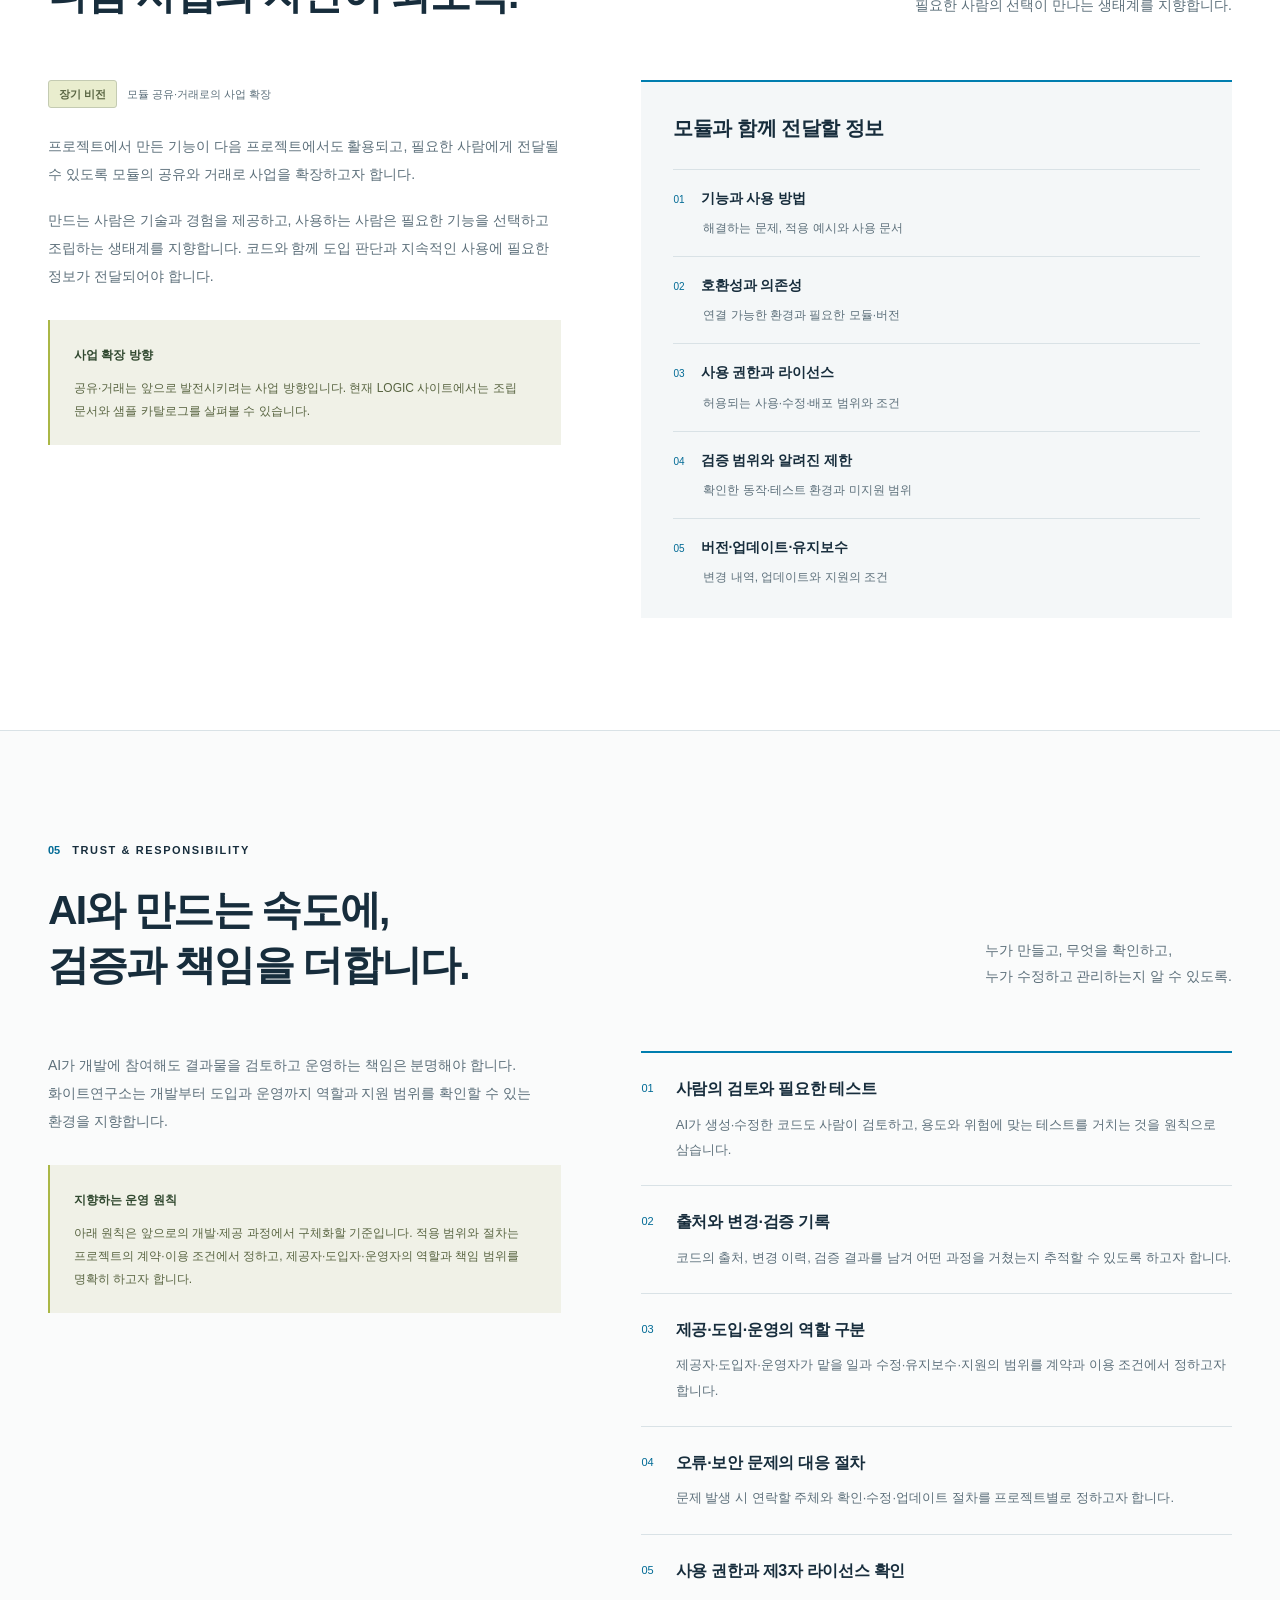
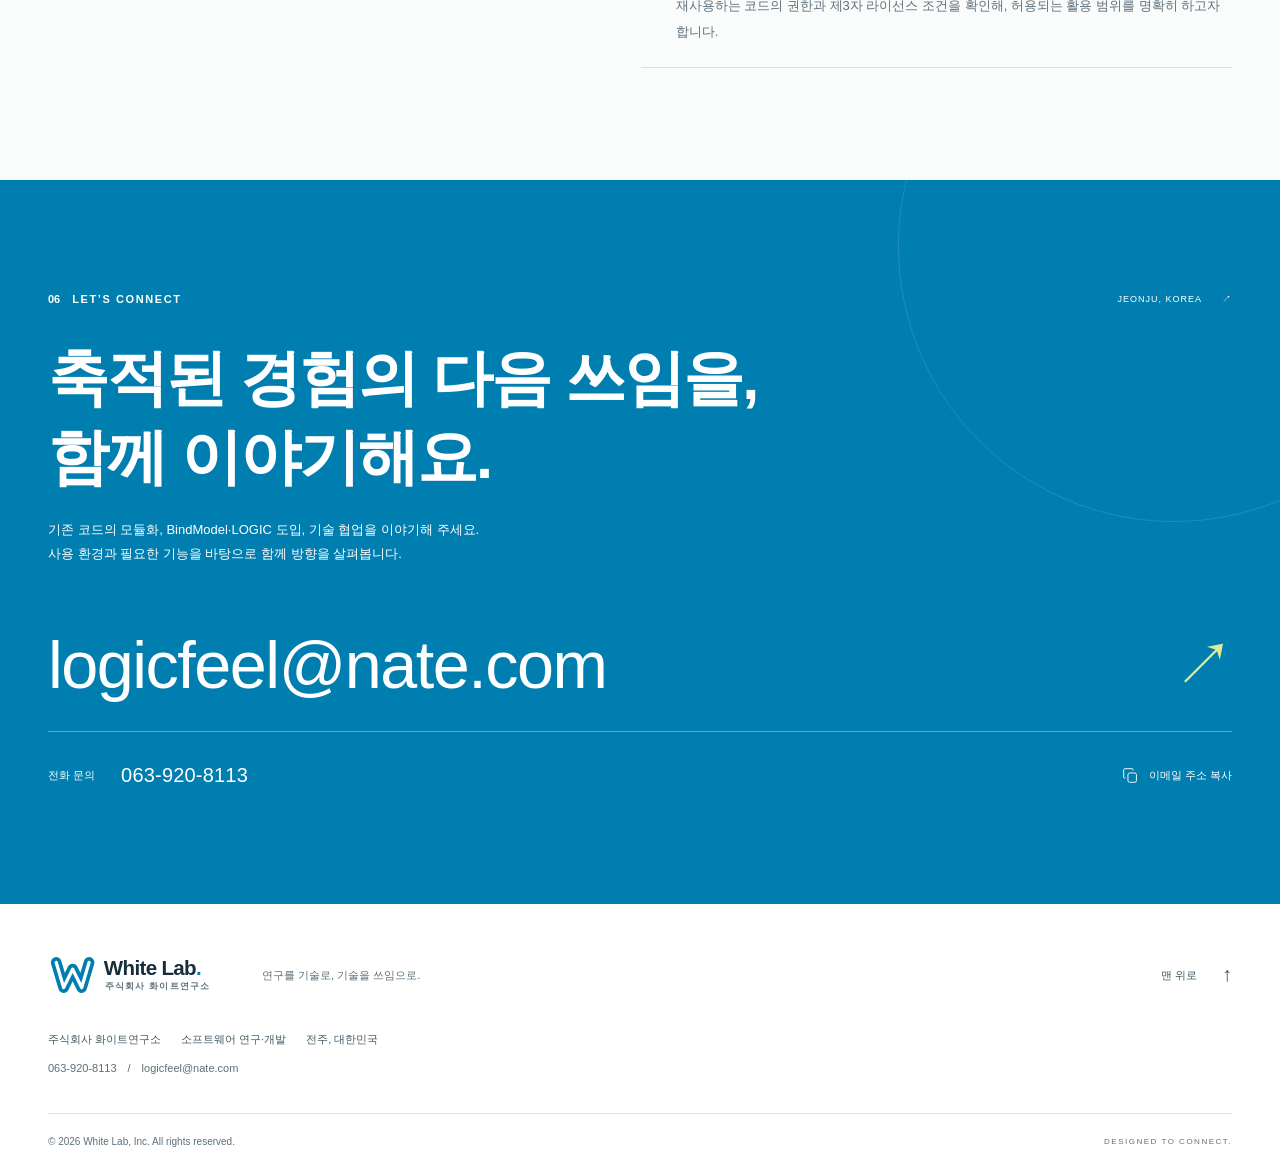
==== commit eeded218: "회사 소개 갱신" ====
--- a/docs/index.html
+++ b/docs/index.html
@@ -4,14 +4,14 @@
   <meta charset="utf-8">
   <meta name="viewport" content="width=device-width, initial-scale=1">
   <meta name="theme-color" content="#007eaf">
-  <meta name="description" content="주식회사 화이트연구소는 BindModel 프레임워크와 LOGIC 조립 서비스를 통해 데이터와 화면, 모듈과 서비스를 연결하는 소프트웨어 구조를 연구합니다.">
+  <meta name="description" content="화이트연구소는 AI와 사람의 협업으로 기존 코드를 재사용 가능한 모듈로 발전시키는 기술을 연구합니다. BindModel·LOGIC을 바탕으로 공유·거래와 책임 있는 개발·운영을 지향합니다.">
   <meta property="og:type" content="website">
   <meta property="og:url" content="https://bindmodel.com/">
   <meta property="og:locale" content="ko_KR">
   <meta property="og:site_name" content="화이트연구소 · White Lab">
-  <meta property="og:title" content="화이트연구소 — 연결에서 시작하는 소프트웨어">
-  <meta property="og:description" content="BindModel 프레임워크와 LOGIC 조립 서비스. 재사용 가능한 소프트웨어의 구조를 연구하고 만듭니다.">
-  <title>화이트연구소 — 연결에서 시작하는 소프트웨어</title>
+  <meta property="og:title" content="화이트연구소 — 축적된 코드에서, 다음 가능성으로">
+  <meta property="og:description" content="AI와 함께 기존 코드의 가치를 발견하고, 모듈의 연결과 재사용으로 더 많은 사람이 기술에 참여할 수 있는 환경을 연구합니다.">
+  <title>화이트연구소 — 축적된 코드에서, 다음 가능성으로</title>
   <link rel="canonical" href="https://bindmodel.com/">
   <link rel="sitemap" type="application/xml" href="./sitemap.xml">
   <link rel="icon" href="./assets/symbol.svg" type="image/svg+xml">
@@ -37,11 +37,11 @@
         </button>
       </div>
       <nav class="primary-nav" id="primary-nav" aria-label="주메뉴">
-        <a href="#about">회사 소개</a>
-        <a href="#intellectual-property">지식재산권</a>
+        <a href="#about">회사 철학</a>
         <a href="https://fw.bindmodel.com/" target="_blank" rel="noopener noreferrer">BindModel 프레임워크 <span aria-hidden="true">↗</span><span class="sr-only"> (새 창)</span></a>
         <a href="https://logic.bindmodel.com/" target="_blank" rel="noopener noreferrer">LOGIC 조립 서비스 <span aria-hidden="true">↗</span><span class="sr-only"> (새 창)</span></a>
-        <a class="nav-contact" href="#contact">문의하기 <span aria-hidden="true">↗</span></a>
+        <a href="#ecosystem">사업 방향</a>
+        <a class="nav-contact" href="#contact">협업 문의 <span aria-hidden="true">↗</span></a>
       </nav>
     </div>
   </header>
@@ -50,11 +50,11 @@
     <section class="hero container" aria-labelledby="hero-title">
       <div class="hero-copy">
         <p class="eyebrow"><span class="status-dot" aria-hidden="true"></span> WHITE LAB · SOFTWARE R&amp;D</p>
-        <h1 id="hero-title">연결에서 시작하는<br>소프트웨어의<br><span>새로운 가능성.</span></h1>
-        <p class="hero-description">데이터와 화면을 잇고, 모듈을 조립합니다.<br>화이트연구소는 재사용 가능한<br class="mobile-break"> 소프트웨어의 구조를 연구하고 만듭니다.</p>
+        <h1 id="hero-title">축적된 코드를,<br>함께 만드는<br><span>다음 가능성으로.</span></h1>
+        <p class="hero-description">화이트연구소는 AI와 사람이 협업해 기존 코드를 재사용 가능한 모듈로 발전시키고, 모듈의 연결과 조립으로 새로운 소프트웨어를 만드는 기술을 연구합니다.</p>
         <div class="hero-actions">
-          <a class="button button-primary" href="#technology">보유 기술 살펴보기 <span aria-hidden="true">↘</span></a>
-          <a class="text-link" href="#about">화이트연구소 소개 <span aria-hidden="true">→</span></a>
+          <a class="button button-primary" href="#technology">우리의 기술 <span aria-hidden="true">↘</span></a>
+          <a class="text-link" href="#contact">협업·도입 문의 <span aria-hidden="true">→</span></a>
         </div>
       </div>
       <figure class="hero-figure">
@@ -102,23 +102,64 @@
         </svg>
         <figcaption><span class="figure-caption">각자의 역할이, 하나의 가능성으로.</span><span class="figure-note">모듈 연결 개념도</span></figcaption>
       </figure>
-      <div class="hero-bottom"><span>독립적인 모듈. 유연한 연결. 함께 만드는 소프트웨어.</span><a href="#technology">EXPLORE OUR TECHNOLOGY <span aria-hidden="true">↓</span></a></div>
+      <div class="hero-bottom"><span>코드의 재사용에서 공유·거래로, 개발에서 운영의 책임까지.</span><a href="#about">EXPLORE OUR PHILOSOPHY <span aria-hidden="true">↓</span></a></div>
+    </section>
+
+    <section class="about section-space" id="about" aria-labelledby="about-title">
+      <div class="container about-grid">
+        <div class="about-copy">
+          <p class="eyebrow"><span class="section-number">01</span> OUR PHILOSOPHY</p>
+          <h2 id="about-title">더 많은 사람이 기술을 활용하고,<br>만드는 일에 참여하도록.</h2>
+          <p>좋은 아이디어가 개발 자원과 기술의 장벽 때문에 멈추지 않아야 합니다. 화이트연구소는 축적된 기술을 이해하고 재사용하기 쉬운 형태로 만들어, 개인과 작은 조직도 필요한 소프트웨어를 구현하고 발전시킬 수 있는 환경을 지향합니다.</p>
+          <p>우리가 생각하는 기술 민주주의는 기술에 접근할 기회와 만드는 일에 참여할 여지를 넓히는 것입니다.</p>
+          <div class="about-signature"><span class="small-cross" aria-hidden="true">✳</span> White Lab, Inc.<span>Jeonju, Korea</span></div>
+        </div>
+        <div class="philosophy-note">
+          <p class="note-label">WHY WE BUILD</p>
+          <h3>연구를 기술로,<br>기술을 쓰임으로.</h3>
+          <p>화이트연구소는 응용 소프트웨어를 연구하고 개발합니다. BindModel과 LOGIC을 만드는 이유도, 현장의 경험이 담긴 코드가 더 많은 곳에서 쓰이게 하기 위해서입니다.</p>
+          <ul class="philosophy-values"><li><strong>이해할 수 있게</strong><span>기능과 연결 조건을 드러내고</span></li><li><strong>다시 쓸 수 있게</strong><span>경험을 모듈로 이어가고</span></li><li><strong>함께 발전하게</strong><span>공유와 개선의 기회를 넓힙니다.</span></li></ul>
+        </div>
+      </div>
+    </section>
+
+    <section class="approach section-space" id="approach" aria-labelledby="approach-title">
+      <div class="container">
+        <div class="section-heading">
+          <p class="eyebrow"><span class="section-number">02</span> HOW WE BUILD</p>
+          <div class="heading-row"><h2 id="approach-title">기존 코드에서,<br>다시 쓸 수 있는 가치를 발견합니다.</h2><p>현장의 경험을 이해하는 사람과<br>분석·개발을 지원하는 AI의 협업을 연구합니다.</p></div>
+        </div>
+        <p class="section-intro">현장에서 축적된 코드에는 업무 경험과 문제 해결의 지식이 담겨 있습니다. 사람의 업무 이해와 AI의 분석·개발 지원을 결합해 코드의 구조와 의존성을 살피고, 기능을 분리하고 검증해 재사용 가능한 모듈로 발전시키고자 합니다.</p>
+        <figure class="reuse-workflow">
+          <figcaption><span class="stage-badge stage-badge-direction">연구·개발 방향</span><span>기존 코드가 다음 소프트웨어의 자산이 되는 흐름</span></figcaption>
+          <ol class="workflow-steps">
+            <li><span class="workflow-index">01 / DISCOVER</span><strong>기존 코드</strong><p>업무의 맥락과 <br>해결 경험을 살핍니다.</p></li>
+            <li><span class="workflow-index">02 / COLLABORATE</span><strong>사람·AI 협업</strong><p>사람의 이해에 <br>AI의 분석을 더합니다.</p></li>
+            <li><span class="workflow-index">03 / VERIFY</span><strong>모듈화·검증</strong><p>기능과 의존성을 나누고 <br>사용 조건을 확인합니다.</p></li>
+            <li><span class="workflow-index">04 / ASSEMBLE</span><strong>조립·활용</strong><p>필요한 기능을 연결해 <br>새로운 구성을 만듭니다.</p></li>
+            <li><span class="workflow-index">05 / REUSE</span><strong>개선·재사용</strong><p>사용 중 얻은 경험을 <br>다음 버전에 담습니다.</p></li>
+          </ol>
+        </figure>
+        <div class="module-context"><h3>다른 곳에서도 쓸 수 있는 모듈의 조건.</h3><p>기능을 분리하는 과정에 사용 조건, 연결 방식, 의존성, 문서와 검증 범위를 함께 정리합니다. 도입하는 팀이 적용 가능성을 판단하고, 유지보수하는 팀이 수정할 범위를 파악할 수 있는 형태를 지향합니다.</p></div>
+      </div>
     </section>
 
     <section class="technology section-space" id="technology" aria-labelledby="technology-title">
       <div class="container">
         <div class="section-heading">
-          <p class="eyebrow"><span class="section-number">01</span> OUR TECHNOLOGY</p>
-          <div class="heading-row"><h2 id="technology-title">연결의 두 가지 방식.</h2><p>화면과 데이터의 연결부터 모듈의 조립까지,<br>소프트웨어를 구성하는 방법을 만듭니다.</p></div>
+          <p class="eyebrow"><span class="section-number">03</span> OUR TECHNOLOGY</p>
+          <div class="heading-row"><h2 id="technology-title">재사용을 뒷받침하는,<br>연결의 두 가지 방식.</h2><p>BindModel은 화면과 로직을 연결하고,<br>LOGIC은 모듈과 모듈을 조립합니다.</p></div>
         </div>
 
         <article class="product product-bindmodel" aria-labelledby="bindmodel-title">
           <div class="product-copy">
             <div class="product-meta"><span class="product-type">FRAMEWORK</span><span class="product-order">01 / 02</span></div>
+            <p class="capability-status"><span class="stage-badge">현재 제공</span> 프레임워크 · 사용 문서</p>
             <h3 id="bindmodel-title">BindModel<span class="product-dot">.</span></h3>
             <p class="product-lead">데이터와 화면 사이,<br>개발의 흐름을 정리하다.</p>
             <p class="product-description">데이터를 엔터티로 관리하고, 명령을 중심으로 처리하는 프레임워크입니다. 화면과 처리 로직을 분리해 웹과 Node.js 환경에서 일관된 개발 구조를 구성합니다.</p>
-            <ul class="feature-list"><li>MetaTable · MetaView 기반 데이터 관리</li><li>화면과 독립적인 명령 기반 처리</li><li>React · Vue 등 다른 프레임워크와 결합</li></ul>
+            <ul class="feature-list"><li>MetaTable · MetaView 기반 데이터 관리</li><li>화면과 독립적인 명령 기반 처리</li><li>React · Vue 등 다른 화면 프레임워크와 결합</li></ul>
+            <p class="product-value"><strong>도입에 주는 도움</strong>화면을 바꿀 때 데이터 처리 로직을 분리해 관리하고, 같은 업무 로직을 다른 화면에서도 활용할 수 있습니다.</p>
             <a class="product-link" href="https://fw.bindmodel.com/" target="_blank" rel="noopener noreferrer"><span>BindModel 프레임워크 <small>fw.bindmodel.com</small></span><span class="link-arrow" aria-hidden="true">↗</span><span class="sr-only"> (새 창)</span></a>
           </div>
           <div class="bindmodel-visual" aria-label="데이터 엔터티, 명령, 화면이 연결되는 BindModel 개념도">
@@ -137,11 +178,14 @@
         <article class="product product-logic" aria-labelledby="logic-title">
           <div class="product-copy">
             <div class="product-meta"><span class="product-type">ASSEMBLY SERVICE</span><span class="product-order">02 / 02</span></div>
+            <p class="capability-status"><span class="stage-badge">현재 제공</span> 조립 문서 · 샘플 조회</p>
             <h3 id="logic-title">LOGIC<span class="product-dot">.</span></h3>
             <p class="product-lead">독립적인 모듈을,<br>하나의 소프트웨어로.</p>
             <p class="product-description">UI와 DB를 모듈로 정의하고 필요한 조합으로 연결합니다. 모듈이 요구하는 역할과 제공하는 기능을 계약으로 명시해, 조립 관계를 확인하고 구성할 수 있습니다.</p>
-            <ul class="feature-list"><li>UI · DB 모듈과 번들 기반의 조립</li><li>expect / provide 계약 기반 연결</li><li>CLI · GUI를 통한 구성과 조립 관계 확인</li></ul>
-            <a class="product-link" href="https://logic.bindmodel.com/" target="_blank" rel="noopener noreferrer"><span>LOGIC 조립 서비스 <small>logic.bindmodel.com</small></span><span class="link-arrow" aria-hidden="true">↗</span><span class="sr-only"> (새 창)</span></a>
+            <ul class="feature-list"><li>UI · DB 모듈과 번들 기반의 조립</li><li>expect / provide 계약 기반 연결</li><li>로컬 CLI · GUI를 통한 조립 구성과 관계 확인</li></ul>
+            <p class="product-value"><strong>도입에 주는 도움</strong>필요한 기능과 연결 조건을 살펴보고, 모듈을 추가하거나 교체할 때 조립 관계에 미치는 영향을 확인할 수 있습니다.</p>
+            <p class="product-scope">서비스 사이트는 문서와 샘플 카탈로그를 제공합니다. 샘플은 실제 업무 기능이나 상용 거래 상품을 뜻하지 않으며, 조립 관계 검증과 별도로 업무 동작·보안 테스트가 필요합니다.</p>
+            <a class="product-link" href="https://logic.bindmodel.com/" target="_blank" rel="noopener noreferrer"><span>LOGIC 문서·모듈 조회 <small>logic.bindmodel.com</small></span><span class="link-arrow" aria-hidden="true">↗</span><span class="sr-only"> (새 창)</span></a>
           </div>
           <div class="logic-visual">
             <div class="visual-label"><span>SMALL MODULES. BIG POSSIBILITIES.</span><span aria-hidden="true">↗</span></div>
@@ -161,80 +205,108 @@
             <span class="concept-label">이해를 돕기 위한 개념 예시입니다.</span>
           </div>
         </article>
-      </div>
-    </section>
-
-    <section class="approach section-space" aria-labelledby="approach-title">
-      <div class="container">
-        <div class="section-heading"><p class="eyebrow"><span class="section-number">02</span> HOW WE THINK</p><div class="heading-row"><h2 id="approach-title">잘 만든 구조는,<br>다음 가능성을 남깁니다.</h2><p>한 번의 구현을 넘어 다음 연결을 생각합니다.<br>이것이 화이트연구소가 연구하는 방향입니다.</p></div></div>
-        <div class="principles">
-          <article class="principle"><div class="principle-top"><span>01</span><svg viewBox="0 0 48 48" aria-hidden="true"><path d="M6 6h14v14H6zm22 0h14v14H28zM6 28h14v14H6zm22 0h14v14H28z"/></svg></div><h3>역할은 명확하게</h3><p>데이터, 화면, 처리 로직의 역할을 나눕니다. 각 부분의 책임을 명확히 하는 데서 구조를 시작합니다.</p><span class="principle-word">SEPARATE</span></article>
-          <article class="principle"><div class="principle-top"><span>02</span><svg viewBox="0 0 48 48" aria-hidden="true"><path d="M20 14h-6a10 10 0 0 0 0 20h6m8-20h6a10 10 0 0 1 0 20h-6M14 24h20"/></svg></div><h3>연결은 유연하게</h3><p>필요한 역할을 계약으로 표현합니다. 서로 다른 모듈이 명시적인 연결을 통해 함께 동작하도록 설계합니다.</p><span class="principle-word">CONNECT</span></article>
-          <article class="principle"><div class="principle-top"><span>03</span><svg viewBox="0 0 48 48" aria-hidden="true"><path d="M36 15a16 16 0 1 0 3 15M36 5v12H24"/></svg></div><h3>다시 쓸 수 있도록</h3><p>기능을 독립적인 모듈로 만듭니다. 필요한 부분을 선택하고 조합하며 새로운 구성을 이어갈 수 있게 합니다.</p><span class="principle-word">REUSE</span></article>
-        </div>
-      </div>
-    </section>
-
-    <section class="about section-space" id="about" aria-labelledby="about-title">
-      <div class="container about-grid">
-        <div class="about-copy"><p class="eyebrow"><span class="section-number">03</span> ABOUT WHITE LAB</p><h2 id="about-title">연구를 기술로,<br>기술을 쓰임으로.</h2><p>화이트연구소는 응용 소프트웨어를 개발하고 공급하는 회사입니다. BindModel 프레임워크와 LOGIC 조립 서비스를 중심으로, 데이터와 화면을 다루고 모듈을 연결하는 방법을 연구합니다.</p><p>전주에서 시작해 소프트웨어의 더 나은 구조를 만들어갑니다.</p><div class="about-signature"><span class="small-cross" aria-hidden="true">✳</span> White Lab, Inc.<span>Jeonju, Korea</span></div></div>
-        <dl class="company-facts"><div><dt>회사명</dt><dd>주식회사 화이트연구소</dd></div><div><dt>대표자</dt><dd>김영호</dd></div><div><dt>개업일</dt><dd><time datetime="2026-01-21">2026년 1월 21일</time></dd></div><div><dt>사업 분야</dt><dd>응용 소프트웨어 개발 및 공급업</dd></div><div><dt>사업자등록번호</dt><dd>414-86-04039</dd></div><div><dt>소재지</dt><dd>전북특별자치도 전주시 완산구<br>배학4길 46-8, 101호<span class="address-detail">(효자동3가)</span></dd></div></dl>
-      </div>
-    </section>
-
-    <section class="intellectual-property section-space" id="intellectual-property" aria-labelledby="ip-title">
+        <div class="technology-records" id="intellectual-property">
+          <details class="research-details">
+            <summary><span><span class="records-eyebrow">RESEARCH RECORDS</span><span class="records-title">기술로 이어진 연구의 기록</span><span class="records-caption">프로그램 저작권 등록 · 특허출원 내역 보기</span></span><span class="records-toggle" aria-hidden="true">+</span></summary>
+            <div class="records-content">
+              <div class="ip-totals" aria-label="저작권 등록 6건, 특허 출원 2건">
+                <div class="ip-total"><span class="ip-total-label">SOFTWARE COPYRIGHT</span><div><strong>06</strong><span>프로그램 저작권 등록</span></div></div>
+                <div class="ip-total"><span class="ip-total-label">PATENT APPLICATION</span><div><strong>02</strong><span>특허 출원</span></div></div>
+                <p class="ip-total-note">데이터, 프레임워크, 모듈 조립을 잇는<br>소프트웨어 연구의 기록입니다.</p>
+              </div>
+
+              <div class="ip-group-heading"><h3 id="copyright-title">프로그램 저작권 등록</h3><span>한국저작권위원회</span></div>
+              <table class="copyright-table" aria-labelledby="copyright-title">
+                <caption class="sr-only">등록된 프로그램 6건의 명칭, 등록번호, 등록일과 상태</caption>
+                <thead><tr><th scope="col">프로그램 명칭</th><th scope="col">등록번호</th><th scope="col">등록일</th><th scope="col">상태</th></tr></thead>
+                <tbody>
+                  <tr><th scope="row"><strong>Logic Core</strong><span>로직 코어</span></th><td><span class="ip-mobile-label">등록번호</span>C-2024-030358</td><td><span class="ip-mobile-label">등록일</span><time datetime="2024-08-29">2024.08.29</time></td><td><span class="ip-status ip-status-registered">등록</span></td></tr>
+                  <tr><th scope="row"><strong>Logic Entity</strong><span>로직 엔티티</span></th><td><span class="ip-mobile-label">등록번호</span>C-2024-030359</td><td><span class="ip-mobile-label">등록일</span><time datetime="2024-08-29">2024.08.29</time></td><td><span class="ip-status ip-status-registered">등록</span></td></tr>
+                  <tr><th scope="row"><strong>Logic BindModel</strong><span>로직 바인드모델</span></th><td><span class="ip-mobile-label">등록번호</span>C-2024-030360</td><td><span class="ip-mobile-label">등록일</span><time datetime="2024-08-29">2024.08.29</time></td><td><span class="ip-status ip-status-registered">등록</span></td></tr>
+                  <tr><th scope="row"><strong>Logic Assembly</strong><span>로직 어셈블리</span></th><td><span class="ip-mobile-label">등록번호</span>C-2026-050652</td><td><span class="ip-mobile-label">등록일</span><time datetime="2026-10-13">2026.10.13</time></td><td><span class="ip-status ip-status-registered">등록</span></td></tr>
+                  <tr><th scope="row"><strong>Logic SQL Entity</strong><span>로직 에스큐엘 엔티티</span></th><td><span class="ip-mobile-label">등록번호</span>C-2026-050653</td><td><span class="ip-mobile-label">등록일</span><time datetime="2026-10-13">2026.10.13</time></td><td><span class="ip-status ip-status-registered">등록</span></td></tr>
+                  <tr><th scope="row"><strong>Logic Auto CLI</strong><span>로직 오토 씨엘아이</span></th><td><span class="ip-mobile-label">등록번호</span>C-2026-050654</td><td><span class="ip-mobile-label">등록일</span><time datetime="2026-10-13">2026.10.13</time></td><td><span class="ip-status ip-status-registered">등록</span></td></tr>
+                </tbody>
+              </table>
+
+              <div class="ip-group-heading patent-group-heading"><h3 id="patents-title">특허 출원</h3><span>소프트웨어 구조와 조립 기술</span></div>
+              <div class="patent-grid" role="group" aria-labelledby="patents-title">
+                <article class="patent-record" aria-labelledby="patent-assembly-title">
+                  <div class="patent-record-top"><span class="ip-status ip-status-filed">특허 출원</span><span class="patent-index">01 / 02</span></div>
+                  <p class="patent-topic">MODULE ASSEMBLY</p>
+                  <h4 id="patent-assembly-title">다축 메타데이터 기반<br>소프트웨어 모듈 조립</h4>
+                  <dl class="patent-metadata"><div><dt>출원번호</dt><dd>특허-2026-0109545</dd></div><div><dt>출원일</dt><dd><time datetime="2026-06-16">2026.06.16</time></dd></div></dl>
+                  <details class="patent-details"><summary>출원 명칭 보기<span aria-hidden="true">+</span></summary><p lang="en">METHOD AND SYSTEM FOR ASSEMBLING SOFTWARE MODULES USING MULTI-AXIS DEPENDENCY METADATA AND RESOLUTION</p></details>
+                </article>
+                <article class="patent-record" aria-labelledby="patent-type-title">
+                  <div class="patent-record-top"><span class="ip-status ip-status-filed">특허 출원</span><span class="patent-index">02 / 02</span></div>
+                  <p class="patent-topic">DYNAMIC TYPE COMPATIBILITY</p>
+                  <h4 id="patent-type-title">자바스크립트 기반<br>동적 타입 허용관계 판정</h4>
+                  <dl class="patent-metadata"><div><dt>출원번호</dt><dd>특허-2026-0192422</dd></div><div><dt>출원일</dt><dd><time datetime="2026-10-07">2026.10.07</time></dd></div></dl>
+                  <details class="patent-details"><summary>출원 명칭 보기<span aria-hidden="true">+</span></summary><p lang="en">METHOD, APPARATUS AND RECORDING MEDIUM FOR DYNAMIC TYPE COMPATIBILITY DETERMINATION USING INTERPRETATION OF JAVASCRIPT VALUE STRUCTURES AS TYPE META-EXPRESSIONS AND A DIRECTED COMPATIBILITY GRAPH</p></details>
+                </article>
+              </div>
+              <p class="ip-source-note">제공된 등록증 및 출원사실증명원에 기재된 명칭·번호·날짜를 정리한 기록입니다. 특허는 출원 기록이며 등록특허를 뜻하지 않습니다.<br>특허 카드의 한글 제목은 기술 주제의 요약이며, 영문 출원 명칭은 펼쳐서 확인할 수 있습니다.</p>
+            </div>
+          </details>
+        </div>
+      </div>
+    </section>
+
+    <section class="ecosystem section-space" id="ecosystem" aria-labelledby="ecosystem-title">
       <div class="container">
         <div class="section-heading">
-          <p class="eyebrow"><span class="section-number">04</span> INTELLECTUAL PROPERTY</p>
-          <div class="heading-row"><h2 id="ip-title">연구의 결과를,<br>기술의 기록으로.</h2><p>BindModel과 LOGIC의 기반 기술에 대한<br>저작권 등록과 특허출원 내역입니다.</p></div>
-        </div>
-
-        <div class="ip-totals" aria-label="저작권 등록 6건, 특허 출원 2건">
-          <div class="ip-total"><span class="ip-total-label">SOFTWARE COPYRIGHT</span><div><strong>06</strong><span>프로그램 저작권 등록</span></div></div>
-          <div class="ip-total"><span class="ip-total-label">PATENT APPLICATION</span><div><strong>02</strong><span>특허 출원</span></div></div>
-          <p class="ip-total-note">데이터, 프레임워크, 모듈 조립을 잇는<br>소프트웨어 연구의 기록입니다.</p>
-        </div>
-
-        <div class="ip-group-heading"><h3 id="copyright-title">프로그램 저작권 등록</h3><span>한국저작권위원회</span></div>
-        <table class="copyright-table" aria-labelledby="copyright-title">
-          <caption class="sr-only">등록된 프로그램 6건의 명칭, 등록번호, 등록일과 상태</caption>
-          <thead><tr><th scope="col">프로그램 명칭</th><th scope="col">등록번호</th><th scope="col">등록일</th><th scope="col">상태</th></tr></thead>
-          <tbody>
-            <tr><th scope="row"><strong>Logic Core</strong><span>로직 코어</span></th><td><span class="ip-mobile-label">등록번호</span>C-2024-030358</td><td><span class="ip-mobile-label">등록일</span><time datetime="2024-08-29">2024.08.29</time></td><td><span class="ip-status ip-status-registered">등록</span></td></tr>
-            <tr><th scope="row"><strong>Logic Entity</strong><span>로직 엔티티</span></th><td><span class="ip-mobile-label">등록번호</span>C-2024-030359</td><td><span class="ip-mobile-label">등록일</span><time datetime="2024-08-29">2024.08.29</time></td><td><span class="ip-status ip-status-registered">등록</span></td></tr>
-            <tr><th scope="row"><strong>Logic BindModel</strong><span>로직 바인드모델</span></th><td><span class="ip-mobile-label">등록번호</span>C-2024-030360</td><td><span class="ip-mobile-label">등록일</span><time datetime="2024-08-29">2024.08.29</time></td><td><span class="ip-status ip-status-registered">등록</span></td></tr>
-            <tr><th scope="row"><strong>Logic Assembly</strong><span>로직 어셈블리</span></th><td><span class="ip-mobile-label">등록번호</span>C-2026-050652</td><td><span class="ip-mobile-label">등록일</span><time datetime="2026-10-13">2026.10.13</time></td><td><span class="ip-status ip-status-registered">등록</span></td></tr>
-            <tr><th scope="row"><strong>Logic SQL Entity</strong><span>로직 에스큐엘 엔티티</span></th><td><span class="ip-mobile-label">등록번호</span>C-2026-050653</td><td><span class="ip-mobile-label">등록일</span><time datetime="2026-10-13">2026.10.13</time></td><td><span class="ip-status ip-status-registered">등록</span></td></tr>
-            <tr><th scope="row"><strong>Logic Auto CLI</strong><span>로직 오토 씨엘아이</span></th><td><span class="ip-mobile-label">등록번호</span>C-2026-050654</td><td><span class="ip-mobile-label">등록일</span><time datetime="2026-10-13">2026.10.13</time></td><td><span class="ip-status ip-status-registered">등록</span></td></tr>
-          </tbody>
-        </table>
-
-        <div class="ip-group-heading patent-group-heading"><h3 id="patents-title">특허 출원</h3><span>소프트웨어 구조와 조립 기술</span></div>
-        <div class="patent-grid" role="group" aria-labelledby="patents-title">
-          <article class="patent-record" aria-labelledby="patent-assembly-title">
-            <div class="patent-record-top"><span class="ip-status ip-status-filed">특허 출원</span><span class="patent-index">01 / 02</span></div>
-            <p class="patent-topic">MODULE ASSEMBLY</p>
-            <h4 id="patent-assembly-title">다축 메타데이터 기반<br>소프트웨어 모듈 조립</h4>
-            <dl class="patent-metadata"><div><dt>출원번호</dt><dd>특허-2026-0109545</dd></div><div><dt>출원일</dt><dd><time datetime="2026-06-16">2026.06.16</time></dd></div></dl>
-            <details class="patent-details"><summary>출원 명칭 보기<span aria-hidden="true">+</span></summary><p lang="en">METHOD AND SYSTEM FOR ASSEMBLING SOFTWARE MODULES USING MULTI-AXIS DEPENDENCY METADATA AND RESOLUTION</p></details>
-          </article>
-          <article class="patent-record" aria-labelledby="patent-type-title">
-            <div class="patent-record-top"><span class="ip-status ip-status-filed">특허 출원</span><span class="patent-index">02 / 02</span></div>
-            <p class="patent-topic">DYNAMIC TYPE COMPATIBILITY</p>
-            <h4 id="patent-type-title">자바스크립트 기반<br>동적 타입 허용관계 판정</h4>
-            <dl class="patent-metadata"><div><dt>출원번호</dt><dd>특허-2026-0192422</dd></div><div><dt>출원일</dt><dd><time datetime="2026-10-07">2026.10.07</time></dd></div></dl>
-            <details class="patent-details"><summary>출원 명칭 보기<span aria-hidden="true">+</span></summary><p lang="en">METHOD, APPARATUS AND RECORDING MEDIUM FOR DYNAMIC TYPE COMPATIBILITY DETERMINATION USING INTERPRETATION OF JAVASCRIPT VALUE STRUCTURES AS TYPE META-EXPRESSIONS AND A DIRECTED COMPATIBILITY GRAPH</p></details>
-          </article>
-        </div>
-        <p class="ip-source-note">등록증 및 출원사실증명원 기재 기준입니다. 저작자·출원인: 김영호.<br>특허 카드의 한글 제목은 기술 주제의 요약이며, 영문 출원 명칭은 펼쳐서 확인할 수 있습니다.</p>
+          <p class="eyebrow"><span class="section-number">04</span> WHAT COMES NEXT</p>
+          <div class="heading-row"><h2 id="ecosystem-title">한 번의 개발이,<br>다음 사업의 자산이 되도록.</h2><p>만드는 사람의 경험과<br>필요한 사람의 선택이 만나는 생태계를 지향합니다.</p></div>
+        </div>
+        <div class="ecosystem-grid">
+          <div class="ecosystem-copy">
+            <p class="capability-status"><span class="stage-badge stage-badge-direction">장기 비전</span> 모듈 공유·거래로의 사업 확장</p>
+            <p>프로젝트에서 만든 기능이 다음 프로젝트에서도 활용되고, 필요한 사람에게 전달될 수 있도록 모듈의 공유와 거래로 사업을 확장하고자 합니다.</p>
+            <p>만드는 사람은 기술과 경험을 제공하고, 사용하는 사람은 필요한 기능을 선택하고 조립하는 생태계를 지향합니다. 코드와 함께 도입 판단과 지속적인 사용에 필요한 정보가 전달되어야 합니다.</p>
+            <div class="direction-note"><strong>사업 확장 방향</strong><p>공유·거래는 앞으로 발전시키려는 사업 방향입니다. 현재 LOGIC 사이트에서는 조립 문서와 샘플 카탈로그를 살펴볼 수 있습니다.</p></div>
+          </div>
+          <div class="module-information">
+            <h3>모듈과 함께 전달할 정보</h3>
+            <dl class="information-list">
+              <div><dt><span>01</span>기능과 사용 방법</dt><dd>해결하는 문제, 적용 예시와 사용 문서</dd></div>
+              <div><dt><span>02</span>호환성과 의존성</dt><dd>연결 가능한 환경과 필요한 모듈·버전</dd></div>
+              <div><dt><span>03</span>사용 권한과 라이선스</dt><dd>허용되는 사용·수정·배포 범위와 조건</dd></div>
+              <div><dt><span>04</span>검증 범위와 알려진 제한</dt><dd>확인한 동작·테스트 환경과 미지원 범위</dd></div>
+              <div><dt><span>05</span>버전·업데이트·유지보수</dt><dd>변경 내역, 업데이트와 지원의 조건</dd></div>
+            </dl>
+          </div>
+        </div>
+      </div>
+    </section>
+
+    <section class="responsibility section-space" id="responsibility" aria-labelledby="responsibility-title">
+      <div class="container">
+        <div class="section-heading">
+          <p class="eyebrow"><span class="section-number">05</span> TRUST &amp; RESPONSIBILITY</p>
+          <div class="heading-row"><h2 id="responsibility-title">AI와 만드는 속도에,<br>검증과 책임을 더합니다.</h2><p>누가 만들고, 무엇을 확인하고,<br>누가 수정하고 관리하는지 알 수 있도록.</p></div>
+        </div>
+        <div class="responsibility-grid">
+          <div class="responsibility-copy">
+            <p>AI가 개발에 참여해도 결과물을 검토하고 운영하는 책임은 분명해야 합니다. 화이트연구소는 개발부터 도입과 운영까지 역할과 지원 범위를 확인할 수 있는 환경을 지향합니다.</p>
+            <div class="direction-note"><strong>지향하는 운영 원칙</strong><p>아래 원칙은 앞으로의 개발·제공 과정에서 구체화할 기준입니다. 적용 범위와 절차는 프로젝트의 계약·이용 조건에서 정하고, 제공자·도입자·운영자의 역할과 책임 범위를 명확히 하고자 합니다.</p></div>
+          </div>
+          <ol class="responsibility-list">
+            <li><span class="responsibility-index">01</span><div><h3>사람의 검토와 필요한 테스트</h3><p>AI가 생성·수정한 코드도 사람이 검토하고, 용도와 위험에 맞는 테스트를 거치는 것을 원칙으로 삼습니다.</p></div></li>
+            <li><span class="responsibility-index">02</span><div><h3>출처와 변경·검증 기록</h3><p>코드의 출처, 변경 이력, 검증 결과를 남겨 어떤 과정을 거쳤는지 추적할 수 있도록 하고자 합니다.</p></div></li>
+            <li><span class="responsibility-index">03</span><div><h3>제공·도입·운영의 역할 구분</h3><p>제공자·도입자·운영자가 맡을 일과 수정·유지보수·지원의 범위를 계약과 이용 조건에서 정하고자 합니다.</p></div></li>
+            <li><span class="responsibility-index">04</span><div><h3>오류·보안 문제의 대응 절차</h3><p>문제 발생 시 연락할 주체와 확인·수정·업데이트 절차를 프로젝트별로 정하고자 합니다.</p></div></li>
+            <li><span class="responsibility-index">05</span><div><h3>사용 권한과 제3자 라이선스 확인</h3><p>재사용하는 코드의 권한과 제3자 라이선스 조건을 확인해, 허용되는 활용 범위를 명확히 하고자 합니다.</p></div></li>
+          </ol>
+        </div>
       </div>
     </section>
 
     <section class="contact section-space" id="contact" aria-labelledby="contact-title">
       <div class="container">
-        <div class="contact-top"><p class="eyebrow"><span class="section-number">05</span> LET’S CONNECT</p><span class="contact-location">JEONJU, KOREA <span aria-hidden="true">↗</span></span></div>
-        <h2 id="contact-title">다음 연결을,<br>함께 이야기해요.</h2>
-        <p class="contact-description">회사와 기술에 대한 궁금한 점을 보내주세요.<br>BindModel과 LOGIC에 관한 이야기를 기다립니다.</p>
+        <div class="contact-top"><p class="eyebrow"><span class="section-number">06</span> LET’S CONNECT</p><span class="contact-location">JEONJU, KOREA <span aria-hidden="true">↗</span></span></div>
+        <h2 id="contact-title">축적된 경험의 다음 쓰임을,<br>함께 이야기해요.</h2>
+        <p class="contact-description">기존 코드의 모듈화, BindModel·LOGIC 도입, 기술 협업을 이야기해 주세요.<br>사용 환경과 필요한 기능을 바탕으로 함께 방향을 살펴봅니다.</p>
         <a class="contact-email" href="mailto:logicfeel@nate.com"><span>logicfeel@nate.com</span><span class="contact-email-arrow" aria-hidden="true">↗</span></a>
         <div class="contact-bottom"><div class="contact-phone"><span>전화 문의</span><a href="tel:+82639208113">063-920-8113</a></div><button class="copy-email" type="button" data-email="logicfeel@nate.com" hidden><svg viewBox="0 0 20 20" aria-hidden="true"><rect x="7" y="7" width="10" height="11" rx="2"/><path d="M4 13H3a1 1 0 0 1-1-1V3a1 1 0 0 1 1-1h9a1 1 0 0 1 1 1v1"/></svg><span>이메일 주소 복사</span></button></div>
         <p class="copy-status sr-only" role="status"></p>
@@ -243,7 +315,7 @@
   </main>
 
   <footer class="site-footer">
-    <div class="container"><div class="footer-top"><a href="#" class="footer-brand" aria-label="화이트연구소 첫 화면"><img class="logo-light" src="./assets/logo.svg" alt="White Lab · 주식회사 화이트연구소" width="224" height="60" loading="lazy"><img class="logo-dark" src="./assets/logo-dark.svg" alt="White Lab · 주식회사 화이트연구소" width="224" height="60" loading="lazy"></a><p>연결에서 시작하는 소프트웨어의 새로운 가능성.</p><a class="back-top" href="#">맨 위로 <span aria-hidden="true">↑</span></a></div><div class="footer-details"><span>주식회사 화이트연구소</span><span>대표 김영호</span><span>사업자등록번호 414-86-04039</span></div><address>전북특별자치도 전주시 완산구 배학4길 46-8, 101호(효자동3가)<br><a href="tel:+82639208113">063-920-8113</a><span class="footer-separator" aria-hidden="true">/</span><a href="mailto:logicfeel@nate.com">logicfeel@nate.com</a></address><div class="footer-bottom"><small>© <span id="copyright-year">2026</span> White Lab, Inc. All rights reserved.</small><span>DESIGNED TO CONNECT.</span></div></div>
+    <div class="container"><div class="footer-top"><a href="#" class="footer-brand" aria-label="화이트연구소 첫 화면"><img class="logo-light" src="./assets/logo.svg" alt="White Lab · 주식회사 화이트연구소" width="224" height="60" loading="lazy"><img class="logo-dark" src="./assets/logo-dark.svg" alt="White Lab · 주식회사 화이트연구소" width="224" height="60" loading="lazy"></a><p>연구를 기술로, 기술을 쓰임으로.</p><a class="back-top" href="#">맨 위로 <span aria-hidden="true">↑</span></a></div><div class="footer-details"><span>주식회사 화이트연구소</span><span>소프트웨어 연구·개발</span><span>전주, 대한민국</span></div><address><a href="tel:+82639208113">063-920-8113</a><span class="footer-separator" aria-hidden="true">/</span><a href="mailto:logicfeel@nate.com">logicfeel@nate.com</a></address><div class="footer-bottom"><small>© <span id="copyright-year">2026</span> White Lab, Inc. All rights reserved.</small><span>DESIGNED TO CONNECT.</span></div></div>
   </footer>
 </body>
 </html>
--- a/docs/assets/styles.css
+++ b/docs/assets/styles.css
@@ -193,8 +193,7 @@
 .status-dot { width: 7px; height: 7px; border-radius: 50%; background: var(--olive); box-shadow: 0 0 0 4px var(--status-halo); margin-right: 3px; }
 h1 { margin-top: 30px; font-size: clamp(44px, 4.65vw, 68px); font-weight: 750; line-height: 1.22; letter-spacing: -3.7px; }
 h1 > span { color: var(--blue); }
-.hero-description { margin-top: 28px; color: var(--muted); font-size: 16px; line-height: 1.9; letter-spacing: -.4px; }
-.mobile-break { display: none; }
+.hero-description { max-width: 520px; margin-top: 28px; color: var(--muted); font-size: 16px; line-height: 1.9; letter-spacing: -.4px; }
 .hero-actions { display: flex; align-items: center; gap: 26px; margin-top: 32px; }
 .button { display: inline-flex; align-items: center; justify-content: center; gap: 26px; padding: 15px 22px; border: 1px solid transparent; border-radius: 4px; font-size: 13px; font-weight: 650; transition: background .2s, transform .2s; }
 .button:hover { transform: translateY(-2px); }
@@ -299,31 +298,54 @@
 .concept-label { display: block; margin-top: 8px; color: var(--olive-ink); font-size: 9px; text-align: center; }
 
 .approach { border-bottom: 1px solid var(--line); }
-.principles { display: grid; grid-template-columns: repeat(3, 1fr); margin-top: 60px; }
-.principle { position: relative; padding: 0 36px 0 0; }
-.principle + .principle { padding-left: 36px; border-left: 1px solid var(--line); }
-.principle:last-child { padding-right: 0; }
-.principle-top { display: flex; justify-content: space-between; align-items: center; color: var(--muted); font-size: 11px; font-variant-numeric: tabular-nums; }
-.principle-top svg { width: 41px; height: 41px; fill: none; stroke: var(--blue); stroke-width: 1.5; }
-.principle h3 { margin-top: 27px; font-size: 21px; font-weight: 650; letter-spacing: -.6px; }
-.principle p { max-width: 320px; margin-top: 13px; color: var(--muted); font-size: 13px; line-height: 1.95; }
-.principle-word { display: block; margin-top: 32px; color: var(--muted); font-size: 9px; font-weight: 600; letter-spacing: 1.5px; }
+.section-intro { max-width: 870px; color: var(--muted); font-size: 14px; line-height: 2; }
+.stage-badge { display: inline-block; flex-shrink: 0; padding: 5px 10px; border: 1px solid var(--diagram-node-line); border-radius: 3px; color: var(--blue-dark); background: var(--registered-bg); font-size: 11px; font-weight: 650; line-height: 1.5; }
+.stage-badge-direction { color: var(--olive-ink); background: var(--olive-light); border-color: var(--olive-line); }
+.capability-status { display: flex; flex-wrap: wrap; align-items: center; gap: 10px; margin-top: 24px; color: var(--muted); font-size: 11px; }
+.product .capability-status + h3 { margin-top: 18px; }
+.product-value { max-width: 420px; margin-bottom: 22px; color: var(--text-secondary); font-size: 13px; line-height: 1.95; }
+.product-value strong { display: block; margin-bottom: 6px; color: var(--ink); font-size: 12px; }
+.product-scope { max-width: 420px; margin-bottom: 24px; padding-left: 13px; border-left: 2px solid var(--olive-line); color: var(--muted); font-size: 11px; line-height: 1.9; }
+.reuse-workflow { margin-top: 34px; }
+.reuse-workflow figcaption { display: flex; flex-wrap: wrap; align-items: center; gap: 12px; color: var(--muted); font-size: 12px; }
+.workflow-steps { display: grid; grid-template-columns: repeat(5, minmax(0, 1fr)); gap: 24px; padding: 0; margin: 24px 0 0; list-style: none; }
+.workflow-steps li { position: relative; min-width: 0; padding: 26px 20px; background: var(--paper); border-top: 2px solid var(--blue); }
+.workflow-steps li:last-child { background: var(--diagram-olive-bg); border-color: var(--olive); }
+.workflow-steps li:not(:last-child)::after { position: absolute; z-index: 1; right: -20px; top: 50%; color: var(--blue); content: "→"; font-size: 20px; line-height: 1; transform: translateY(-50%); }
+.workflow-index { display: block; color: var(--muted); font-size: 9px; font-weight: 600; letter-spacing: .5px; }
+.workflow-steps strong { display: block; margin-top: 20px; font-size: 19px; font-weight: 650; letter-spacing: -.6px; }
+.workflow-steps p { margin-top: 12px; color: var(--muted); font-size: 12px; line-height: 1.9; }
+.module-context { display: grid; grid-template-columns: 1fr 1.6fr; gap: 36px; margin-top: 35px; padding-top: 28px; border-top: 1px solid var(--line); }
+.module-context h3 { font-size: 17px; font-weight: 650; letter-spacing: -.5px; }
+.module-context p { color: var(--muted); font-size: 13px; line-height: 1.95; }
 
 .about { background: var(--about-bg); }
-.about-grid { display: grid; grid-template-columns: 1.1fr 1fr; gap: 100px; }
+.about-grid { display: grid; grid-template-columns: 1.2fr 1fr; gap: 80px; align-items: start; }
 .about h2 { margin-top: 27px; }
-.about-copy > p:not(.eyebrow) { max-width: 420px; margin-top: 23px; color: var(--muted); font-size: 13px; line-height: 1.95; }
+.about-copy > p:not(.eyebrow) { max-width: 580px; margin-top: 23px; color: var(--muted); font-size: 14px; line-height: 2; }
 .about-copy > p + p:not(.eyebrow) { margin-top: 13px; }
 .about-signature { display: flex; align-items: center; gap: 12px; margin-top: 35px; font-size: 16px; font-weight: 650; letter-spacing: -.3px; }
 .small-cross { color: var(--blue); font-size: 32px; line-height: 1; }
 .about-signature > span:last-child { margin-left: 4px; color: var(--muted); font-size: 9px; font-weight: 400; letter-spacing: .6px; }
-.company-facts { border-top: 2px solid var(--ink); }
-.company-facts > div { display: grid; grid-template-columns: 115px 1fr; gap: 15px; padding: 23px 0; border-bottom: 1px solid var(--line); }
-.company-facts dt { color: var(--muted); font-size: 12px; }
-.company-facts dd { font-size: 13px; font-weight: 500; }
-.address-detail { display: block; margin-top: 4px; color: var(--muted); font-size: 11px; font-weight: 400; }
-
-.intellectual-property { border-top: 1px solid var(--line); }
+.philosophy-note { margin-top: 42px; padding: 32px; border-top: 2px solid var(--blue); background: var(--surface); }
+.note-label { color: var(--blue); font-size: 9px; font-weight: 650; letter-spacing: 1.6px; }
+.philosophy-note h3 { margin-top: 24px; font-size: 30px; font-weight: 650; line-height: 1.5; letter-spacing: -1px; }
+.philosophy-note > p:not(.note-label) { margin-top: 18px; color: var(--muted); font-size: 13px; line-height: 1.95; }
+.philosophy-values { display: grid; gap: 13px; padding: 22px 0 0; margin: 26px 0 0; border-top: 1px solid var(--line); list-style: none; }
+.philosophy-values li { display: flex; flex-wrap: wrap; gap: 5px 16px; align-items: baseline; font-size: 12px; }
+.philosophy-values strong { font-weight: 650; }
+.philosophy-values span { color: var(--muted); }
+
+.technology-records { padding-top: 48px; scroll-margin-top: 24px; }
+.research-details { padding-inline: 28px; background: var(--surface); border: 1px solid var(--line); border-radius: 5px; }
+.research-details > summary { display: flex; align-items: center; justify-content: space-between; gap: 24px; padding-block: 24px; cursor: pointer; list-style: none; }
+.research-details > summary::-webkit-details-marker { display: none; }
+.records-eyebrow { display: block; color: var(--blue); font-size: 9px; font-weight: 650; letter-spacing: 1px; }
+.records-title { display: block; margin-top: 9px; font-size: 20px; font-weight: 650; letter-spacing: -.5px; }
+.records-caption { display: block; margin-top: 6px; color: var(--muted); font-size: 11px; }
+.records-toggle { flex-shrink: 0; color: var(--blue); font-size: 28px; font-weight: 400; line-height: 1; transition: transform .2s; }
+.research-details[open] .records-toggle { transform: rotate(45deg); }
+.records-content { padding-block: 8px 28px; }
 .ip-totals { display: grid; grid-template-columns: 1fr 1fr 1.1fr; gap: 36px; align-items: center; padding: 34px 0; margin-bottom: 60px; border-block: 1px solid var(--line); }
 .ip-total + .ip-total { padding-left: 36px; border-left: 1px solid var(--line); }
 .ip-total-label { color: var(--muted); font-size: 9px; font-weight: 600; letter-spacing: 1.2px; }
@@ -366,6 +388,27 @@
 .patent-details p { padding-bottom: 24px; color: var(--olive-ink); font-size: 11px; line-height: 1.85; overflow-wrap: anywhere; word-break: normal; }
 .ip-source-note { margin-top: 24px; color: var(--muted); font-size: 11px; line-height: 1.9; }
 
+.ecosystem-grid, .responsibility-grid { display: grid; grid-template-columns: 1fr 1.15fr; align-items: start; gap: 80px; }
+.ecosystem-copy > .capability-status { margin-top: 0; margin-bottom: 24px; }
+.ecosystem-copy > p:not(.capability-status), .responsibility-copy > p { color: var(--muted); font-size: 14px; line-height: 2; }
+.ecosystem-copy > p + p:not(.capability-status) { margin-top: 18px; }
+.direction-note { margin-top: 30px; padding: 21px 24px; background: var(--diagram-olive-bg); border-left: 2px solid var(--olive); }
+.direction-note > strong { color: var(--olive-strong); font-size: 12px; font-weight: 650; }
+.direction-note p { margin-top: 9px; color: var(--olive-ink); font-size: 12px; line-height: 1.95; }
+.module-information { padding: 30px 32px; background: var(--paper); border-top: 2px solid var(--blue); }
+.module-information h3 { margin-bottom: 24px; font-size: 20px; letter-spacing: -.5px; }
+.information-list > div { padding-block: 17px; border-top: 1px solid var(--line); }
+.information-list > div:last-child { padding-bottom: 0; }
+.information-list dt { display: flex; align-items: baseline; gap: 16px; font-size: 14px; font-weight: 650; }
+.information-list dt span { flex-shrink: 0; color: var(--blue-dark); font-size: 10px; font-weight: 500; }
+.information-list dd { margin: 7px 0 0 30px; color: var(--muted); font-size: 12px; line-height: 1.85; }
+.responsibility { background: var(--about-bg); border-top: 1px solid var(--line); }
+.responsibility-list { margin: 0; padding: 0; border-top: 2px solid var(--blue); list-style: none; }
+.responsibility-list li { display: flex; gap: 22px; padding-block: 23px; border-bottom: 1px solid var(--line); }
+.responsibility-index { padding-top: 3px; flex-shrink: 0; color: var(--blue-dark); font-size: 11px; }
+.responsibility-list h3 { font-size: 16px; font-weight: 650; letter-spacing: -.3px; }
+.responsibility-list p { margin-top: 9px; color: var(--muted); font-size: 13px; line-height: 1.95; }
+
 .contact { position: relative; color: #fff; background: var(--contact-bg); overflow: hidden; }
 .contact::after { position: absolute; top: -210px; right: -170px; width: 550px; height: 550px; border: 1px solid #ffffff1f; border-radius: 50%; content: ""; pointer-events: none; }
 .contact .container { position: relative; z-index: 1; }
@@ -429,8 +472,11 @@
   .bindmodel-visual, .logic-visual { padding: 25px 23px; }
   .product h3 { font-size: 43px; }
   .product-lead { font-size: 22px; }
-  .about-grid { gap: 60px; }
-  .company-facts > div { grid-template-columns: 100px 1fr; }
+  .about-grid, .ecosystem-grid, .responsibility-grid { gap: 44px; }
+  .workflow-steps { gap: 20px; }
+  .workflow-steps li { padding-inline: 15px; }
+  .workflow-steps li:not(:last-child)::after { right: -18px; }
+  .workflow-steps strong { font-size: 17px; }
 }
 
 @media (max-width: 900px) {
@@ -472,14 +518,20 @@
   .binding-command strong { font-size: 18px; }
   .assembly-node { padding-inline: 12px; }
   .module-row { gap: 10px; }
-  .principle { padding-right: 24px; }
-  .principle + .principle { padding-left: 24px; }
-  .principle h3 { font-size: 19px; }
-  .principle p { font-size: 12px; }
-  .about-grid { gap: 35px; }
-  .company-facts > div { grid-template-columns: 82px 1fr; gap: 10px; }
-  .company-facts dt { font-size: 11px; }
-  .company-facts dd { font-size: 12px; }
+  .about-grid, .ecosystem-grid, .responsibility-grid { gap: 32px; }
+  .philosophy-note { padding: 25px; }
+  .philosophy-note h3 { font-size: 25px; }
+  .workflow-steps { grid-template-columns: 1fr; gap: 22px; }
+  .workflow-steps li { display: grid; grid-template-columns: 155px 1fr; align-items: center; gap: 7px 20px; padding: 20px 24px; }
+  .workflow-index { grid-column: 1; }
+  .workflow-steps strong { grid-column: 1; margin: 0; font-size: 19px; }
+  .workflow-steps p { grid-column: 2; grid-row: 1 / 3; margin: 0; }
+  .workflow-steps p br { display: none; }
+  .workflow-steps li:not(:last-child)::after { right: auto; left: 40px; top: auto; bottom: -21px; content: "↓"; transform: none; }
+  .module-context { grid-template-columns: 1fr; gap: 12px; }
+  .module-information { padding: 25px; }
+  .product-value { font-size: 12px; }
+  .product-scope { font-size: 11px; }
   .ip-totals { gap: 24px; }
   .ip-total + .ip-total { padding-left: 24px; }
   .ip-total > div { align-items: flex-start; flex-direction: column; gap: 12px; }
@@ -547,21 +599,33 @@
   .assembly-node { padding: 15px 17px; }
   .diagram-description { min-height: 40px; font-size: 10px; }
   .concept-label { margin-top: 7px; font-size: 8px; }
-  .principles { grid-template-columns: 1fr; margin-top: 35px; }
-  .principle, .principle + .principle { padding: 0 0 25px; border-left: 0; }
-  .principle + .principle { padding-top: 25px; border-top: 1px solid var(--line); }
-  .principle:last-child { padding-bottom: 0; }
-  .principle-top svg { width: 35px; height: 35px; }
-  .principle h3 { margin-top: 14px; font-size: 20px; }
-  .principle p { max-width: 100%; margin-top: 10px; font-size: 12px; }
-  .principle-word { margin-top: 18px; font-size: 8px; }
-  .about-grid { grid-template-columns: 1fr; gap: 38px; }
+  .about-grid, .ecosystem-grid, .responsibility-grid { grid-template-columns: 1fr; gap: 32px; }
+  .philosophy-note { margin-top: 0; }
+  .about-copy > p:not(.eyebrow), .section-intro, .ecosystem-copy > p:not(.capability-status), .responsibility-copy > p { font-size: 13px; }
+  .reuse-workflow figcaption { align-items: flex-start; gap: 10px; font-size: 11px; }
+  .workflow-steps li { grid-template-columns: 120px 1fr; gap: 6px 12px; padding: 20px 18px; }
+  .workflow-index { font-size: 8px; letter-spacing: 0; }
+  .workflow-steps strong { font-size: 17px; }
+  .workflow-steps p { font-size: 11px; }
+  .module-context h3 { font-size: 16px; }
+  .module-context p { font-size: 12px; }
+  .capability-status { gap: 8px; font-size: 10px; }
+  .stage-badge { font-size: 10px; }
+  .product-value { margin-bottom: 20px; font-size: 12px; }
+  .technology-records { padding-top: 28px; }
+  .research-details { padding-inline: 20px; }
+  .records-title { font-size: 18px; }
+  .records-caption { font-size: 10px; }
+  .module-information { padding: 25px 23px; }
+  .information-list dt { gap: 12px; font-size: 13px; }
+  .information-list dd { margin-left: 26px; font-size: 11px; }
+  .responsibility-list li { gap: 17px; padding-block: 21px; }
+  .responsibility-list h3 { font-size: 15px; }
+  .responsibility-list p { font-size: 12px; }
+  .direction-note { margin-top: 24px; padding: 19px 21px; }
   .about h2 { margin-top: 20px; }
-  .about-copy > p:not(.eyebrow) { max-width: 100%; margin-top: 20px; font-size: 12px; }
+  .about-copy > p:not(.eyebrow) { max-width: 100%; margin-top: 20px; font-size: 13px; }
   .about-signature { margin-top: 26px; }
-  .company-facts > div { grid-template-columns: 103px 1fr; padding-block: 19px; }
-  .company-facts dt { font-size: 11px; }
-  .company-facts dd { font-size: 12px; }
   .ip-totals { grid-template-columns: 1fr 1fr; gap: 20px; padding-block: 24px; margin-bottom: 36px; }
   .ip-total + .ip-total { padding-left: 20px; }
   .ip-total-label { font-size: 8px; letter-spacing: .7px; }
@@ -627,11 +691,9 @@
   .hero-actions { gap: 17px; }
   .button { padding-inline: 13px; gap: 12px; }
   .text-link { font-size: 10px; gap: 6px; }
-  .mobile-break { display: inline; }
   .product-copy { padding-inline: 20px; }
   .bindmodel-visual, .logic-visual { padding-inline: 18px; }
   .visual-label { font-size: 7px; }
-  .company-facts > div { grid-template-columns: 90px 1fr; }
   .contact-email { font-size: 22px; }
   .contact-location { display: none; }
 }
@@ -692,7 +754,7 @@
   .header-actions, .primary-nav, .hero-actions, .hero-bottom, .back-top, .copy-email, .diagram-switch { display: none !important; }
   .container { width: 100%; }
   .section-space { padding-block: 32px; }
-  .product, .principle, .company-facts, .copyright-table tr, .patent-record { break-inside: avoid; }
+  .product, .workflow-steps li, .responsibility-list li, .copyright-table tr, .patent-record { break-inside: avoid; }
   .contact { color: var(--ink); background: var(--surface); border-block: 1px solid var(--line); }
   .contact .eyebrow, .contact .section-number, .contact-description, .contact-phone > span, .contact-location { color: var(--muted); }
   .contact-email { font-size: 36px; border-color: var(--line); }
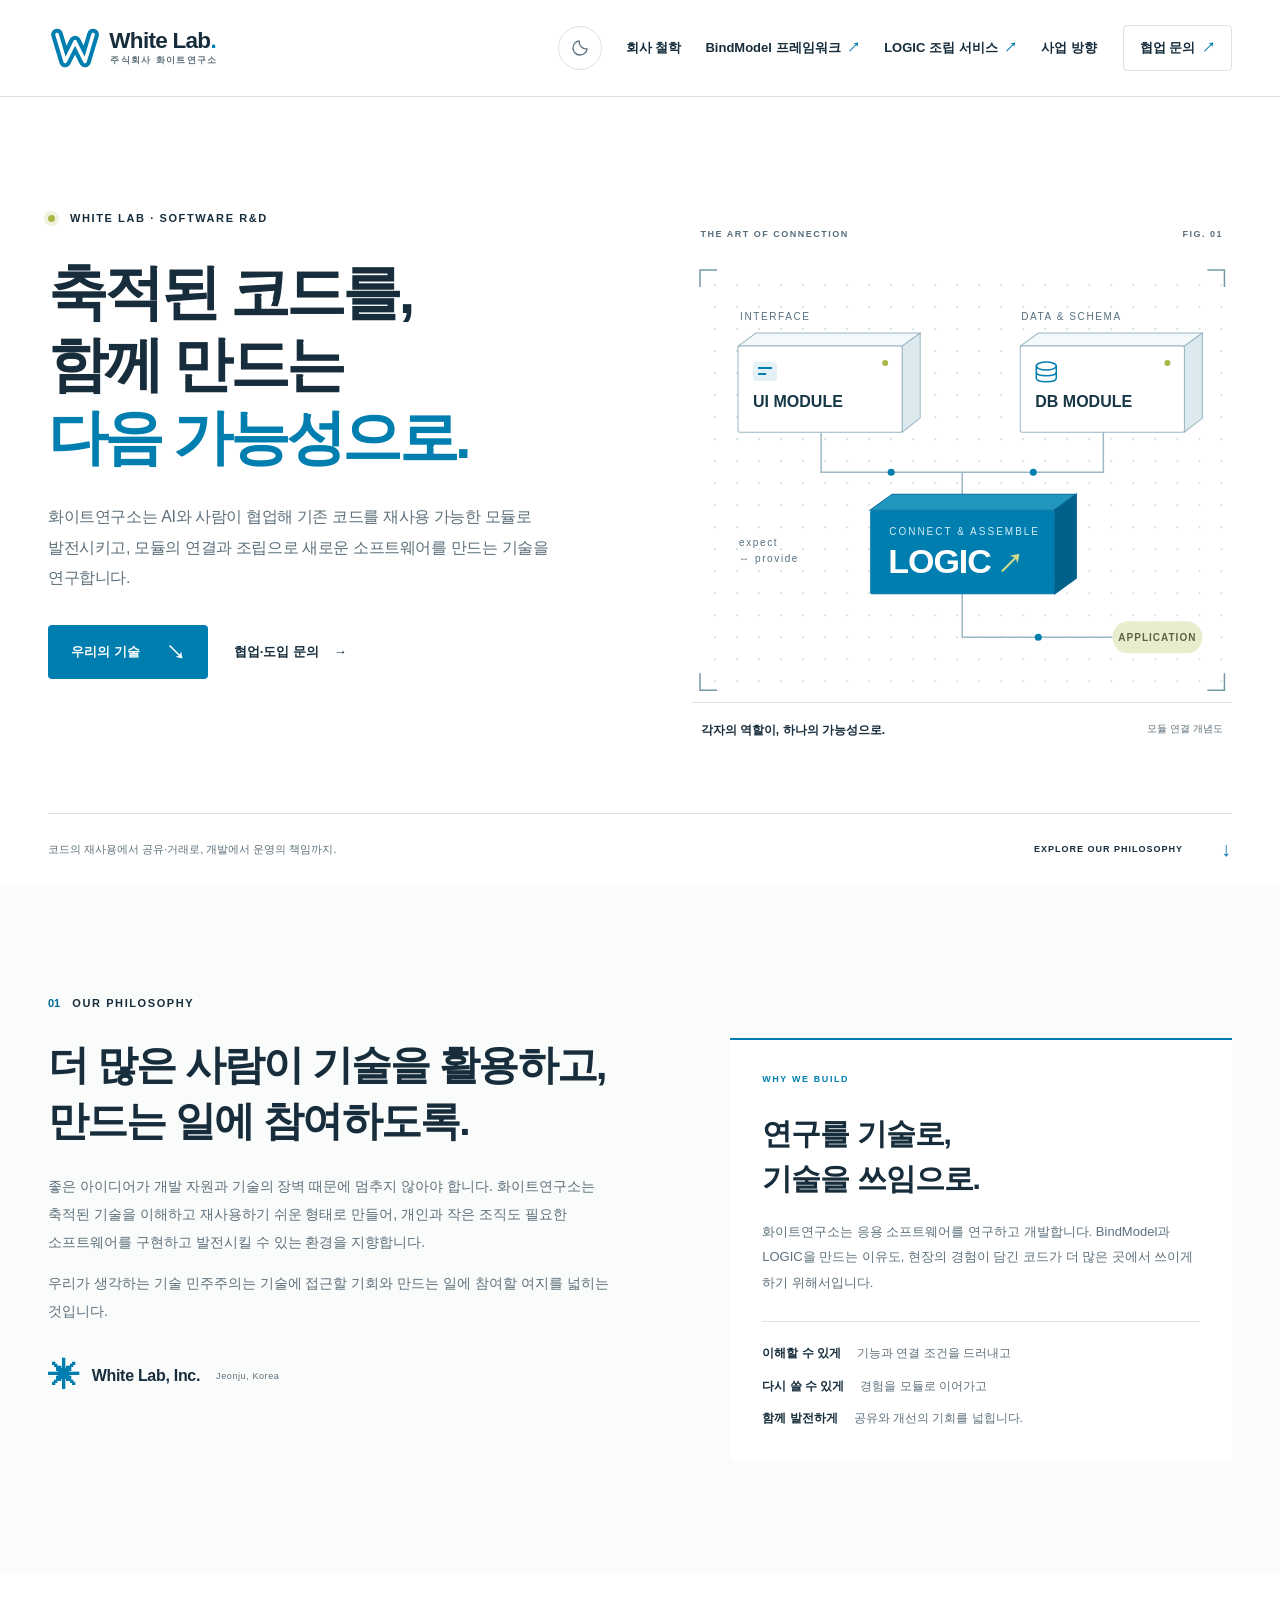
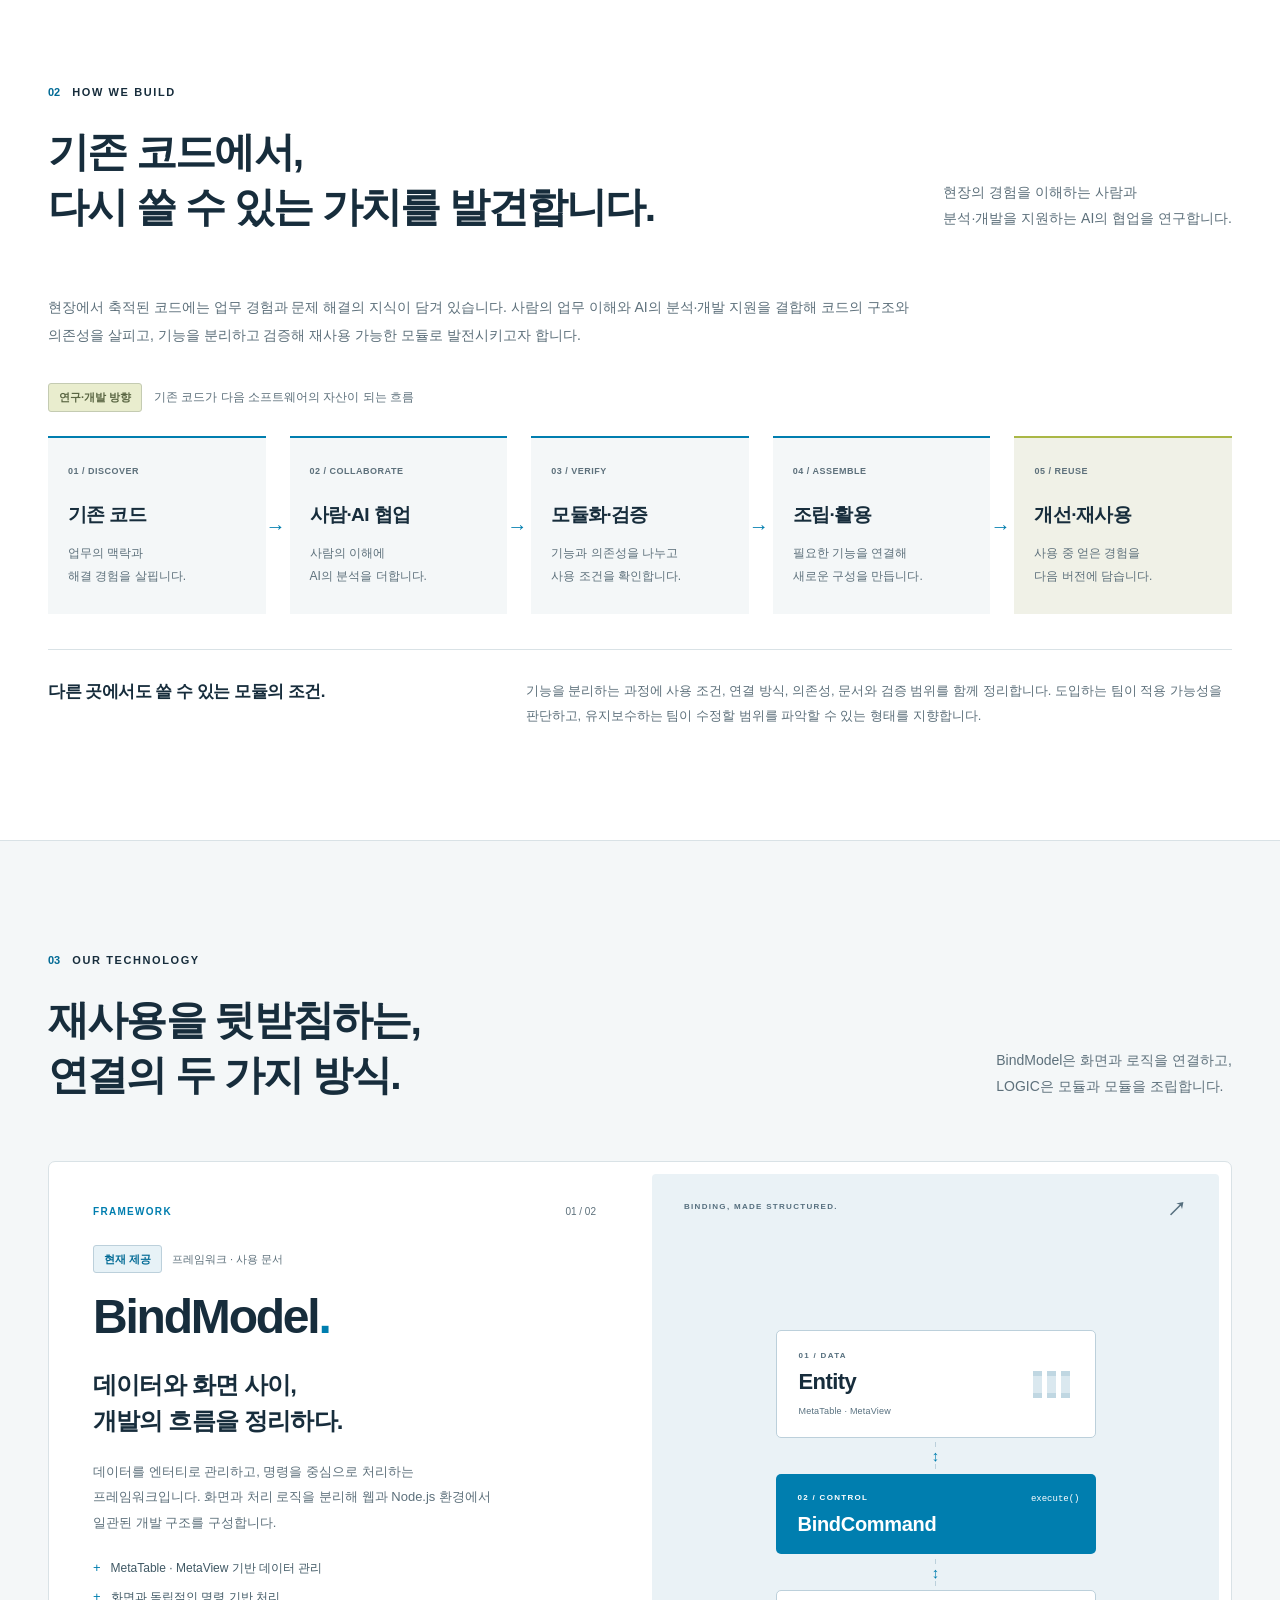
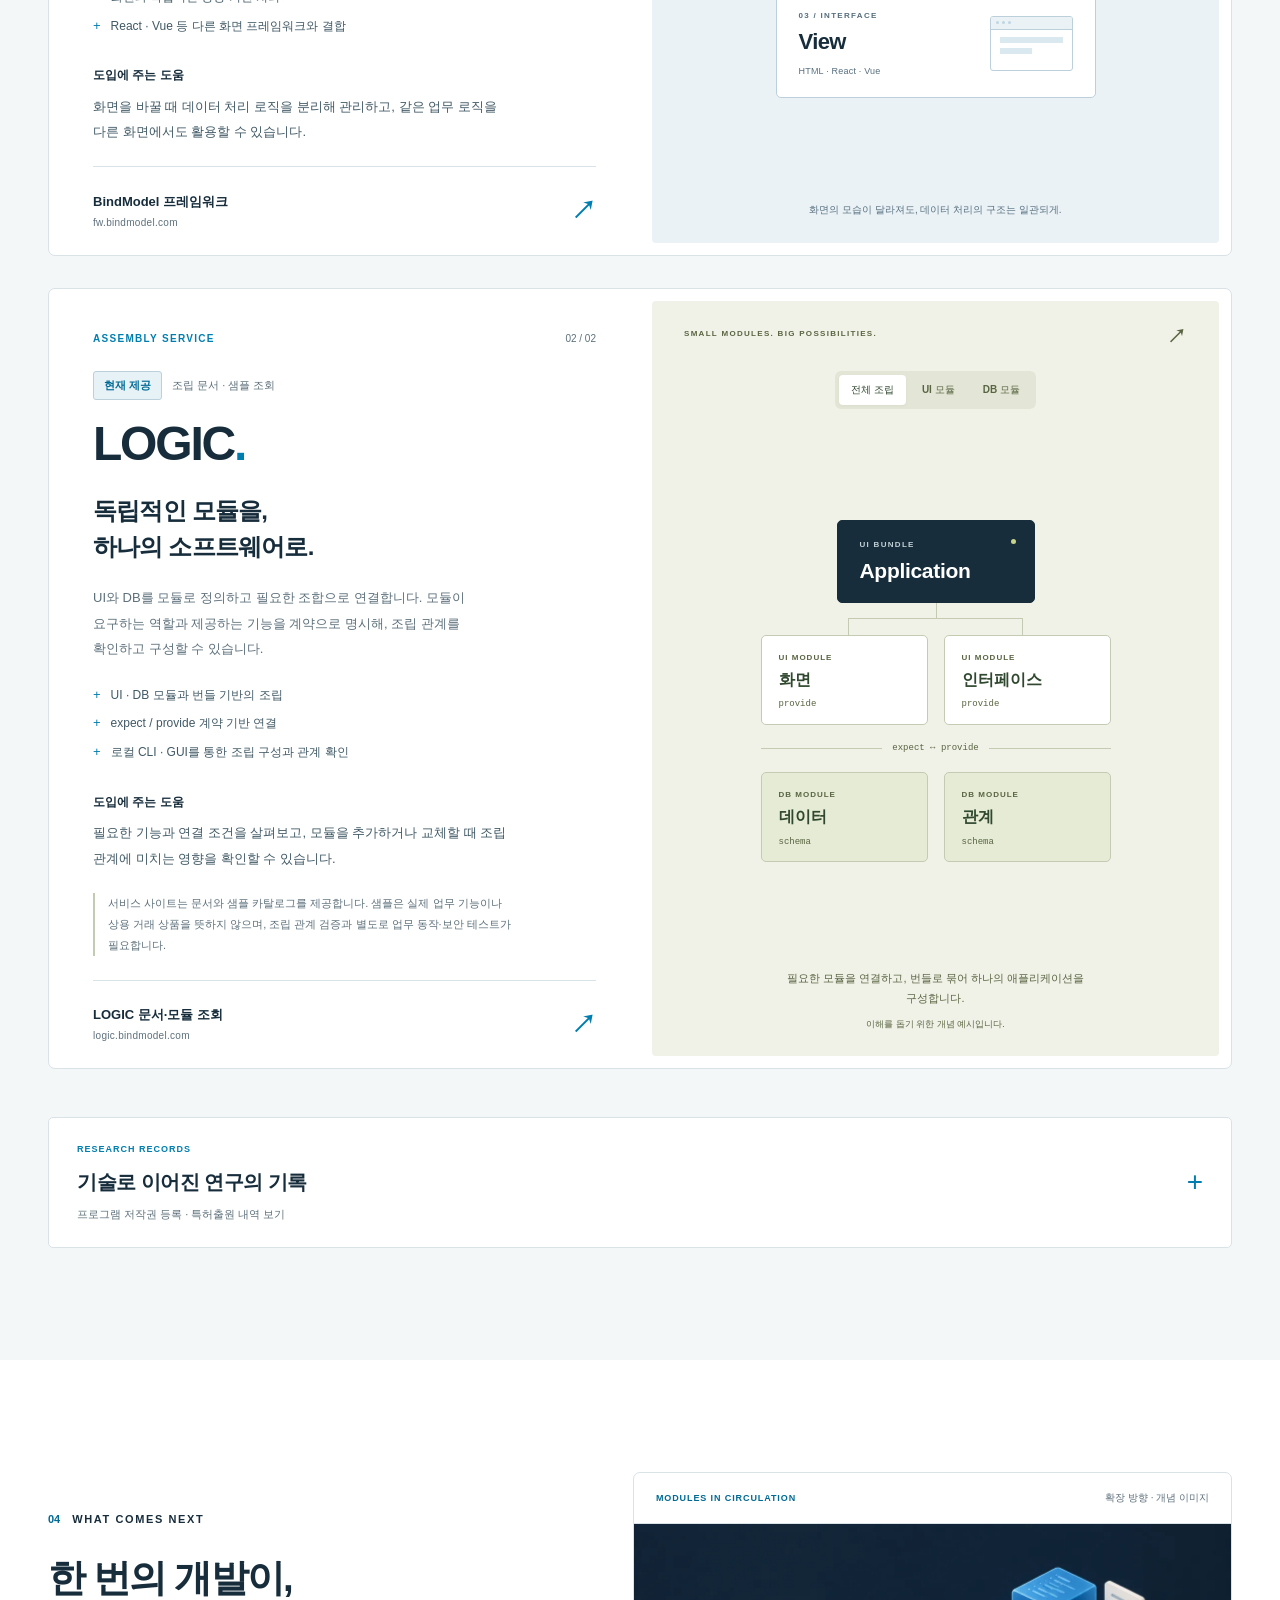
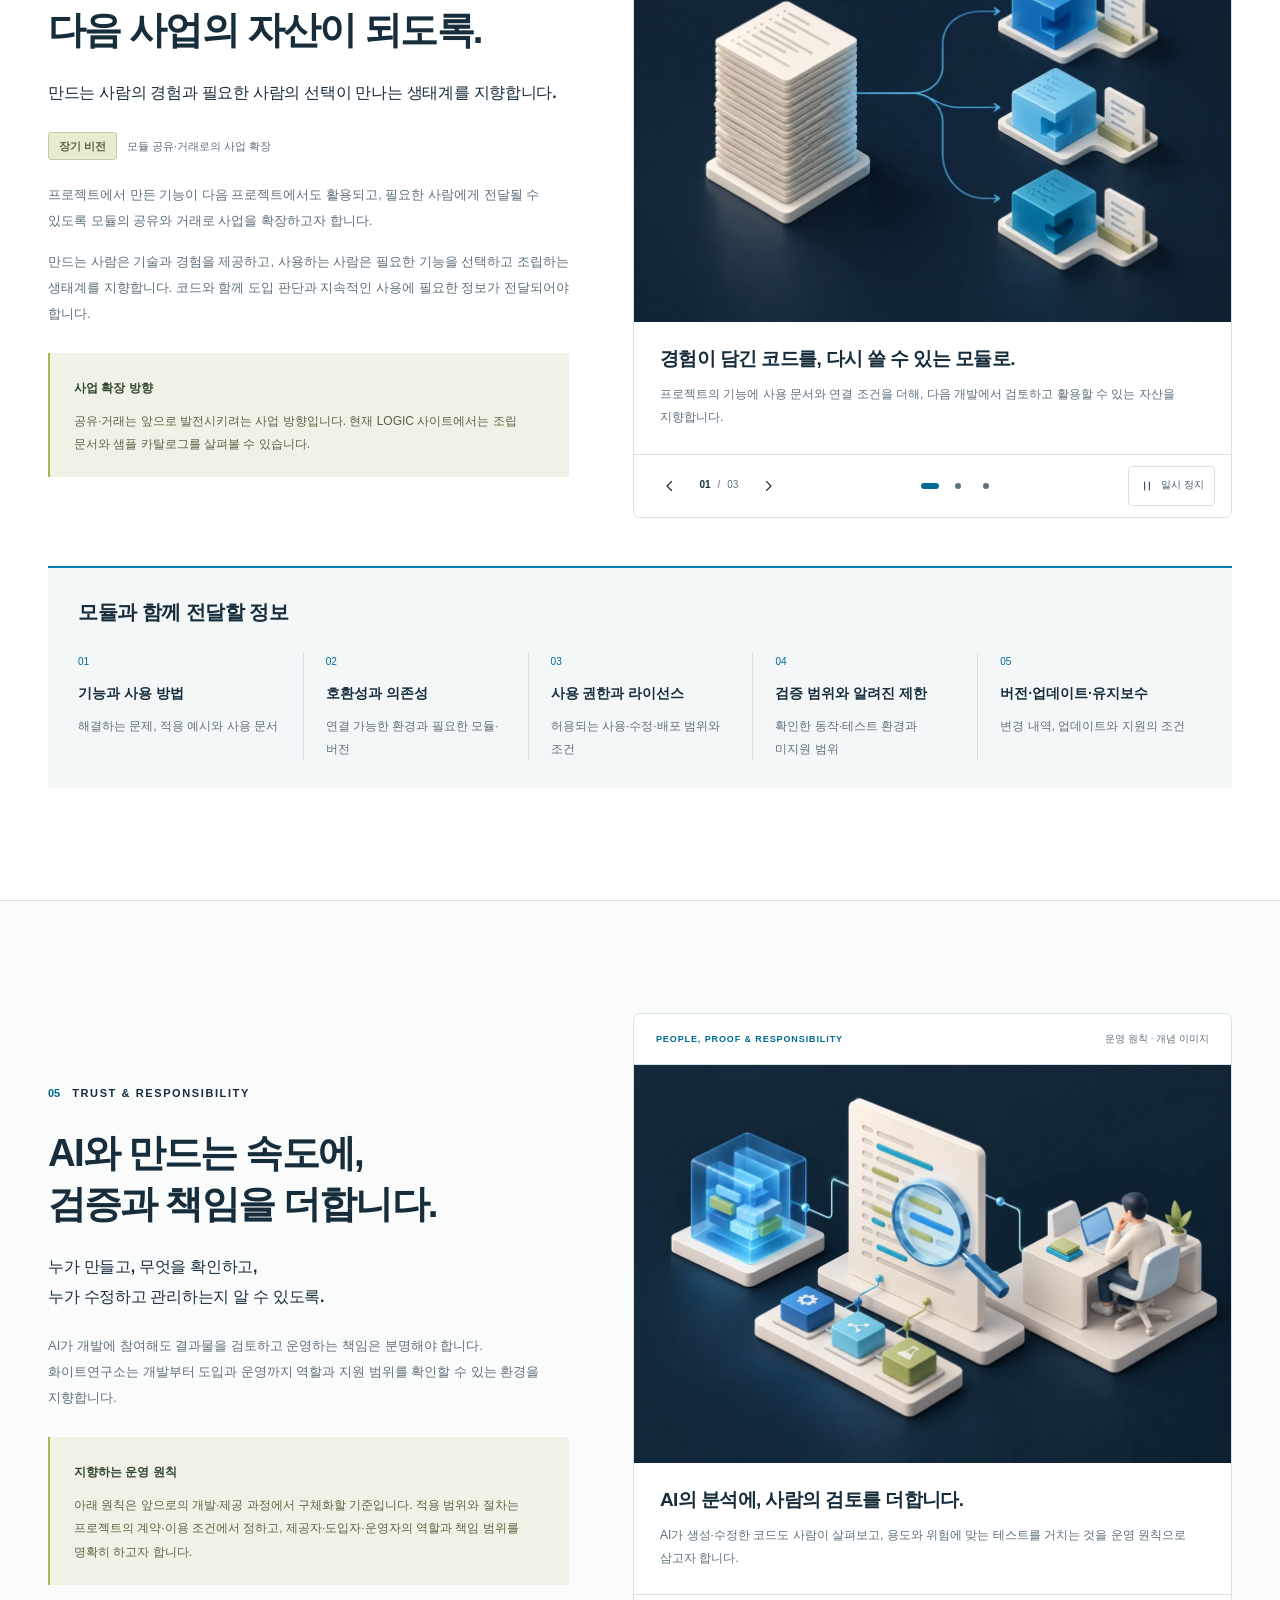
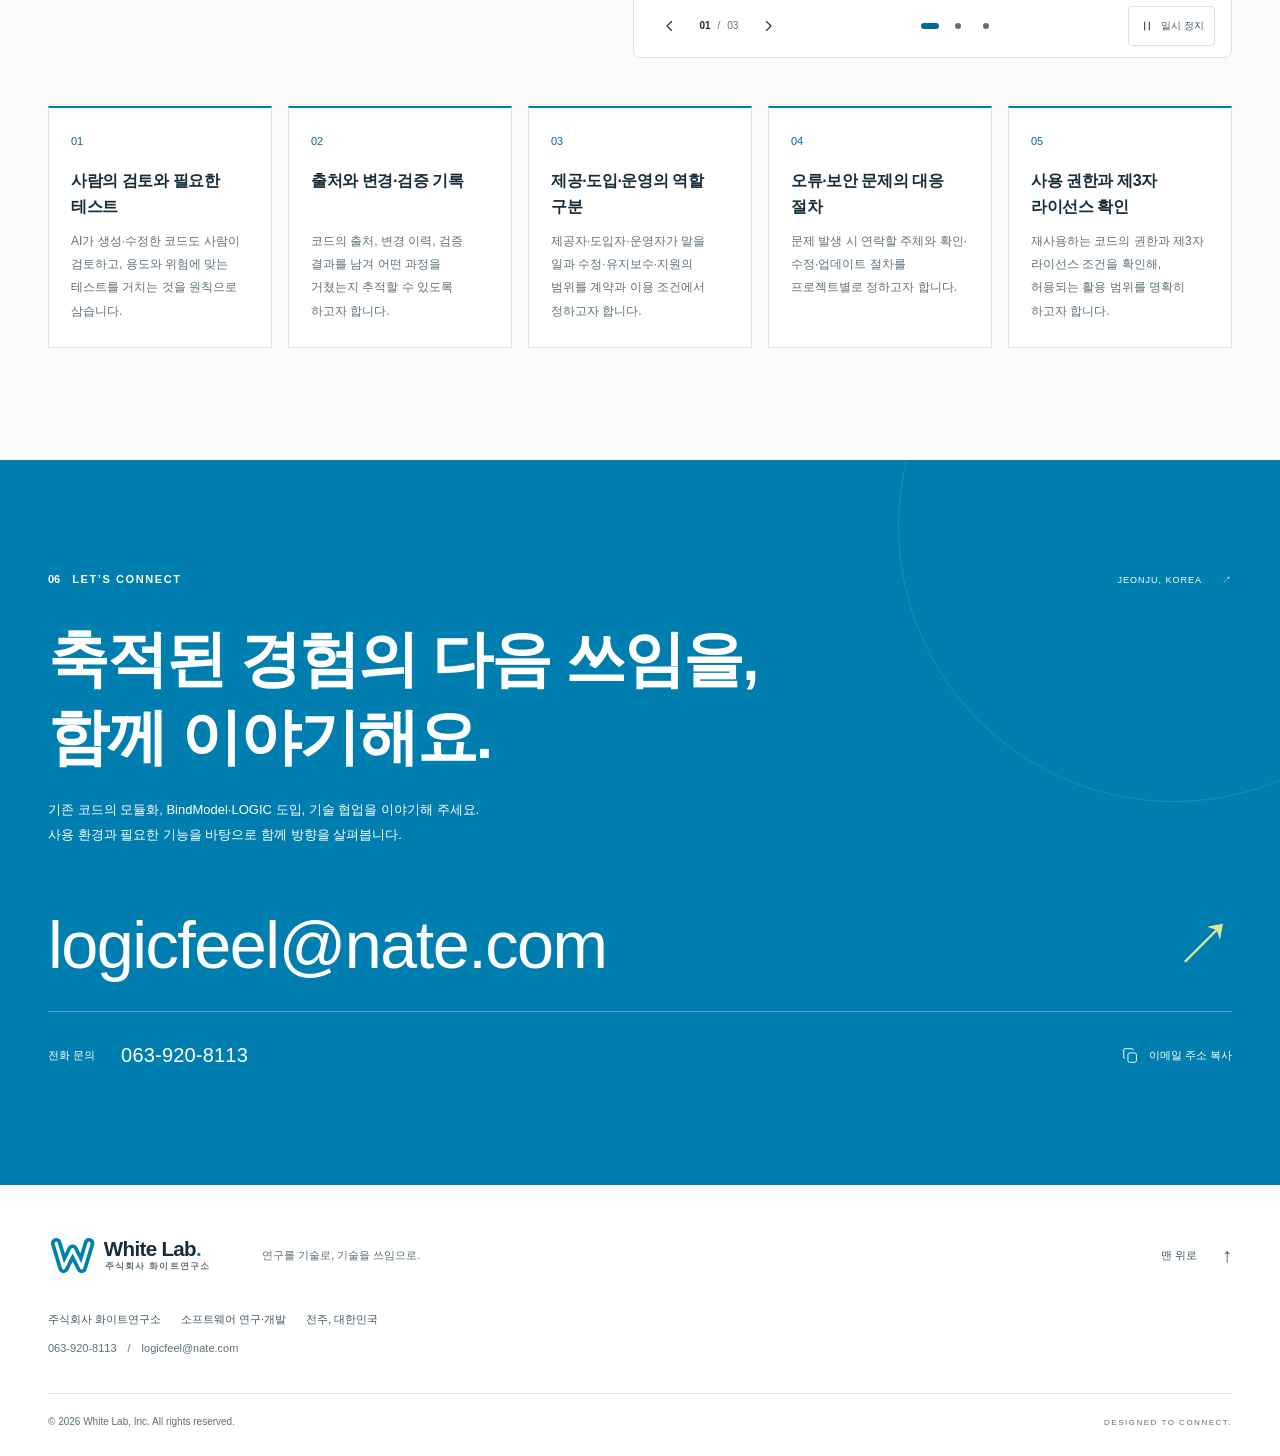
==== commit f8d0045e: "메인 시각화(이미지)" ====
--- a/docs/index.html
+++ b/docs/index.html
@@ -255,50 +255,112 @@
 
     <section class="ecosystem section-space" id="ecosystem" aria-labelledby="ecosystem-title">
       <div class="container">
-        <div class="section-heading">
-          <p class="eyebrow"><span class="section-number">04</span> WHAT COMES NEXT</p>
-          <div class="heading-row"><h2 id="ecosystem-title">한 번의 개발이,<br>다음 사업의 자산이 되도록.</h2><p>만드는 사람의 경험과<br>필요한 사람의 선택이 만나는 생태계를 지향합니다.</p></div>
-        </div>
-        <div class="ecosystem-grid">
-          <div class="ecosystem-copy">
+        <div class="chapter-layout">
+          <div class="chapter-copy ecosystem-copy">
+            <p class="eyebrow"><span class="section-number">04</span> WHAT COMES NEXT</p>
+            <h2 id="ecosystem-title">한 번의 개발이,<br>다음 사업의 자산이 되도록.</h2>
+            <p class="chapter-lead">만드는 사람의 경험과 필요한 사람의 선택이 만나는 생태계를 지향합니다.</p>
             <p class="capability-status"><span class="stage-badge stage-badge-direction">장기 비전</span> 모듈 공유·거래로의 사업 확장</p>
-            <p>프로젝트에서 만든 기능이 다음 프로젝트에서도 활용되고, 필요한 사람에게 전달될 수 있도록 모듈의 공유와 거래로 사업을 확장하고자 합니다.</p>
-            <p>만드는 사람은 기술과 경험을 제공하고, 사용하는 사람은 필요한 기능을 선택하고 조립하는 생태계를 지향합니다. 코드와 함께 도입 판단과 지속적인 사용에 필요한 정보가 전달되어야 합니다.</p>
+            <div class="chapter-body">
+              <p>프로젝트에서 만든 기능이 다음 프로젝트에서도 활용되고, 필요한 사람에게 전달될 수 있도록 모듈의 공유와 거래로 사업을 확장하고자 합니다.</p>
+              <p>만드는 사람은 기술과 경험을 제공하고, 사용하는 사람은 필요한 기능을 선택하고 조립하는 생태계를 지향합니다. 코드와 함께 도입 판단과 지속적인 사용에 필요한 정보가 전달되어야 합니다.</p>
+            </div>
             <div class="direction-note"><strong>사업 확장 방향</strong><p>공유·거래는 앞으로 발전시키려는 사업 방향입니다. 현재 LOGIC 사이트에서는 조립 문서와 샘플 카탈로그를 살펴볼 수 있습니다.</p></div>
           </div>
-          <div class="module-information">
-            <h3>모듈과 함께 전달할 정보</h3>
-            <dl class="information-list">
-              <div><dt><span>01</span>기능과 사용 방법</dt><dd>해결하는 문제, 적용 예시와 사용 문서</dd></div>
-              <div><dt><span>02</span>호환성과 의존성</dt><dd>연결 가능한 환경과 필요한 모듈·버전</dd></div>
-              <div><dt><span>03</span>사용 권한과 라이선스</dt><dd>허용되는 사용·수정·배포 범위와 조건</dd></div>
-              <div><dt><span>04</span>검증 범위와 알려진 제한</dt><dd>확인한 동작·테스트 환경과 미지원 범위</dd></div>
-              <div><dt><span>05</span>버전·업데이트·유지보수</dt><dd>변경 내역, 업데이트와 지원의 조건</dd></div>
-            </dl>
-          </div>
+          <div class="visual-carousel" data-carousel role="region" aria-roledescription="슬라이드 쇼" aria-label="사업 확장 개념 이미지">
+            <div class="carousel-header"><span>MODULES IN CIRCULATION</span><span>확장 방향 · 개념 이미지</span></div>
+            <div class="carousel-slides" id="ecosystem-slides">
+              <figure class="carousel-slide" id="ecosystem-slide-1">
+                <img src="./assets/visuals/ecosystem-modules.webp" alt="기존 코드 문서가 설명 자료를 갖춘 세 개의 독립적인 파란 모듈로 나뉘는 개념 이미지" width="1200" height="800" loading="lazy" decoding="async">
+                <figcaption><h3>경험이 담긴 코드를, 다시 쓸 수 있는 모듈로.</h3><p>프로젝트의 기능에 사용 문서와 연결 조건을 더해, 다음 개발에서 검토하고 활용할 수 있는 자산을 지향합니다.</p></figcaption>
+              </figure>
+              <figure class="carousel-slide" id="ecosystem-slide-2">
+                <img src="./assets/visuals/ecosystem-connect.webp" alt="독립적인 모듈과 설명 자료가 연결선을 따라 하나의 소프트웨어 구성으로 조립되는 개념 이미지" width="1200" height="800" loading="lazy" decoding="async">
+                <figcaption><h3>필요한 기능을 고르고, 연결하고.</h3><p>만드는 사람의 기술과 경험을 필요한 사람에게 연결하고, 모듈을 선택해 조립하는 생태계로 나아가고자 합니다.</p></figcaption>
+              </figure>
+              <figure class="carousel-slide" id="ecosystem-slide-3">
+                <img src="./assets/visuals/ecosystem-reuse.webp" alt="중앙의 재사용 모듈이 세 개의 프로젝트와 순환 경로로 연결되는 개념 이미지" width="1200" height="800" loading="lazy" decoding="async">
+                <figcaption><h3>한 번의 개발에서, 다음 사업의 가능성으로.</h3><p>활용 과정에서 얻은 경험이 개선으로 돌아오고, 하나의 모듈이 여러 프로젝트에서 다시 쓰이는 선순환을 지향합니다.</p></figcaption>
+              </figure>
+            </div>
+            <div class="carousel-controls" hidden>
+              <div class="carousel-navigation">
+                <button class="carousel-arrow" type="button" data-carousel-prev aria-label="이전 이미지"><svg viewBox="0 0 24 24" aria-hidden="true"><path d="m14 6-6 6 6 6"/></svg></button>
+                <p class="carousel-count"><span data-carousel-count>01</span><span aria-hidden="true">/</span><span>03</span></p>
+                <button class="carousel-arrow" type="button" data-carousel-next aria-label="다음 이미지"><svg viewBox="0 0 24 24" aria-hidden="true"><path d="m10 6 6 6-6 6"/></svg></button>
+              </div>
+              <div class="carousel-dots" role="group" aria-label="사업 확장 개념 이미지 선택">
+                <button type="button" data-carousel-dot="0" aria-label="1번 이미지: 경험이 담긴 코드를, 다시 쓸 수 있는 모듈로." aria-controls="ecosystem-slide-1" aria-pressed="true"><span></span></button>
+                <button type="button" data-carousel-dot="1" aria-label="2번 이미지: 필요한 기능을 고르고, 연결하고." aria-controls="ecosystem-slide-2" aria-pressed="false"><span></span></button>
+                <button type="button" data-carousel-dot="2" aria-label="3번 이미지: 한 번의 개발에서, 다음 사업의 가능성으로." aria-controls="ecosystem-slide-3" aria-pressed="false"><span></span></button>
+              </div>
+              <button class="carousel-play" type="button" data-carousel-toggle aria-label="자동 재생 멈추기"><svg class="carousel-pause-icon" viewBox="0 0 20 20" aria-hidden="true"><path d="M7 5v10m6-10v10"/></svg><svg class="carousel-play-icon" viewBox="0 0 20 20" aria-hidden="true"><path d="m7 4 9 6-9 6Z"/></svg><span>일시 정지</span></button>
+            </div>
+            <p class="sr-only carousel-status" role="status" aria-live="polite"></p>
+          </div>
+        </div>
+        <div class="module-information">
+          <h3>모듈과 함께 전달할 정보</h3>
+          <dl class="information-list">
+            <div><dt><span>01</span>기능과 사용 방법</dt><dd>해결하는 문제, 적용 예시와 사용 문서</dd></div>
+            <div><dt><span>02</span>호환성과 의존성</dt><dd>연결 가능한 환경과 필요한 모듈·버전</dd></div>
+            <div><dt><span>03</span>사용 권한과 라이선스</dt><dd>허용되는 사용·수정·배포 범위와 조건</dd></div>
+            <div><dt><span>04</span>검증 범위와 알려진 제한</dt><dd>확인한 동작·테스트 환경과 미지원 범위</dd></div>
+            <div><dt><span>05</span>버전·업데이트·유지보수</dt><dd>변경 내역, 업데이트와 지원의 조건</dd></div>
+          </dl>
         </div>
       </div>
     </section>
 
     <section class="responsibility section-space" id="responsibility" aria-labelledby="responsibility-title">
       <div class="container">
-        <div class="section-heading">
-          <p class="eyebrow"><span class="section-number">05</span> TRUST &amp; RESPONSIBILITY</p>
-          <div class="heading-row"><h2 id="responsibility-title">AI와 만드는 속도에,<br>검증과 책임을 더합니다.</h2><p>누가 만들고, 무엇을 확인하고,<br>누가 수정하고 관리하는지 알 수 있도록.</p></div>
-        </div>
-        <div class="responsibility-grid">
-          <div class="responsibility-copy">
-            <p>AI가 개발에 참여해도 결과물을 검토하고 운영하는 책임은 분명해야 합니다. 화이트연구소는 개발부터 도입과 운영까지 역할과 지원 범위를 확인할 수 있는 환경을 지향합니다.</p>
+        <div class="chapter-layout">
+          <div class="chapter-copy responsibility-copy">
+            <p class="eyebrow"><span class="section-number">05</span> TRUST &amp; RESPONSIBILITY</p>
+            <h2 id="responsibility-title">AI와 만드는 속도에,<br>검증과 책임을 더합니다.</h2>
+            <p class="chapter-lead">누가 만들고, 무엇을 확인하고,<br>누가 수정하고 관리하는지 알 수 있도록.</p>
+            <div class="chapter-body"><p>AI가 개발에 참여해도 결과물을 검토하고 운영하는 책임은 분명해야 합니다. 화이트연구소는 개발부터 도입과 운영까지 역할과 지원 범위를 확인할 수 있는 환경을 지향합니다.</p></div>
             <div class="direction-note"><strong>지향하는 운영 원칙</strong><p>아래 원칙은 앞으로의 개발·제공 과정에서 구체화할 기준입니다. 적용 범위와 절차는 프로젝트의 계약·이용 조건에서 정하고, 제공자·도입자·운영자의 역할과 책임 범위를 명확히 하고자 합니다.</p></div>
           </div>
-          <ol class="responsibility-list">
-            <li><span class="responsibility-index">01</span><div><h3>사람의 검토와 필요한 테스트</h3><p>AI가 생성·수정한 코드도 사람이 검토하고, 용도와 위험에 맞는 테스트를 거치는 것을 원칙으로 삼습니다.</p></div></li>
-            <li><span class="responsibility-index">02</span><div><h3>출처와 변경·검증 기록</h3><p>코드의 출처, 변경 이력, 검증 결과를 남겨 어떤 과정을 거쳤는지 추적할 수 있도록 하고자 합니다.</p></div></li>
-            <li><span class="responsibility-index">03</span><div><h3>제공·도입·운영의 역할 구분</h3><p>제공자·도입자·운영자가 맡을 일과 수정·유지보수·지원의 범위를 계약과 이용 조건에서 정하고자 합니다.</p></div></li>
-            <li><span class="responsibility-index">04</span><div><h3>오류·보안 문제의 대응 절차</h3><p>문제 발생 시 연락할 주체와 확인·수정·업데이트 절차를 프로젝트별로 정하고자 합니다.</p></div></li>
-            <li><span class="responsibility-index">05</span><div><h3>사용 권한과 제3자 라이선스 확인</h3><p>재사용하는 코드의 권한과 제3자 라이선스 조건을 확인해, 허용되는 활용 범위를 명확히 하고자 합니다.</p></div></li>
-          </ol>
-        </div>
+          <div class="visual-carousel" data-carousel role="region" aria-roledescription="슬라이드 쇼" aria-label="신뢰와 책임 개념 이미지">
+            <div class="carousel-header"><span>PEOPLE, PROOF &amp; RESPONSIBILITY</span><span>운영 원칙 · 개념 이미지</span></div>
+            <div class="carousel-slides" id="responsibility-slides">
+              <figure class="carousel-slide" id="responsibility-slide-1">
+                <img src="./assets/visuals/responsibility-review.webp" alt="AI 분석 모듈과 사람의 검토 공간이 돋보기로 살피는 코드 문서 및 테스트 블록에 연결된 개념 이미지" width="1200" height="800" loading="lazy" decoding="async">
+                <figcaption><h3>AI의 분석에, 사람의 검토를 더합니다.</h3><p>AI가 생성·수정한 코드도 사람이 살펴보고, 용도와 위험에 맞는 테스트를 거치는 것을 운영 원칙으로 삼고자 합니다.</p></figcaption>
+              </figure>
+              <figure class="carousel-slide" id="responsibility-slide-2">
+                <img src="./assets/visuals/responsibility-history.webp" alt="연속된 버전 문서들이 경로를 따라 소프트웨어 모듈과 연결되어 변경 이력을 표현한 개념 이미지" width="1200" height="800" loading="lazy" decoding="async">
+                <figcaption><h3>무엇이 달라졌는지, 확인할 수 있도록.</h3><p>코드의 출처와 변경 과정, 검증 결과를 기록해 개발과 도입의 판단 근거를 이어가는 환경을 지향합니다.</p></figcaption>
+              </figure>
+              <figure class="carousel-slide" id="responsibility-slide-3">
+                <img src="./assets/visuals/responsibility-operations.webp" alt="개발·도입·유지보수 공간이 중앙 모듈과 연결되고 오류 알림이 대응 공간으로 전달되는 개념 이미지" width="1200" height="800" loading="lazy" decoding="async">
+                <figcaption><h3>만드는 일에서, 운영과 대응까지.</h3><p>제공자·도입자·운영자의 역할을 정하고, 문제가 생겼을 때 확인하고 수정할 주체와 절차를 분명히 하고자 합니다.</p></figcaption>
+              </figure>
+            </div>
+            <div class="carousel-controls" hidden>
+              <div class="carousel-navigation">
+                <button class="carousel-arrow" type="button" data-carousel-prev aria-label="이전 이미지"><svg viewBox="0 0 24 24" aria-hidden="true"><path d="m14 6-6 6 6 6"/></svg></button>
+                <p class="carousel-count"><span data-carousel-count>01</span><span aria-hidden="true">/</span><span>03</span></p>
+                <button class="carousel-arrow" type="button" data-carousel-next aria-label="다음 이미지"><svg viewBox="0 0 24 24" aria-hidden="true"><path d="m10 6 6 6-6 6"/></svg></button>
+              </div>
+              <div class="carousel-dots" role="group" aria-label="신뢰와 책임 개념 이미지 선택">
+                <button type="button" data-carousel-dot="0" aria-label="1번 이미지: AI의 분석에, 사람의 검토를 더합니다." aria-controls="responsibility-slide-1" aria-pressed="true"><span></span></button>
+                <button type="button" data-carousel-dot="1" aria-label="2번 이미지: 무엇이 달라졌는지, 확인할 수 있도록." aria-controls="responsibility-slide-2" aria-pressed="false"><span></span></button>
+                <button type="button" data-carousel-dot="2" aria-label="3번 이미지: 만드는 일에서, 운영과 대응까지." aria-controls="responsibility-slide-3" aria-pressed="false"><span></span></button>
+              </div>
+              <button class="carousel-play" type="button" data-carousel-toggle aria-label="자동 재생 멈추기"><svg class="carousel-pause-icon" viewBox="0 0 20 20" aria-hidden="true"><path d="M7 5v10m6-10v10"/></svg><svg class="carousel-play-icon" viewBox="0 0 20 20" aria-hidden="true"><path d="m7 4 9 6-9 6Z"/></svg><span>일시 정지</span></button>
+            </div>
+            <p class="sr-only carousel-status" role="status" aria-live="polite"></p>
+          </div>
+        </div>
+        <ol class="responsibility-list">
+          <li><span class="responsibility-index">01</span><div><h3>사람의 검토와 필요한 테스트</h3><p>AI가 생성·수정한 코드도 사람이 검토하고, 용도와 위험에 맞는 테스트를 거치는 것을 원칙으로 삼습니다.</p></div></li>
+          <li><span class="responsibility-index">02</span><div><h3>출처와 변경·검증 기록</h3><p>코드의 출처, 변경 이력, 검증 결과를 남겨 어떤 과정을 거쳤는지 추적할 수 있도록 하고자 합니다.</p></div></li>
+          <li><span class="responsibility-index">03</span><div><h3>제공·도입·운영의 역할 구분</h3><p>제공자·도입자·운영자가 맡을 일과 수정·유지보수·지원의 범위를 계약과 이용 조건에서 정하고자 합니다.</p></div></li>
+          <li><span class="responsibility-index">04</span><div><h3>오류·보안 문제의 대응 절차</h3><p>문제 발생 시 연락할 주체와 확인·수정·업데이트 절차를 프로젝트별로 정하고자 합니다.</p></div></li>
+          <li><span class="responsibility-index">05</span><div><h3>사용 권한과 제3자 라이선스 확인</h3><p>재사용하는 코드의 권한과 제3자 라이선스 조건을 확인해, 허용되는 활용 범위를 명확히 하고자 합니다.</p></div></li>
+        </ol>
       </div>
     </section>
 
--- a/docs/assets/styles.css
+++ b/docs/assets/styles.css
@@ -388,26 +388,66 @@
 .patent-details p { padding-bottom: 24px; color: var(--olive-ink); font-size: 11px; line-height: 1.85; overflow-wrap: anywhere; word-break: normal; }
 .ip-source-note { margin-top: 24px; color: var(--muted); font-size: 11px; line-height: 1.9; }
 
-.ecosystem-grid, .responsibility-grid { display: grid; grid-template-columns: 1fr 1.15fr; align-items: start; gap: 80px; }
-.ecosystem-copy > .capability-status { margin-top: 0; margin-bottom: 24px; }
-.ecosystem-copy > p:not(.capability-status), .responsibility-copy > p { color: var(--muted); font-size: 14px; line-height: 2; }
-.ecosystem-copy > p + p:not(.capability-status) { margin-top: 18px; }
-.direction-note { margin-top: 30px; padding: 21px 24px; background: var(--diagram-olive-bg); border-left: 2px solid var(--olive); }
+.chapter-layout { display: grid; grid-template-columns: 1fr 1.15fr; align-items: start; gap: 64px; }
+.js .chapter-layout { align-items: center; }
+.chapter-copy { min-width: 0; }
+.chapter-copy h2 { margin-top: 25px; font-size: clamp(32px, 3vw, 42px); }
+.chapter-copy .chapter-lead { margin-top: 22px; color: var(--ink); font-size: 16px; font-weight: 550; line-height: 1.85; letter-spacing: -.3px; }
+.chapter-copy .capability-status { margin-top: 24px; }
+.chapter-body { margin-top: 22px; }
+.chapter-body p { color: var(--muted); font-size: 13px; line-height: 2; }
+.chapter-body p + p { margin-top: 15px; }
+.direction-note { margin-top: 26px; padding: 21px 24px; background: var(--diagram-olive-bg); border-left: 2px solid var(--olive); }
 .direction-note > strong { color: var(--olive-strong); font-size: 12px; font-weight: 650; }
 .direction-note p { margin-top: 9px; color: var(--olive-ink); font-size: 12px; line-height: 1.95; }
-.module-information { padding: 30px 32px; background: var(--paper); border-top: 2px solid var(--blue); }
-.module-information h3 { margin-bottom: 24px; font-size: 20px; letter-spacing: -.5px; }
-.information-list > div { padding-block: 17px; border-top: 1px solid var(--line); }
-.information-list > div:last-child { padding-bottom: 0; }
-.information-list dt { display: flex; align-items: baseline; gap: 16px; font-size: 14px; font-weight: 650; }
-.information-list dt span { flex-shrink: 0; color: var(--blue-dark); font-size: 10px; font-weight: 500; }
-.information-list dd { margin: 7px 0 0 30px; color: var(--muted); font-size: 12px; line-height: 1.85; }
+
+.visual-carousel { min-width: 0; overflow: hidden; border: 1px solid var(--line); border-radius: 7px; background: var(--surface); }
+.carousel-header { display: flex; flex-wrap: wrap; align-items: center; justify-content: space-between; gap: 7px 18px; padding: 17px 22px; border-bottom: 1px solid var(--line); }
+.carousel-header > span:first-child { color: var(--blue-dark); font-size: 9px; font-weight: 650; letter-spacing: .9px; }
+.carousel-header > span:last-child { color: var(--muted); font-size: 10px; }
+.carousel-slides { display: grid; gap: 20px; touch-action: pan-y; }
+.carousel-slide { min-width: 0; background: var(--surface); }
+.carousel-slide img { width: 100%; height: auto; aspect-ratio: 3 / 2; object-fit: contain; background: #101e2b; }
+.carousel-slide figcaption { padding: 23px 26px 25px; }
+.carousel-slide h3 { color: var(--ink); font-size: 19px; font-weight: 650; line-height: 1.5; letter-spacing: -.6px; }
+.carousel-slide p { margin-top: 9px; color: var(--muted); font-size: 12px; line-height: 1.9; }
+.visual-carousel.is-ready .carousel-slides { gap: 0; isolation: isolate; overflow: hidden; }
+.visual-carousel.is-ready .carousel-slide { grid-area: 1 / 1; opacity: 0; visibility: hidden; pointer-events: none; transform: translateX(12px); transition: opacity .5s ease, transform .5s ease, visibility .5s; }
+.visual-carousel.is-ready .carousel-slide.is-active { z-index: 1; opacity: 1; visibility: visible; pointer-events: auto; transform: translateX(0); }
+.carousel-controls { display: grid; grid-template-columns: auto 1fr auto; align-items: center; gap: 8px; padding: 11px 16px; border-top: 1px solid var(--line); }
+.carousel-navigation { display: flex; align-items: center; gap: 4px; }
+.carousel-arrow { display: inline-flex; align-items: center; justify-content: center; width: 40px; height: 40px; padding: 10px; border: 1px solid transparent; border-radius: 50%; color: var(--ink); background: transparent; }
+.carousel-arrow:hover { color: var(--blue-dark); background: var(--paper); border-color: var(--line); }
+.carousel-arrow svg { width: 20px; height: 20px; fill: none; stroke: currentColor; stroke-width: 1.5; stroke-linecap: round; stroke-linejoin: round; }
+.carousel-count { display: flex; gap: 7px; align-items: baseline; min-width: 50px; justify-content: center; color: var(--muted); font-size: 10px; font-variant-numeric: tabular-nums; }
+.carousel-count > span:first-child { color: var(--ink); font-weight: 650; }
+.carousel-dots { display: flex; align-items: center; justify-content: center; }
+.carousel-dots button { display: inline-flex; align-items: center; justify-content: center; width: 28px; height: 40px; padding: 5px; color: var(--blue-dark); background: transparent; border: 0; border-radius: 4px; }
+.carousel-dots button span { width: 6px; height: 6px; background: var(--muted); border-radius: 6px; transition: width .2s, background .2s; }
+.carousel-dots button[aria-pressed="true"] span { width: 19px; background: var(--blue-dark); }
+.carousel-dots button:hover { background: var(--paper); }
+.carousel-play { display: inline-flex; align-items: center; justify-content: center; gap: 6px; min-height: 40px; padding: 8px 10px; color: var(--text-secondary); background: transparent; border: 1px solid var(--line); border-radius: 4px; font-size: 10px; white-space: nowrap; }
+.carousel-play:hover { color: var(--blue-dark); background: var(--paper); border-color: var(--blue-dark); }
+.carousel-play svg { width: 16px; height: 16px; fill: none; stroke: currentColor; stroke-width: 1.5; stroke-linecap: round; stroke-linejoin: round; }
+.carousel-play .carousel-play-icon { display: none; }
+.carousel-play[data-paused="true"] .carousel-pause-icon { display: none; }
+.carousel-play[data-paused="true"] .carousel-play-icon { display: block; }
+
+.module-information { margin-top: 48px; padding: 28px 30px; background: var(--paper); border-top: 2px solid var(--blue); }
+.module-information > h3 { margin-bottom: 24px; font-size: 20px; letter-spacing: -.5px; }
+.information-list { display: grid; grid-template-columns: repeat(5, minmax(0, 1fr)); }
+.information-list > div { min-width: 0; padding-inline: 22px; border-left: 1px solid var(--line); }
+.information-list > div:first-child { padding-left: 0; border-left: 0; }
+.information-list > div:last-child { padding-right: 0; }
+.information-list dt { display: flex; flex-direction: column; align-items: flex-start; gap: 12px; font-size: 14px; font-weight: 650; line-height: 1.7; }
+.information-list dt span { color: var(--blue-dark); font-size: 10px; font-weight: 500; }
+.information-list dd { margin-top: 10px; color: var(--muted); font-size: 12px; line-height: 1.85; }
 .responsibility { background: var(--about-bg); border-top: 1px solid var(--line); }
-.responsibility-list { margin: 0; padding: 0; border-top: 2px solid var(--blue); list-style: none; }
-.responsibility-list li { display: flex; gap: 22px; padding-block: 23px; border-bottom: 1px solid var(--line); }
-.responsibility-index { padding-top: 3px; flex-shrink: 0; color: var(--blue-dark); font-size: 11px; }
-.responsibility-list h3 { font-size: 16px; font-weight: 650; letter-spacing: -.3px; }
-.responsibility-list p { margin-top: 9px; color: var(--muted); font-size: 13px; line-height: 1.95; }
+.responsibility-list { display: grid; grid-template-columns: repeat(5, minmax(0, 1fr)); gap: 16px; margin: 48px 0 0; padding: 0; list-style: none; }
+.responsibility-list li { min-width: 0; padding: 24px 22px; border: 1px solid var(--line); border-top: 2px solid var(--blue); background: var(--surface); }
+.responsibility-index { display: block; margin-bottom: 18px; color: var(--blue-dark); font-size: 11px; }
+.responsibility-list h3 { min-height: 3.2em; font-size: 16px; font-weight: 650; line-height: 1.6; letter-spacing: -.4px; }
+.responsibility-list p { margin-top: 10px; color: var(--muted); font-size: 12px; line-height: 1.95; }
 
 .contact { position: relative; color: #fff; background: var(--contact-bg); overflow: hidden; }
 .contact::after { position: absolute; top: -210px; right: -170px; width: 550px; height: 550px; border: 1px solid #ffffff1f; border-radius: 50%; content: ""; pointer-events: none; }
@@ -472,11 +512,21 @@
   .bindmodel-visual, .logic-visual { padding: 25px 23px; }
   .product h3 { font-size: 43px; }
   .product-lead { font-size: 22px; }
-  .about-grid, .ecosystem-grid, .responsibility-grid { gap: 44px; }
+  .about-grid, .chapter-layout { gap: 44px; }
+  .information-list > div { padding-inline: 15px; }
+  .responsibility-list { grid-template-columns: repeat(3, minmax(0, 1fr)); }
   .workflow-steps { gap: 20px; }
   .workflow-steps li { padding-inline: 15px; }
   .workflow-steps li:not(:last-child)::after { right: -18px; }
   .workflow-steps strong { font-size: 17px; }
+}
+
+@media (max-width: 1000px) {
+  .chapter-layout, .js .chapter-layout { grid-template-columns: 1fr; align-items: start; gap: 32px; }
+  .chapter-copy { max-width: 700px; }
+  .visual-carousel { width: min(680px, 100%); justify-self: center; }
+  .information-list { grid-template-columns: repeat(3, minmax(0, 1fr)); gap: 25px 0; }
+  .information-list > div:nth-child(4) { padding-left: 0; border-left: 0; }
 }
 
 @media (max-width: 900px) {
@@ -518,7 +568,7 @@
   .binding-command strong { font-size: 18px; }
   .assembly-node { padding-inline: 12px; }
   .module-row { gap: 10px; }
-  .about-grid, .ecosystem-grid, .responsibility-grid { gap: 32px; }
+  .about-grid, .chapter-layout { gap: 32px; }
   .philosophy-note { padding: 25px; }
   .philosophy-note h3 { font-size: 25px; }
   .workflow-steps { grid-template-columns: 1fr; gap: 22px; }
@@ -529,7 +579,6 @@
   .workflow-steps p br { display: none; }
   .workflow-steps li:not(:last-child)::after { right: auto; left: 40px; top: auto; bottom: -21px; content: "↓"; transform: none; }
   .module-context { grid-template-columns: 1fr; gap: 12px; }
-  .module-information { padding: 25px; }
   .product-value { font-size: 12px; }
   .product-scope { font-size: 11px; }
   .ip-totals { gap: 24px; }
@@ -599,9 +648,9 @@
   .assembly-node { padding: 15px 17px; }
   .diagram-description { min-height: 40px; font-size: 10px; }
   .concept-label { margin-top: 7px; font-size: 8px; }
-  .about-grid, .ecosystem-grid, .responsibility-grid { grid-template-columns: 1fr; gap: 32px; }
+  .about-grid { grid-template-columns: 1fr; gap: 32px; }
   .philosophy-note { margin-top: 0; }
-  .about-copy > p:not(.eyebrow), .section-intro, .ecosystem-copy > p:not(.capability-status), .responsibility-copy > p { font-size: 13px; }
+  .about-copy > p:not(.eyebrow), .section-intro { font-size: 13px; }
   .reuse-workflow figcaption { align-items: flex-start; gap: 10px; font-size: 11px; }
   .workflow-steps li { grid-template-columns: 120px 1fr; gap: 6px 12px; padding: 20px 18px; }
   .workflow-index { font-size: 8px; letter-spacing: 0; }
@@ -616,12 +665,26 @@
   .research-details { padding-inline: 20px; }
   .records-title { font-size: 18px; }
   .records-caption { font-size: 10px; }
-  .module-information { padding: 25px 23px; }
-  .information-list dt { gap: 12px; font-size: 13px; }
-  .information-list dd { margin-left: 26px; font-size: 11px; }
-  .responsibility-list li { gap: 17px; padding-block: 21px; }
-  .responsibility-list h3 { font-size: 15px; }
+  .chapter-copy h2 { margin-top: 21px; font-size: 31px; }
+  .chapter-copy .chapter-lead { margin-top: 18px; font-size: 14px; }
+  .chapter-body { margin-top: 20px; }
+  .chapter-body p { font-size: 12px; }
+  .module-information { margin-top: 32px; padding: 24px; }
+  .module-information > h3 { margin-bottom: 20px; font-size: 18px; }
+  .information-list { grid-template-columns: 1fr; gap: 0; }
+  .information-list > div, .information-list > div:first-child { padding: 17px 0; border-left: 0; border-top: 1px solid var(--line); }
+  .information-list > div:last-child { padding-bottom: 0; }
+  .information-list dt { flex-direction: row; align-items: baseline; gap: 12px; font-size: 13px; }
+  .information-list dd { margin: 7px 0 0 26px; font-size: 11px; }
+  .responsibility-list { grid-template-columns: 1fr; margin-top: 32px; gap: 13px; }
+  .responsibility-list li { display: flex; gap: 16px; padding: 21px; }
+  .responsibility-index { margin: 3px 0 0; }
+  .responsibility-list h3 { min-height: 0; font-size: 15px; }
   .responsibility-list p { font-size: 12px; }
+  .carousel-header { padding: 15px 18px; }
+  .carousel-slide figcaption { padding: 20px; }
+  .carousel-slide h3 { font-size: 17px; }
+  .carousel-slide p { font-size: 11px; }
   .direction-note { margin-top: 24px; padding: 19px 21px; }
   .about h2 { margin-top: 20px; }
   .about-copy > p:not(.eyebrow) { max-width: 100%; margin-top: 20px; font-size: 13px; }
@@ -683,6 +746,16 @@
   .footer-bottom > span { font-size: 7px; }
 }
 
+@media (max-width: 480px) {
+  .carousel-controls { grid-template-columns: 1fr auto; padding: 9px 14px 5px; gap: 0 8px; }
+  .carousel-dots { grid-column: 1 / -1; grid-row: 2; }
+  .carousel-dots button { height: 32px; }
+  .carousel-header > span:first-child { font-size: 8px; letter-spacing: .6px; }
+  .carousel-header > span:last-child { font-size: 9px; }
+  .carousel-navigation { gap: 0; }
+  .carousel-arrow { width: 38px; height: 38px; }
+}
+
 @media (max-width: 370px) {
   .container { width: calc(100% - 32px); }
   h1 { font-size: 34px; }
@@ -754,7 +827,10 @@
   .header-actions, .primary-nav, .hero-actions, .hero-bottom, .back-top, .copy-email, .diagram-switch { display: none !important; }
   .container { width: 100%; }
   .section-space { padding-block: 32px; }
-  .product, .workflow-steps li, .responsibility-list li, .copyright-table tr, .patent-record { break-inside: avoid; }
+  .product, .workflow-steps li, .responsibility-list li, .copyright-table tr, .patent-record, .carousel-slide { break-inside: avoid; }
+  .carousel-controls { display: none !important; }
+  .visual-carousel.is-ready .carousel-slides { display: block; }
+  .visual-carousel.is-ready .carousel-slide { opacity: 1; visibility: visible; transform: none; }
   .contact { color: var(--ink); background: var(--surface); border-block: 1px solid var(--line); }
   .contact .eyebrow, .contact .section-number, .contact-description, .contact-phone > span, .contact-location { color: var(--muted); }
   .contact-email { font-size: 36px; border-color: var(--line); }
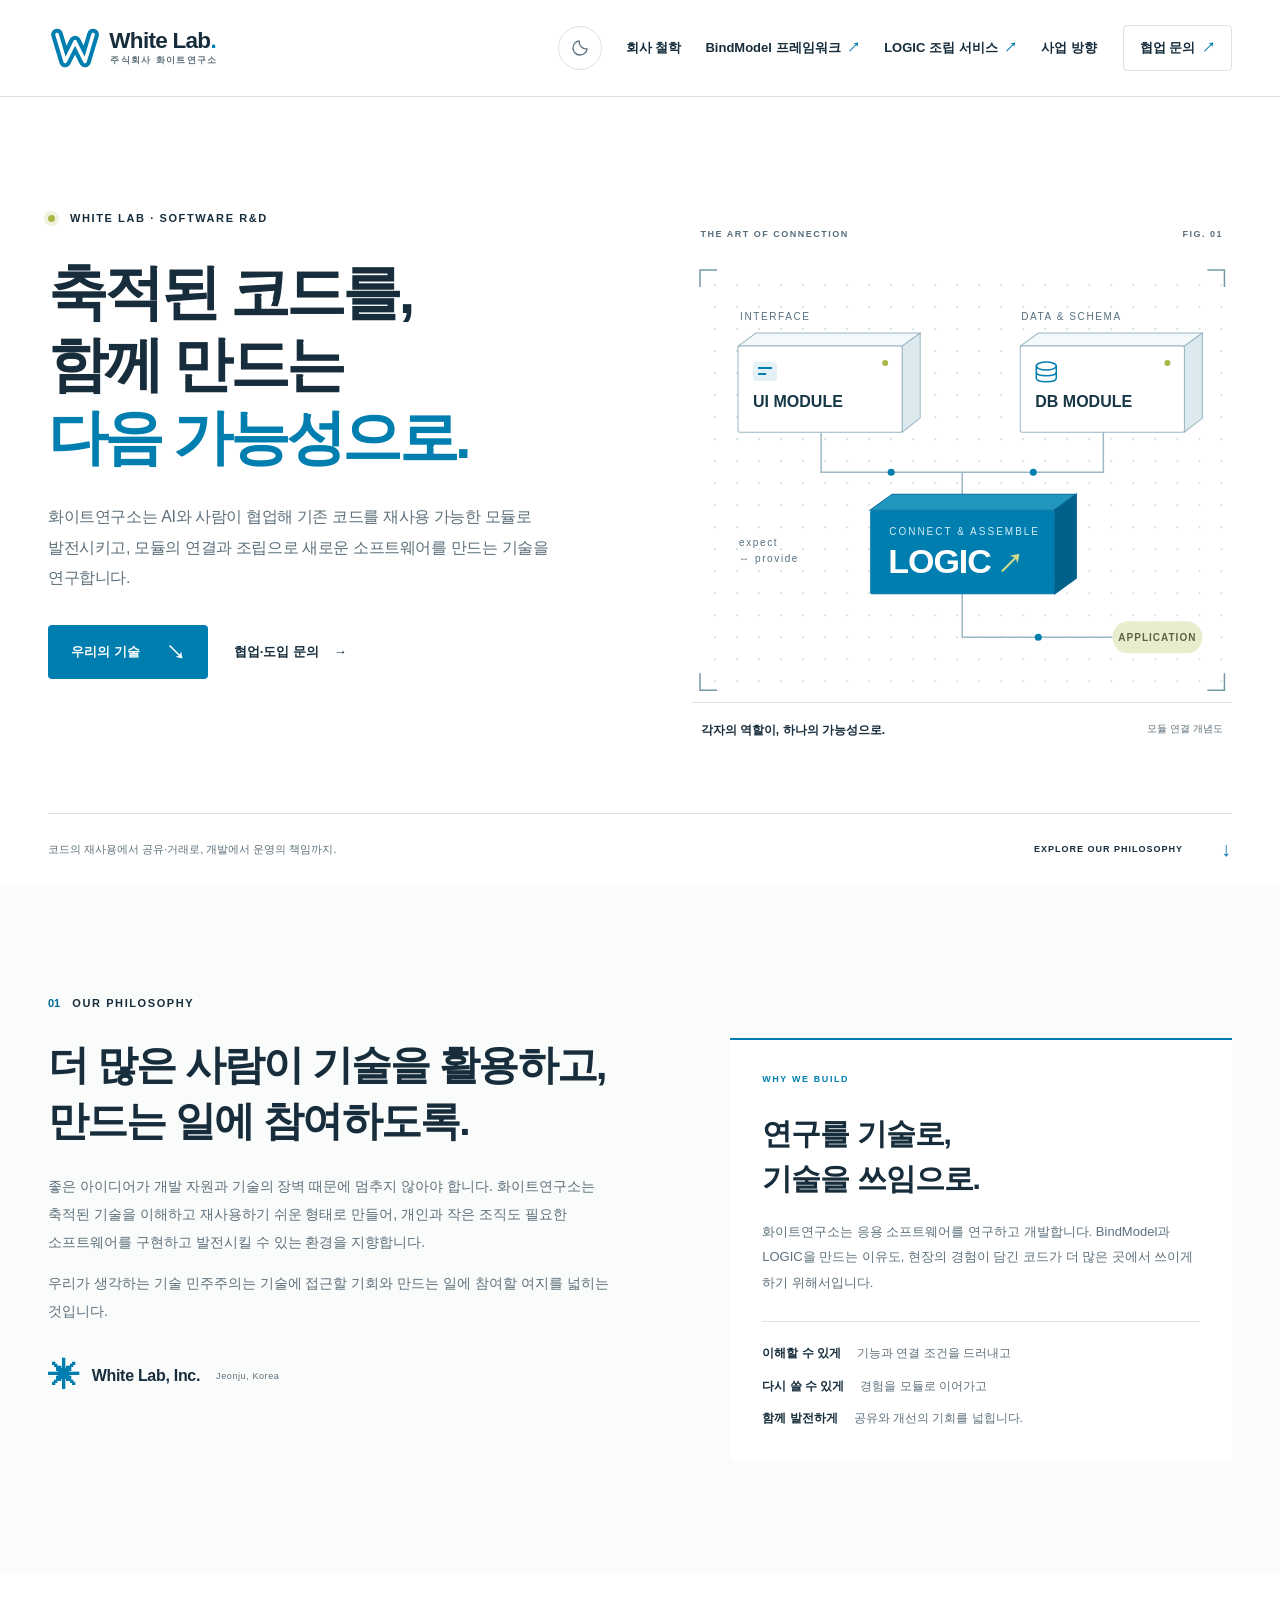
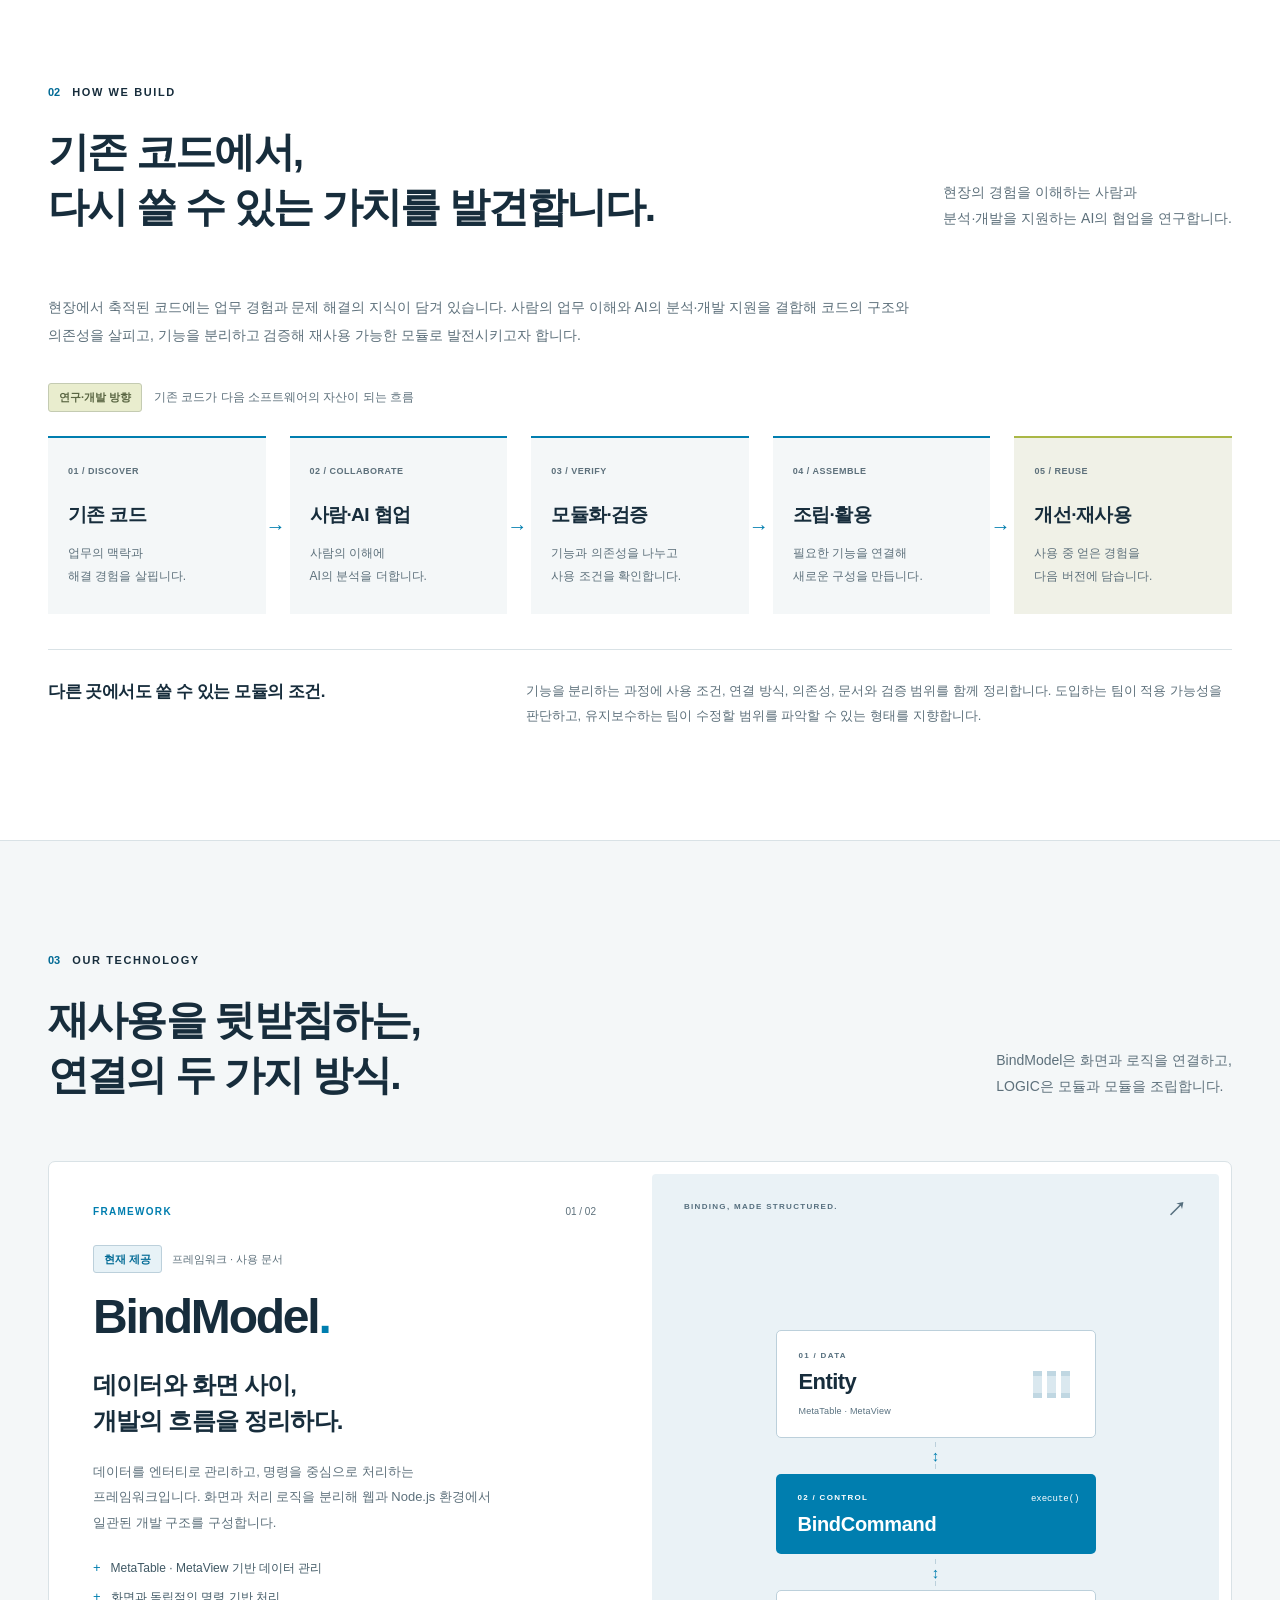
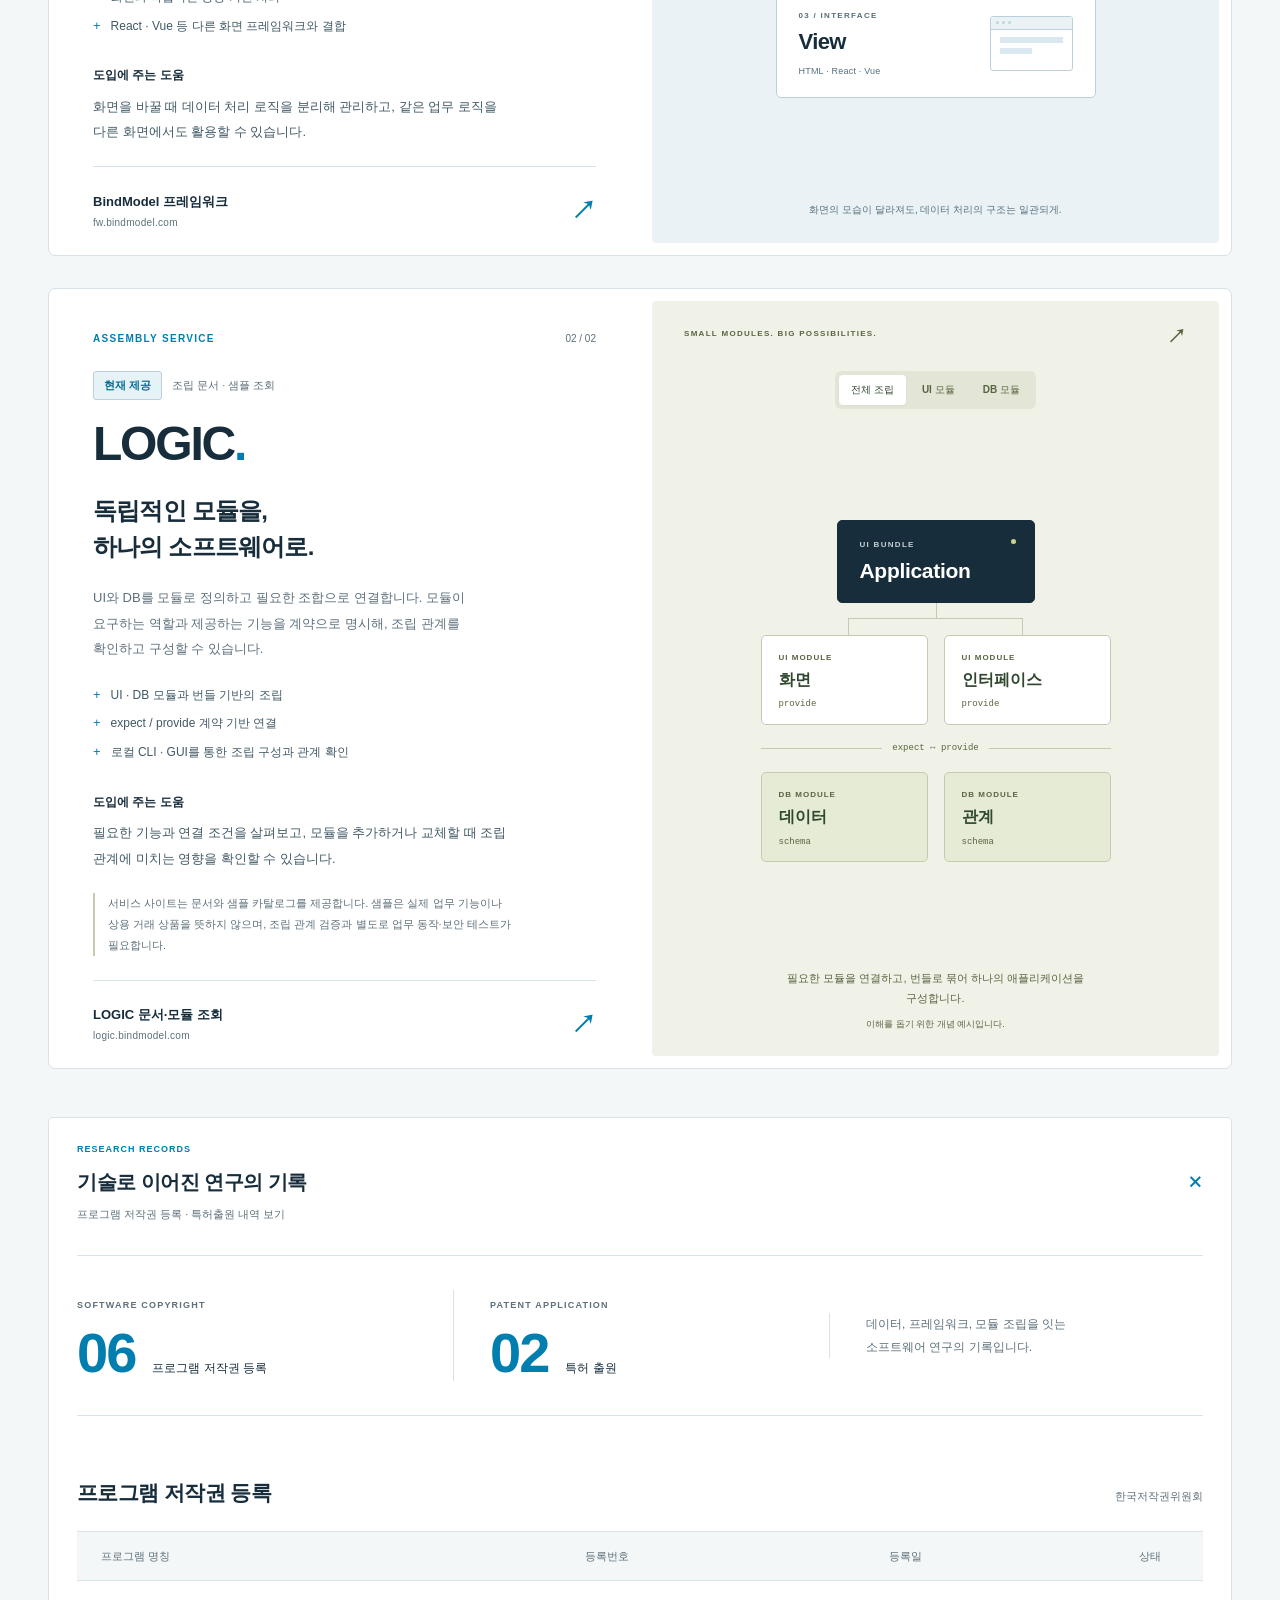
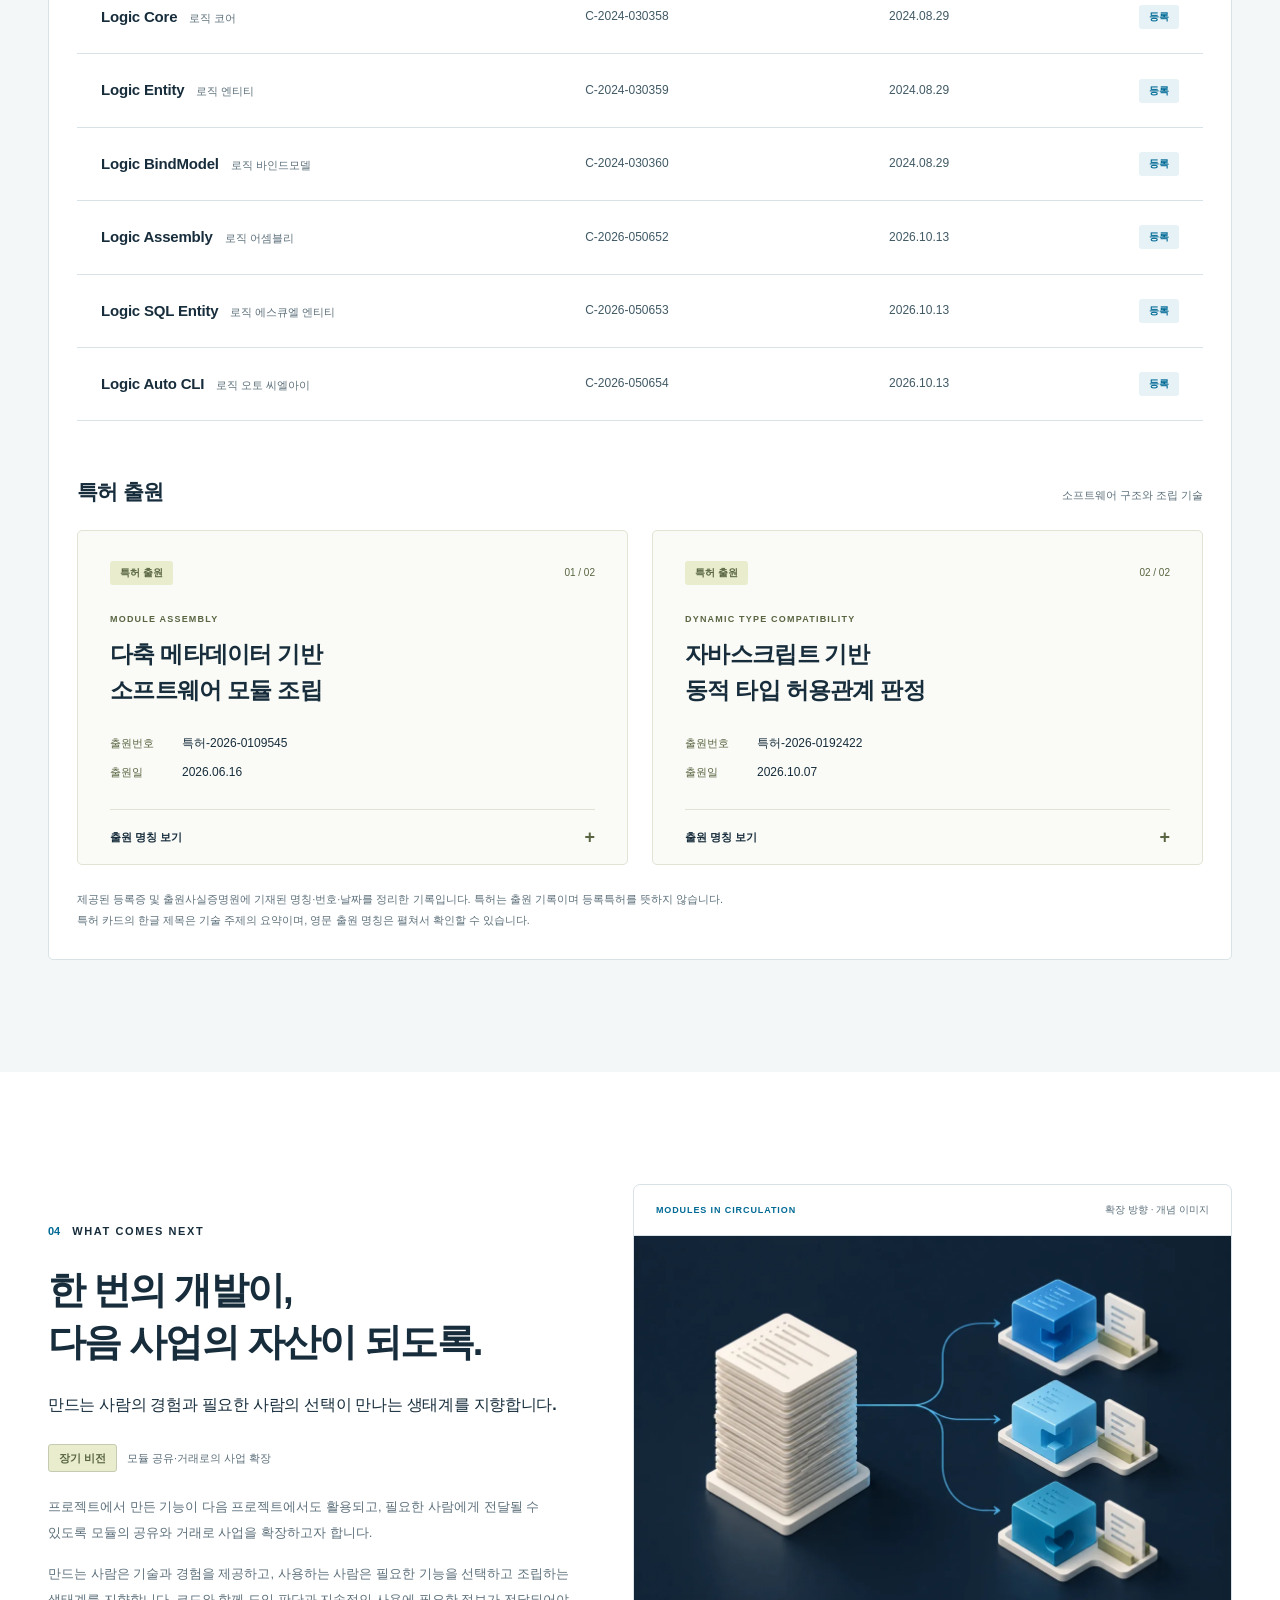
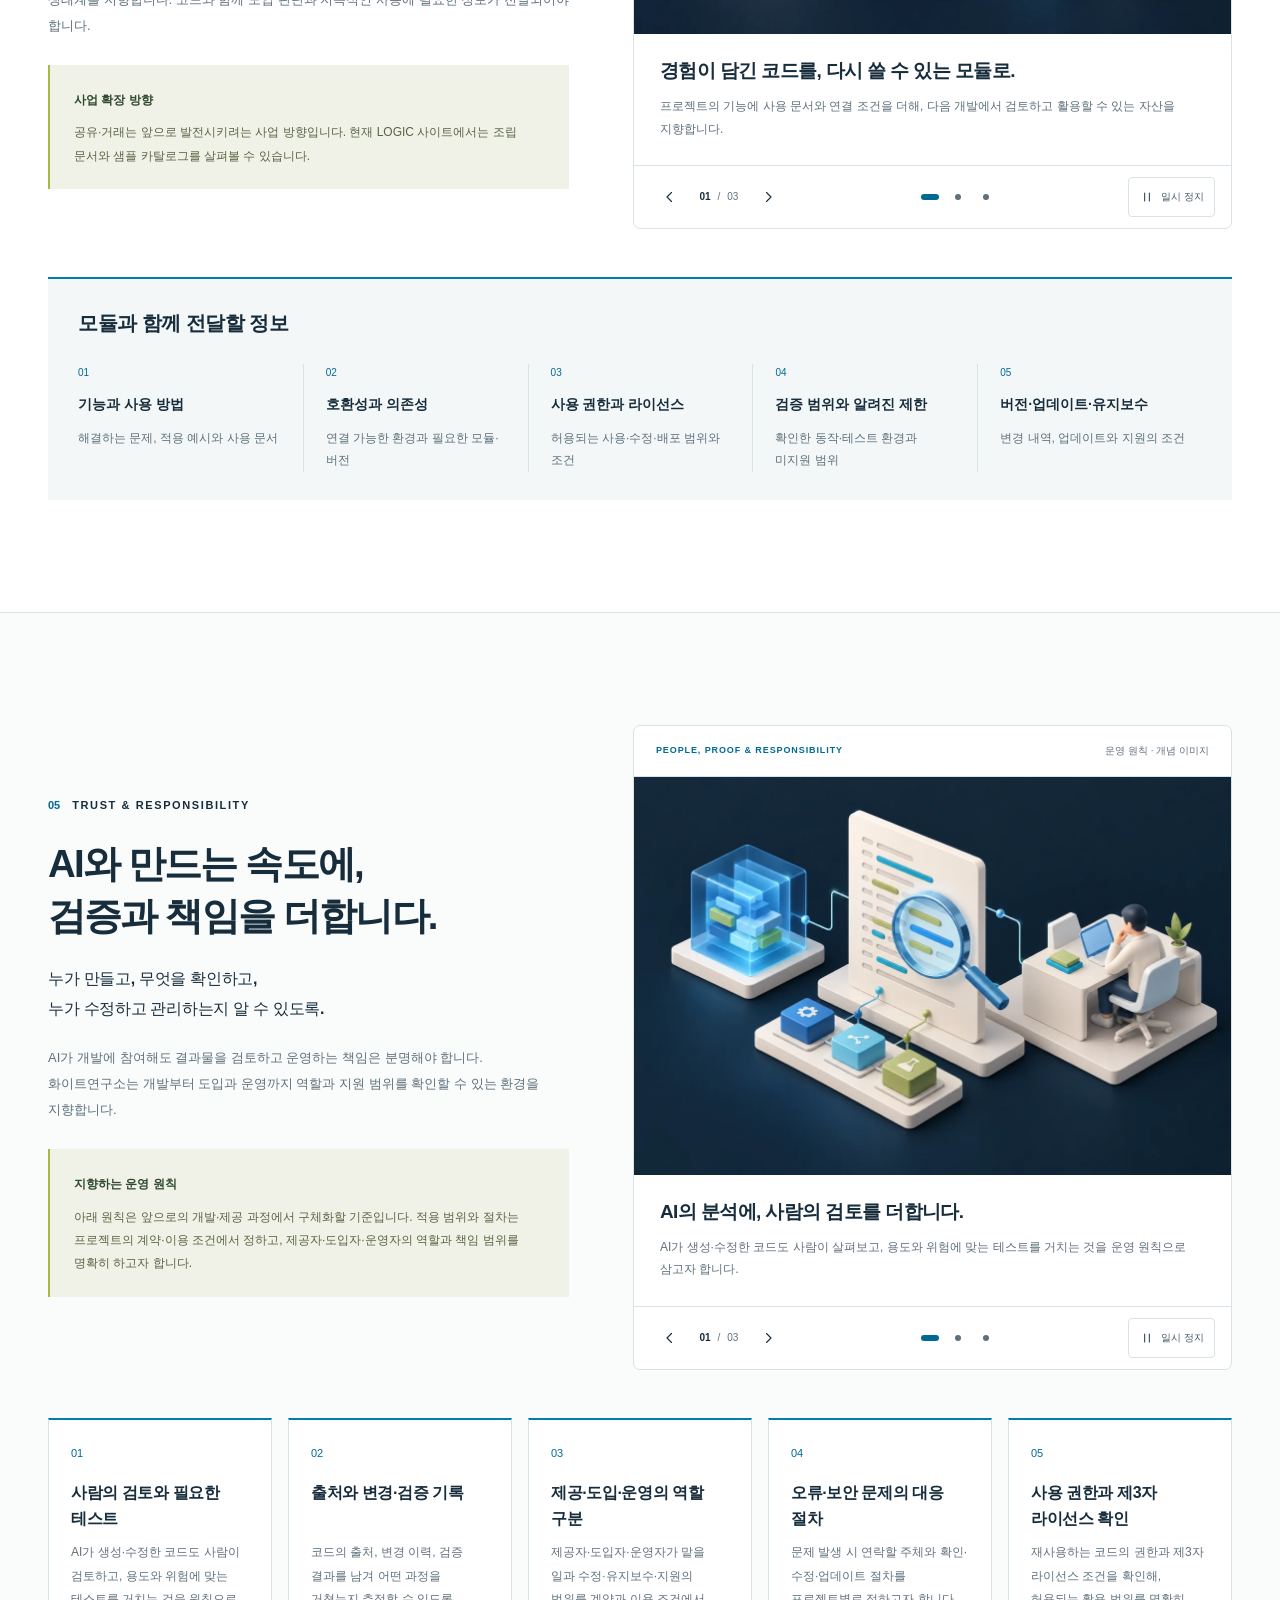
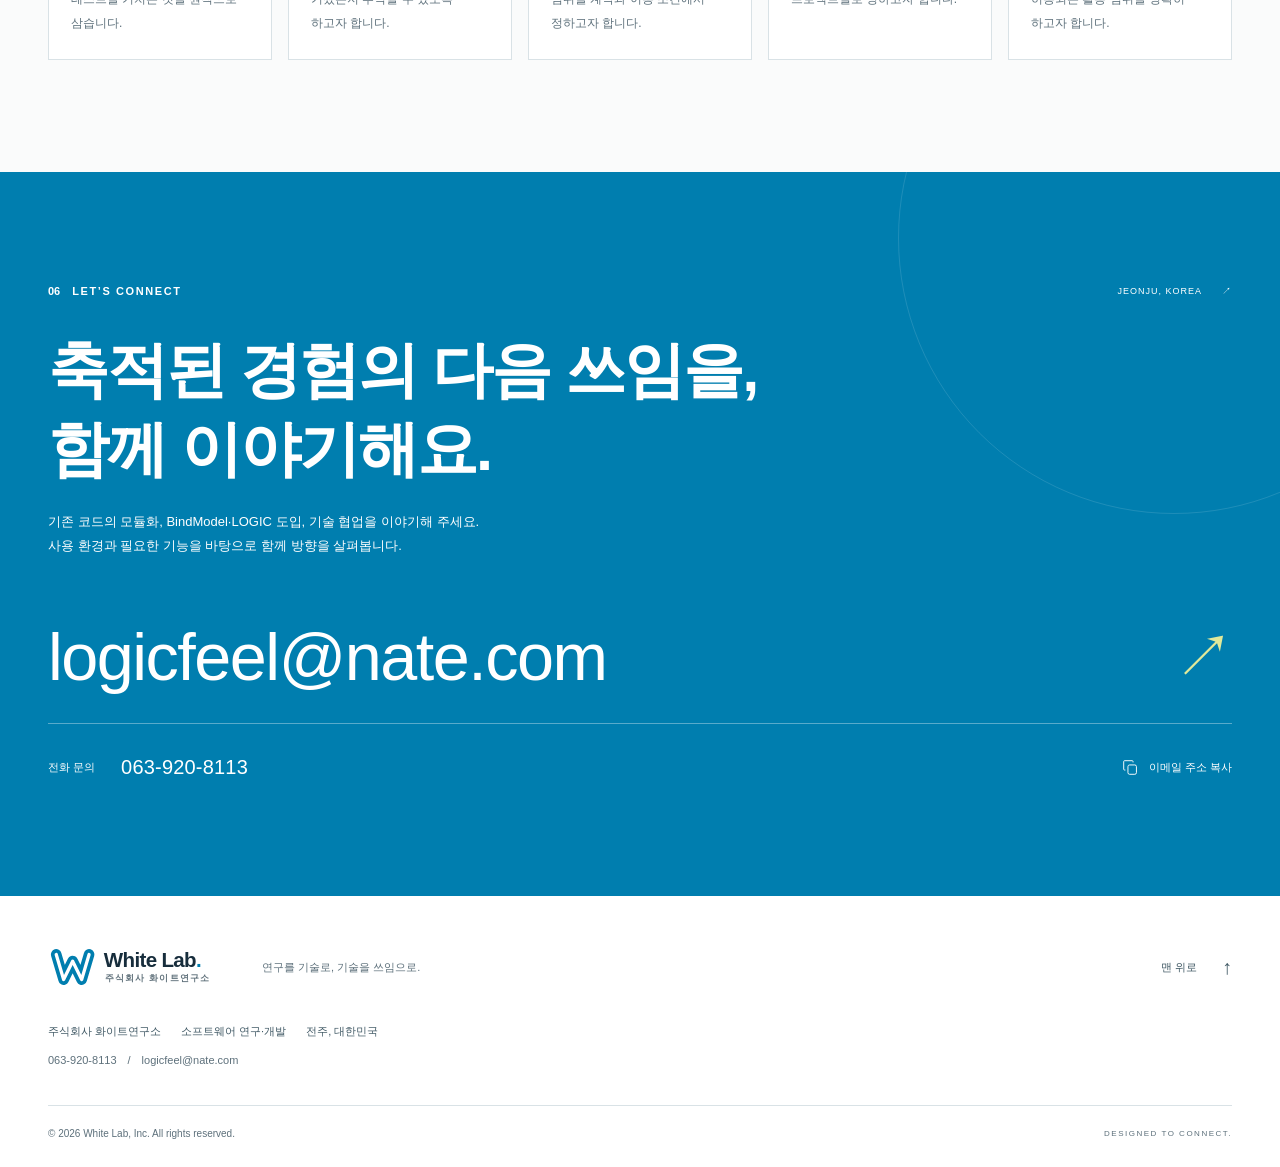
==== commit 100d835b: "양력 펼침 기본값으로 수정" ====
--- a/docs/index.html
+++ b/docs/index.html
@@ -206,7 +206,7 @@
           </div>
         </article>
         <div class="technology-records" id="intellectual-property">
-          <details class="research-details">
+          <details class="research-details" open>
             <summary><span><span class="records-eyebrow">RESEARCH RECORDS</span><span class="records-title">기술로 이어진 연구의 기록</span><span class="records-caption">프로그램 저작권 등록 · 특허출원 내역 보기</span></span><span class="records-toggle" aria-hidden="true">+</span></summary>
             <div class="records-content">
               <div class="ip-totals" aria-label="저작권 등록 6건, 특허 출원 2건">
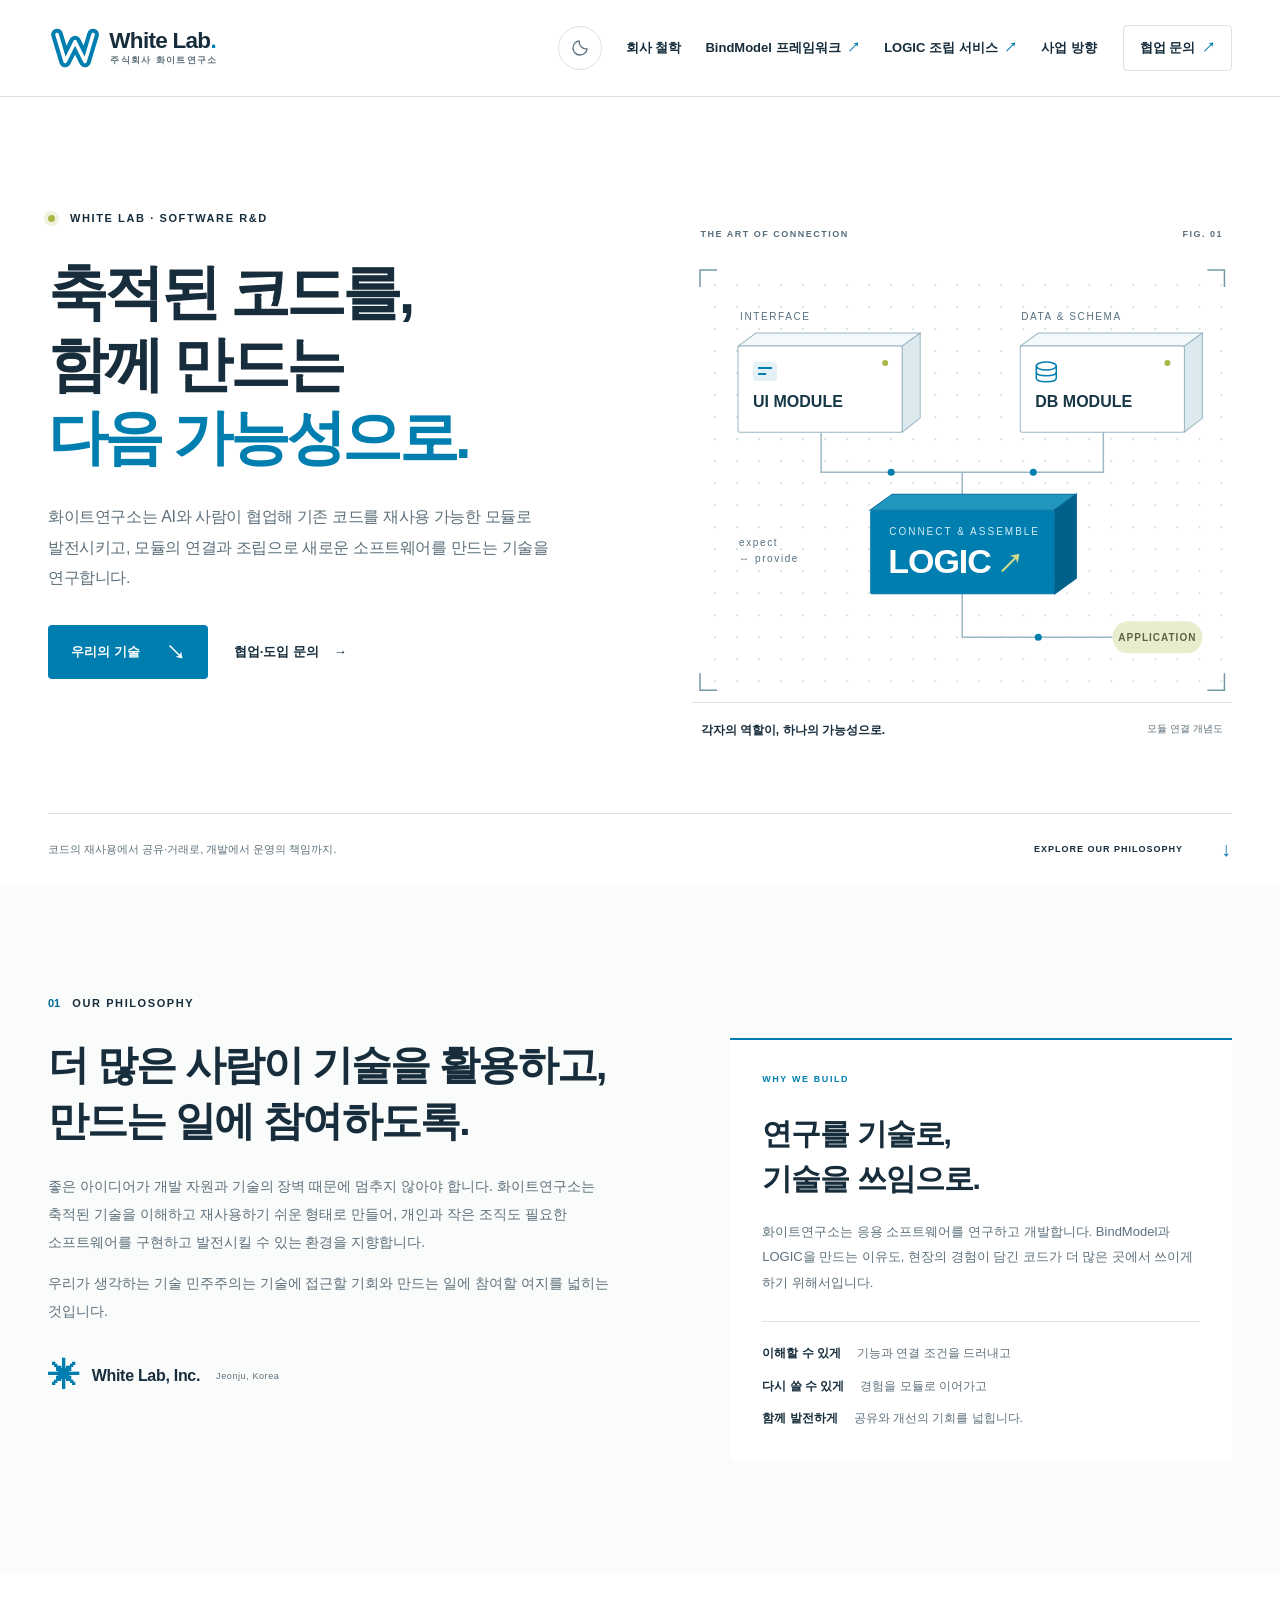
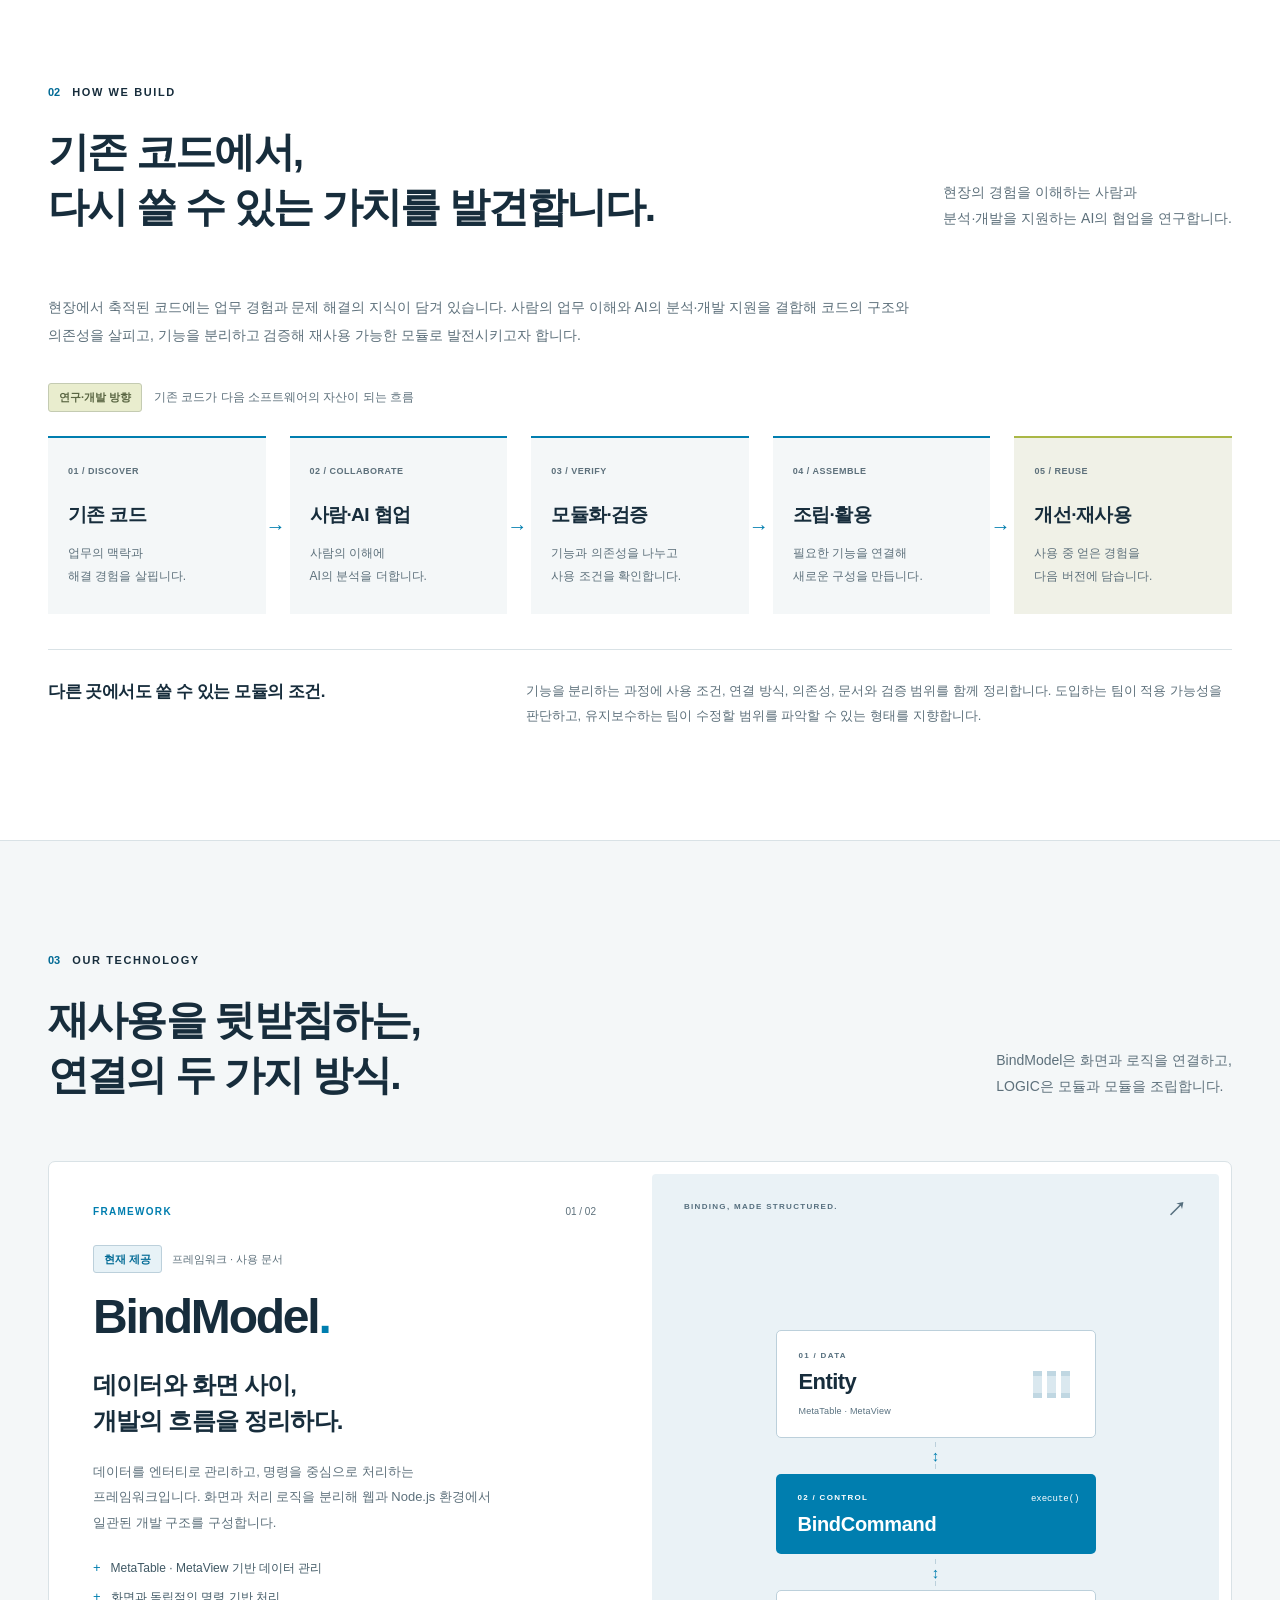
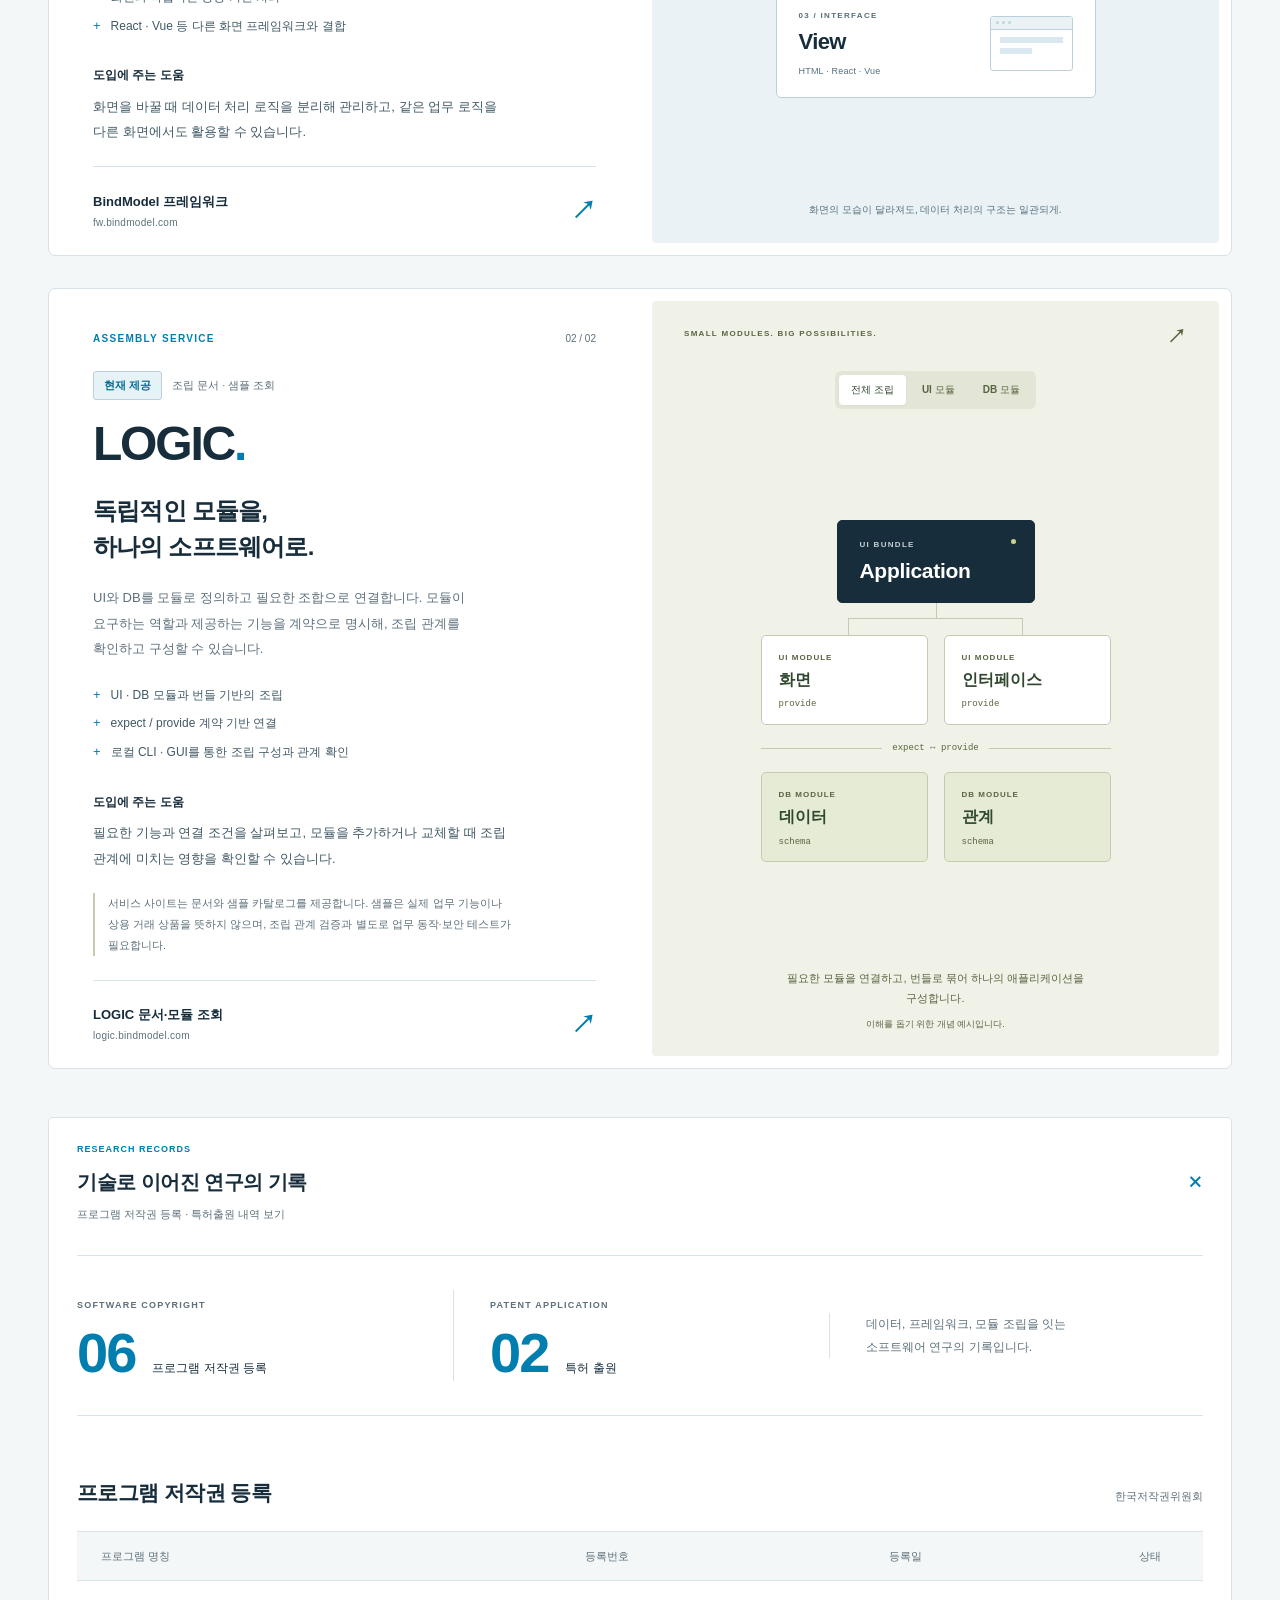
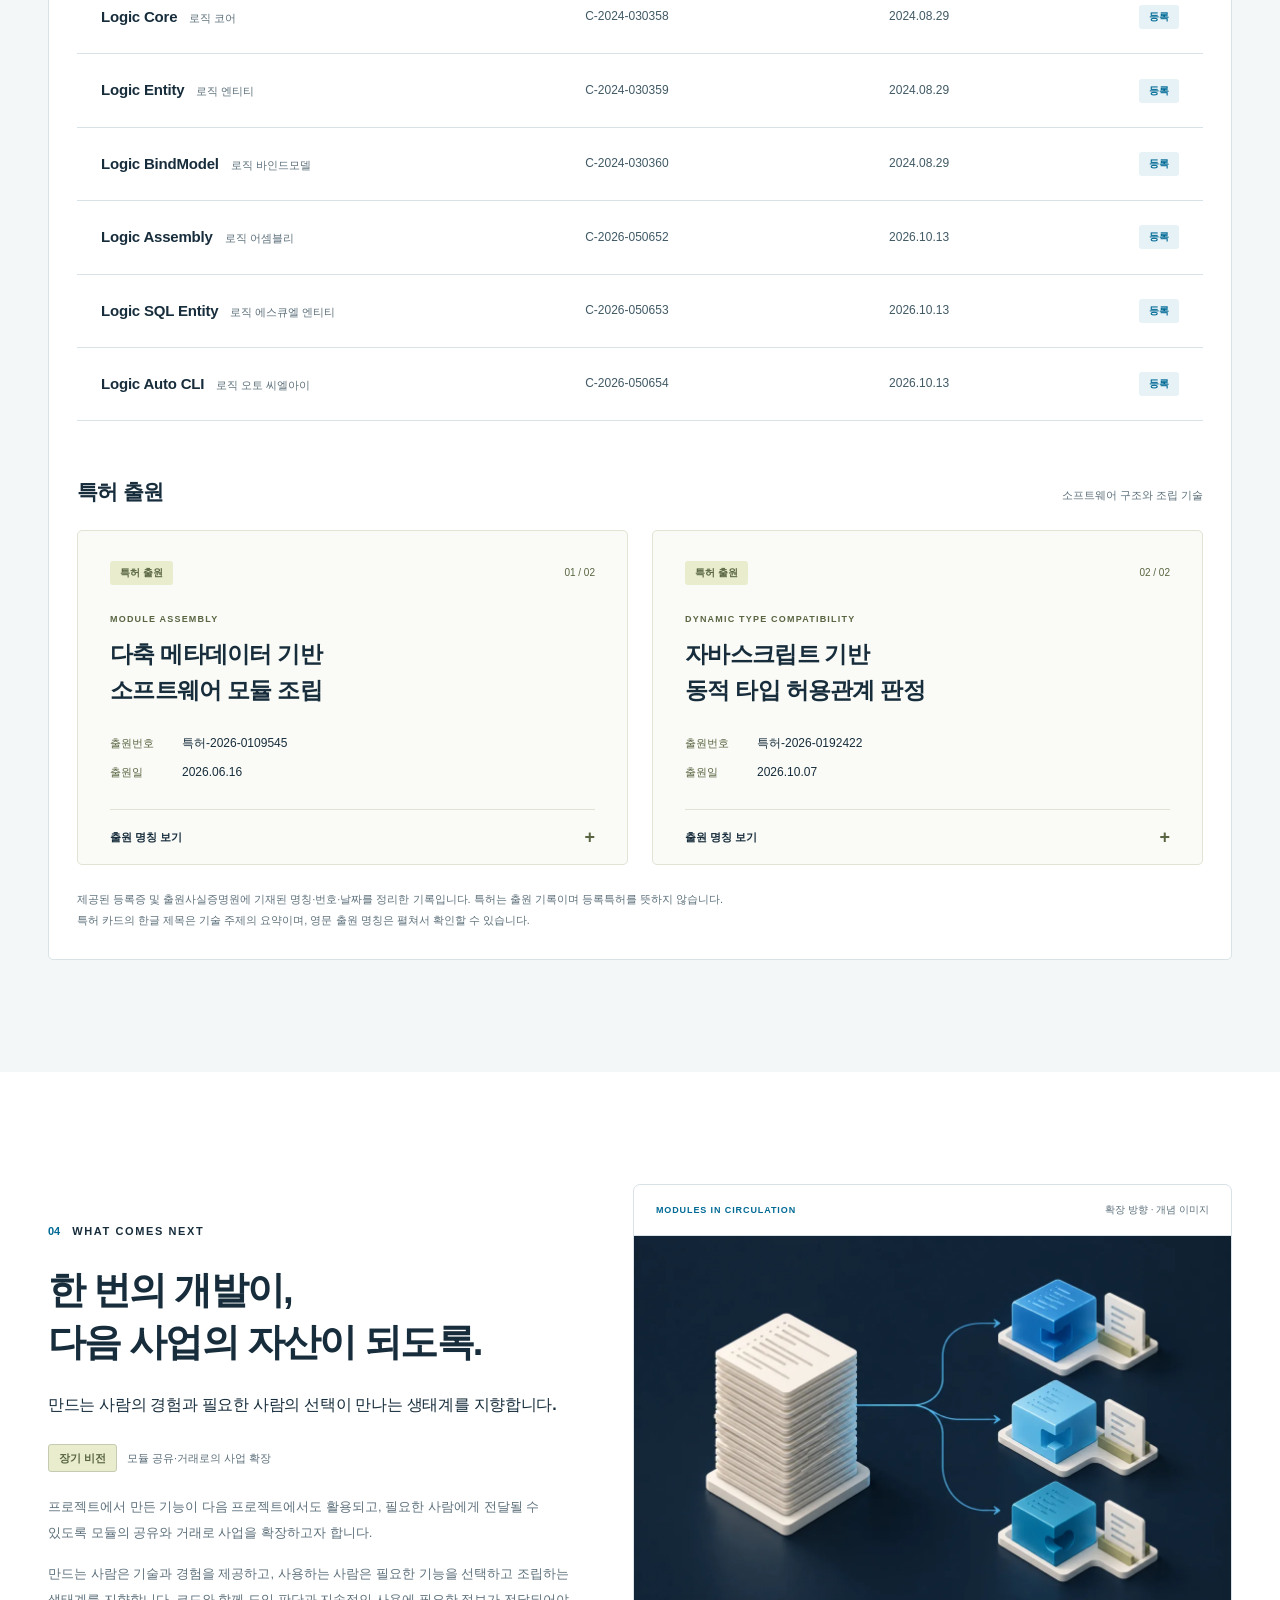
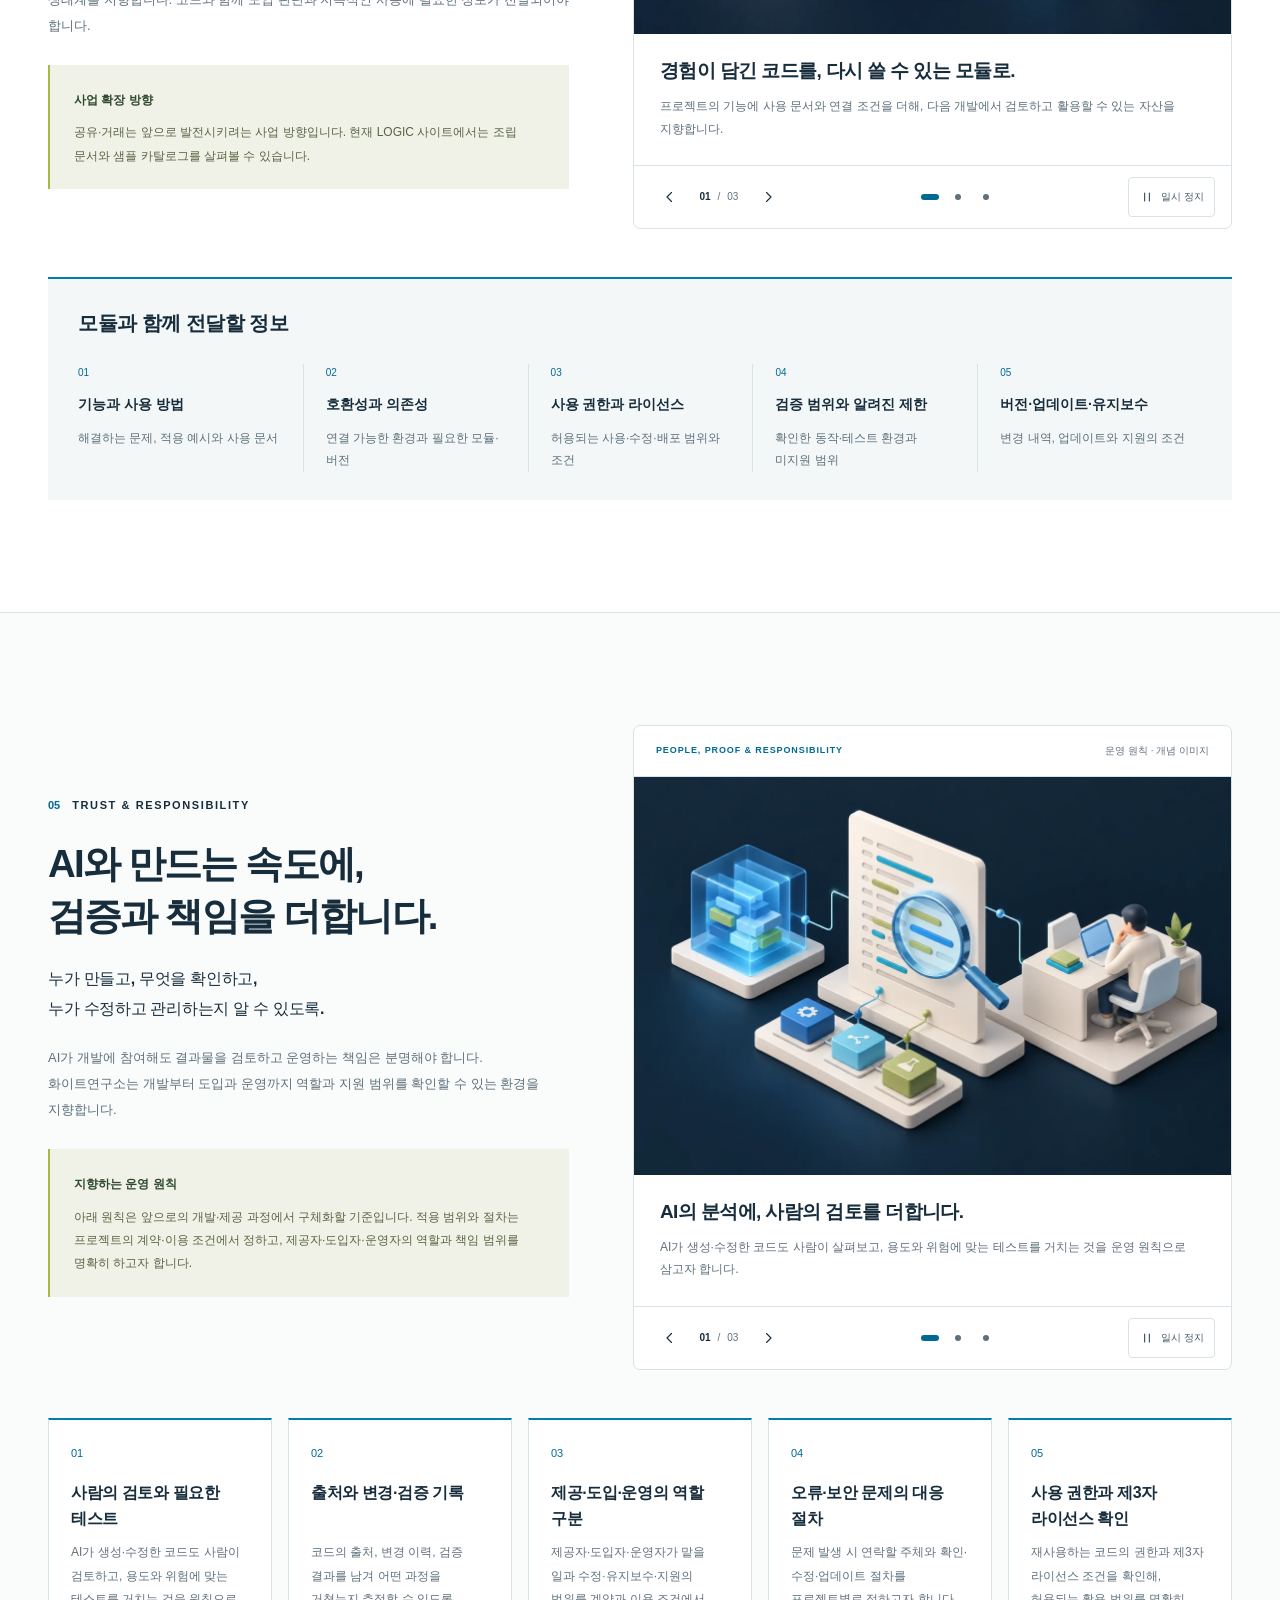
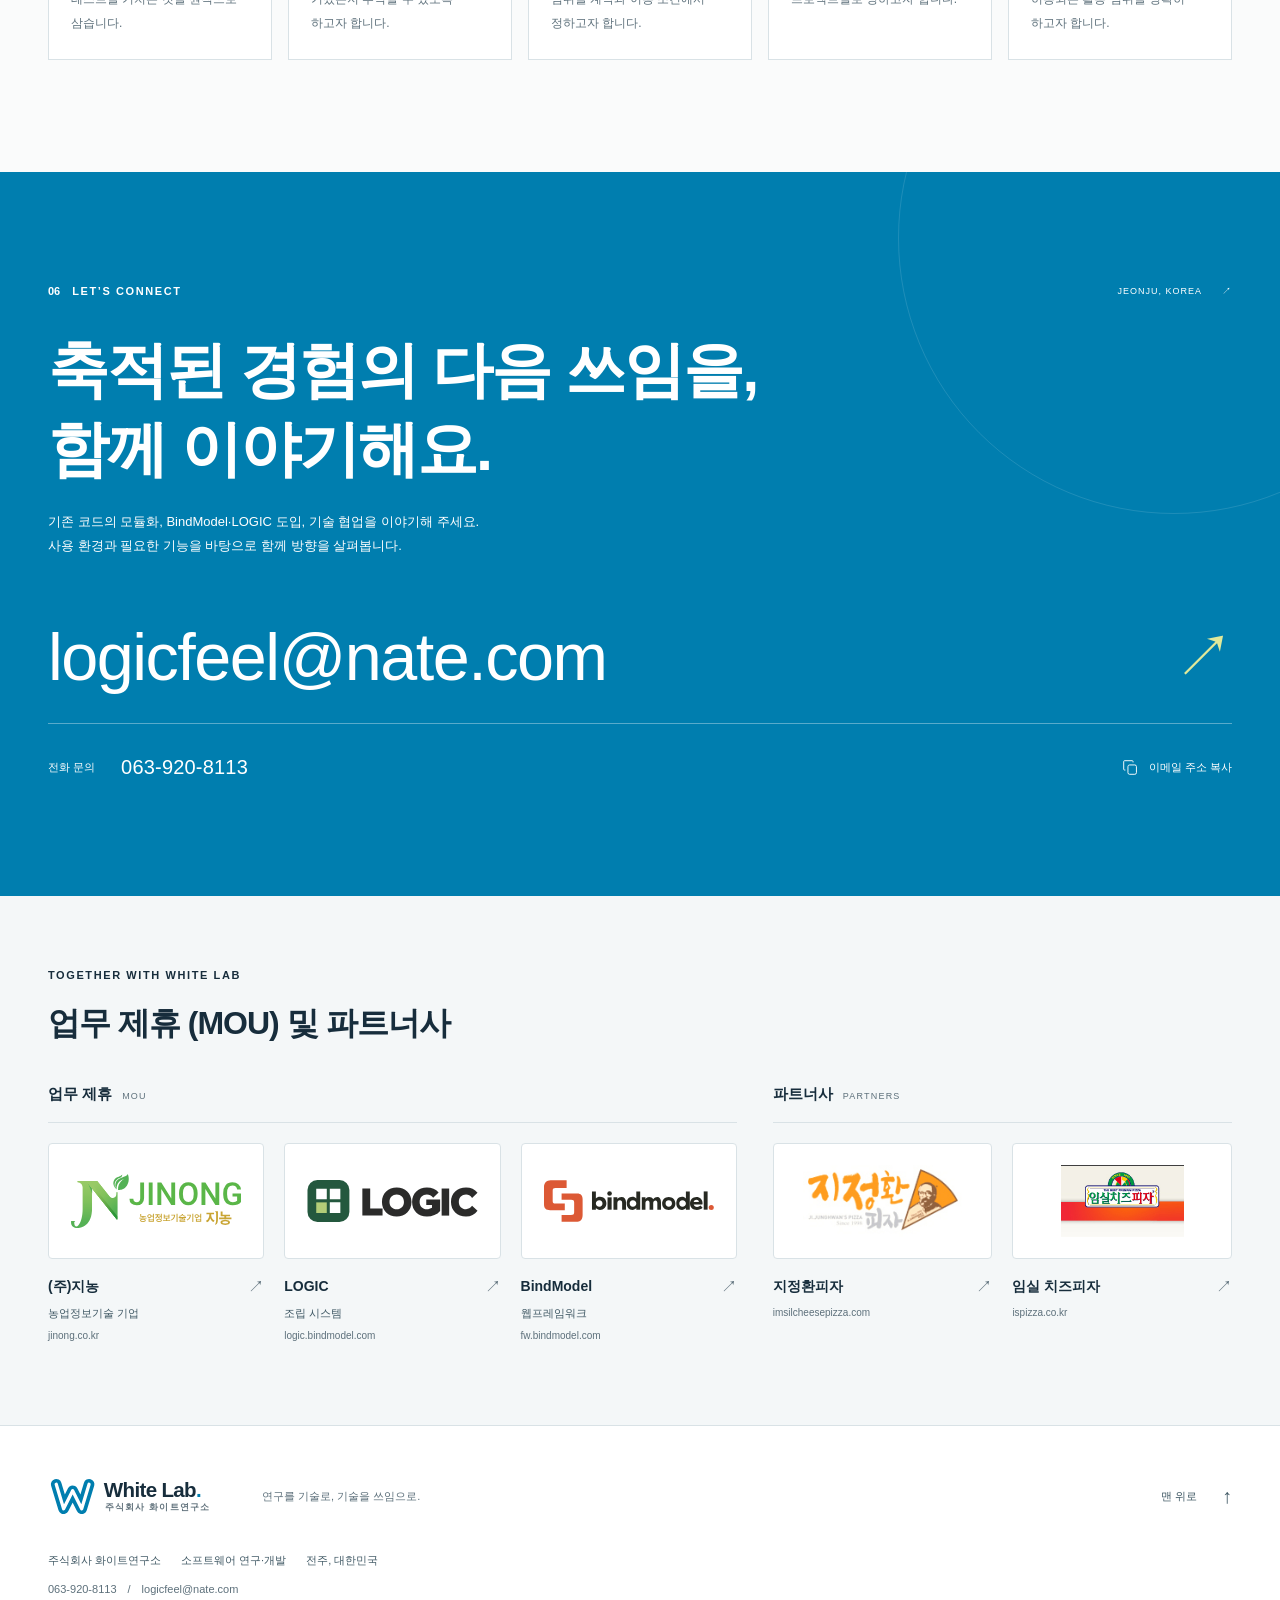
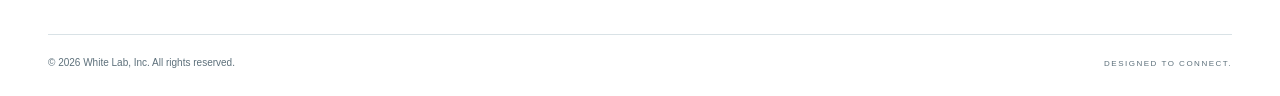
==== commit e81a0294: "MOU 및 파트너사 추가" ====
--- a/docs/index.html
+++ b/docs/index.html
@@ -374,6 +374,64 @@
         <p class="copy-status sr-only" role="status"></p>
       </div>
     </section>
+    <section class="partnerships" id="partners" aria-labelledby="partners-title">
+      <div class="container">
+        <div class="partnerships-heading">
+          <p class="eyebrow">TOGETHER WITH WHITE LAB</p>
+          <h2 id="partners-title">업무 제휴 (MOU) 및 파트너사</h2>
+        </div>
+        <div class="partnership-groups">
+          <div class="partnership-group">
+            <h3 id="mou-title">업무 제휴 <span>MOU</span></h3>
+            <ul class="partner-list partner-list-mou" aria-labelledby="mou-title">
+              <li>
+                <a class="partner-link" href="https://jinong.co.kr/" target="_blank" rel="noopener noreferrer">
+                  <span class="partner-logo"><img src="./assets/partners/jinong.svg" alt="" width="710" height="225" loading="lazy" decoding="async"></span>
+                  <span class="partner-name">(주)지농 <span class="partner-arrow" aria-hidden="true">↗</span></span>
+                  <span class="partner-description">농업정보기술 기업</span>
+                  <span class="partner-domain">jinong.co.kr</span><span class="sr-only"> (새 창)</span>
+                </a>
+              </li>
+              <li>
+                <a class="partner-link" href="https://logic.bindmodel.com/" target="_blank" rel="noopener noreferrer">
+                  <span class="partner-logo"><img src="./assets/partners/logic.svg" alt="" width="564" height="138" loading="lazy" decoding="async"></span>
+                  <span class="partner-name">LOGIC <span class="partner-arrow" aria-hidden="true">↗</span></span>
+                  <span class="partner-description">조립 시스템</span>
+                  <span class="partner-domain">logic.bindmodel.com</span><span class="sr-only"> (새 창)</span>
+                </a>
+              </li>
+              <li>
+                <a class="partner-link" href="https://fw.bindmodel.com/" target="_blank" rel="noopener noreferrer">
+                  <span class="partner-logo"><img src="./assets/partners/bindmodel.svg" alt="" width="744" height="182" loading="lazy" decoding="async"></span>
+                  <span class="partner-name">BindModel <span class="partner-arrow" aria-hidden="true">↗</span></span>
+                  <span class="partner-description">웹프레임워크</span>
+                  <span class="partner-domain">fw.bindmodel.com</span><span class="sr-only"> (새 창)</span>
+                </a>
+              </li>
+            </ul>
+          </div>
+          <div class="partnership-group">
+            <h3 id="partner-companies-title">파트너사 <span>PARTNERS</span></h3>
+            <ul class="partner-list" aria-labelledby="partner-companies-title">
+              <li>
+                <a class="partner-link" href="https://www.imsilcheesepizza.com/" target="_blank" rel="noopener noreferrer">
+                  <span class="partner-logo"><img src="./assets/partners/jijanghwan.jpg" alt="" width="185" height="84" loading="lazy" decoding="async"></span>
+                  <span class="partner-name">지정환피자 <span class="partner-arrow" aria-hidden="true">↗</span></span>
+                  <span class="partner-domain">imsilcheesepizza.com</span><span class="sr-only"> (새 창)</span>
+                </a>
+              </li>
+              <li>
+                <a class="partner-link" href="http://www.ispizza.co.kr/" target="_blank" rel="noopener noreferrer">
+                  <span class="partner-logo"><img src="./assets/partners/imsil.jpg" alt="" width="217" height="127" loading="lazy" decoding="async"></span>
+                  <span class="partner-name">임실 치즈피자 <span class="partner-arrow" aria-hidden="true">↗</span></span>
+                  <span class="partner-domain">ispizza.co.kr</span><span class="sr-only"> (새 창)</span>
+                </a>
+              </li>
+            </ul>
+          </div>
+        </div>
+      </div>
+    </section>
   </main>
 
   <footer class="site-footer">
--- a/docs/assets/styles.css
+++ b/docs/assets/styles.css
@@ -468,6 +468,25 @@
 .copy-email { display: flex; gap: 10px; align-items: center; padding: 8px 0 8px 8px; color: #fff; background: transparent; border: 0; font-size: 11px; }
 .copy-email:hover { text-decoration: underline; text-underline-offset: 4px; }
 .copy-email svg { width: 17px; height: 17px; fill: none; stroke: currentColor; stroke-width: 1.1; }
+
+.partnerships { padding-block: 72px 80px; background: var(--paper); border-bottom: 1px solid var(--line); }
+.partnerships-heading h2 { margin-top: 16px; font-size: clamp(24px, 3vw, 32px); line-height: 1.45; letter-spacing: -1px; }
+.partnership-groups { display: grid; grid-template-columns: minmax(0, 3fr) minmax(0, 2fr); gap: 36px; margin-top: 36px; }
+.partnership-group { min-width: 0; }
+.partnership-group h3 { display: flex; align-items: baseline; gap: 10px; padding-bottom: 15px; border-bottom: 1px solid var(--line); font-size: 15px; font-weight: 650; }
+.partnership-group h3 > span { color: var(--muted); font-size: 9px; font-weight: 500; letter-spacing: 1.2px; }
+.partner-list { display: grid; grid-template-columns: repeat(2, minmax(0, 1fr)); gap: 20px; margin: 20px 0 0; padding: 0; list-style: none; }
+.partner-list-mou { grid-template-columns: repeat(3, minmax(0, 1fr)); }
+.partner-list li { min-width: 0; }
+.partner-link { display: flex; flex-direction: column; height: 100%; border-radius: 4px; }
+.partner-logo { display: flex; align-items: center; justify-content: center; height: 116px; padding: 22px; background: #fff; border: 1px solid var(--line); border-radius: 4px; transition: border-color .2s; }
+.partner-logo img { width: auto; height: auto; max-width: 100%; max-height: 72px; object-fit: contain; }
+.partner-name { display: flex; justify-content: space-between; align-items: center; gap: 10px; margin-top: 16px; font-size: 14px; font-weight: 650; line-height: 1.5; }
+.partner-arrow { color: var(--muted); font-size: 16px; font-weight: 400; transition: color .2s; }
+.partner-description { margin-top: 5px; color: var(--text-secondary); font-size: 11px; }
+.partner-domain { margin-top: 6px; color: var(--muted); font-size: 10px; overflow-wrap: anywhere; word-break: normal; }
+.partner-link:hover .partner-logo, .partner-link:focus-visible .partner-logo { border-color: var(--blue); }
+.partner-link:hover .partner-arrow, .partner-link:focus-visible .partner-arrow { color: var(--blue); }
 
 .site-footer { padding: 46px 0 25px; background: var(--surface); }
 .footer-top { display: flex; align-items: center; gap: 30px; margin-bottom: 30px; }
@@ -593,6 +612,10 @@
   .patent-record h4 { font-size: 20px; }
   .footer-top p { display: none; }
   .back-top { margin-left: auto; }
+}
+
+@media (min-width: 681px) and (max-width: 1000px) {
+  .partnership-groups { grid-template-columns: 1fr; }
 }
 
 @media (max-width: 680px) {
@@ -735,6 +758,14 @@
   .contact-phone > span { display: block; margin-bottom: 5px; font-size: 10px; }
   .contact-phone > a { font-size: 17px; }
   .copy-email { font-size: 10px; gap: 7px; padding-block: 12px; }
+  .partnerships { padding-block: 48px 52px; }
+  .partnerships-heading .eyebrow { font-size: 9px; letter-spacing: 1.2px; }
+  .partnerships-heading h2 { max-width: 260px; font-size: 26px; }
+  .partnership-groups { grid-template-columns: 1fr; gap: 32px; margin-top: 28px; }
+  .partner-list, .partner-list-mou { grid-template-columns: repeat(2, minmax(0, 1fr)); gap: 24px 16px; margin-top: 16px; }
+  .partner-logo { height: 104px; padding: 18px; }
+  .partner-logo img { max-height: 66px; }
+  .partner-name { margin-top: 12px; font-size: 13px; }
   .site-footer { padding-top: 30px; }
   .footer-top { margin-bottom: 24px; }
   .footer-brand img { width: 165px; }
